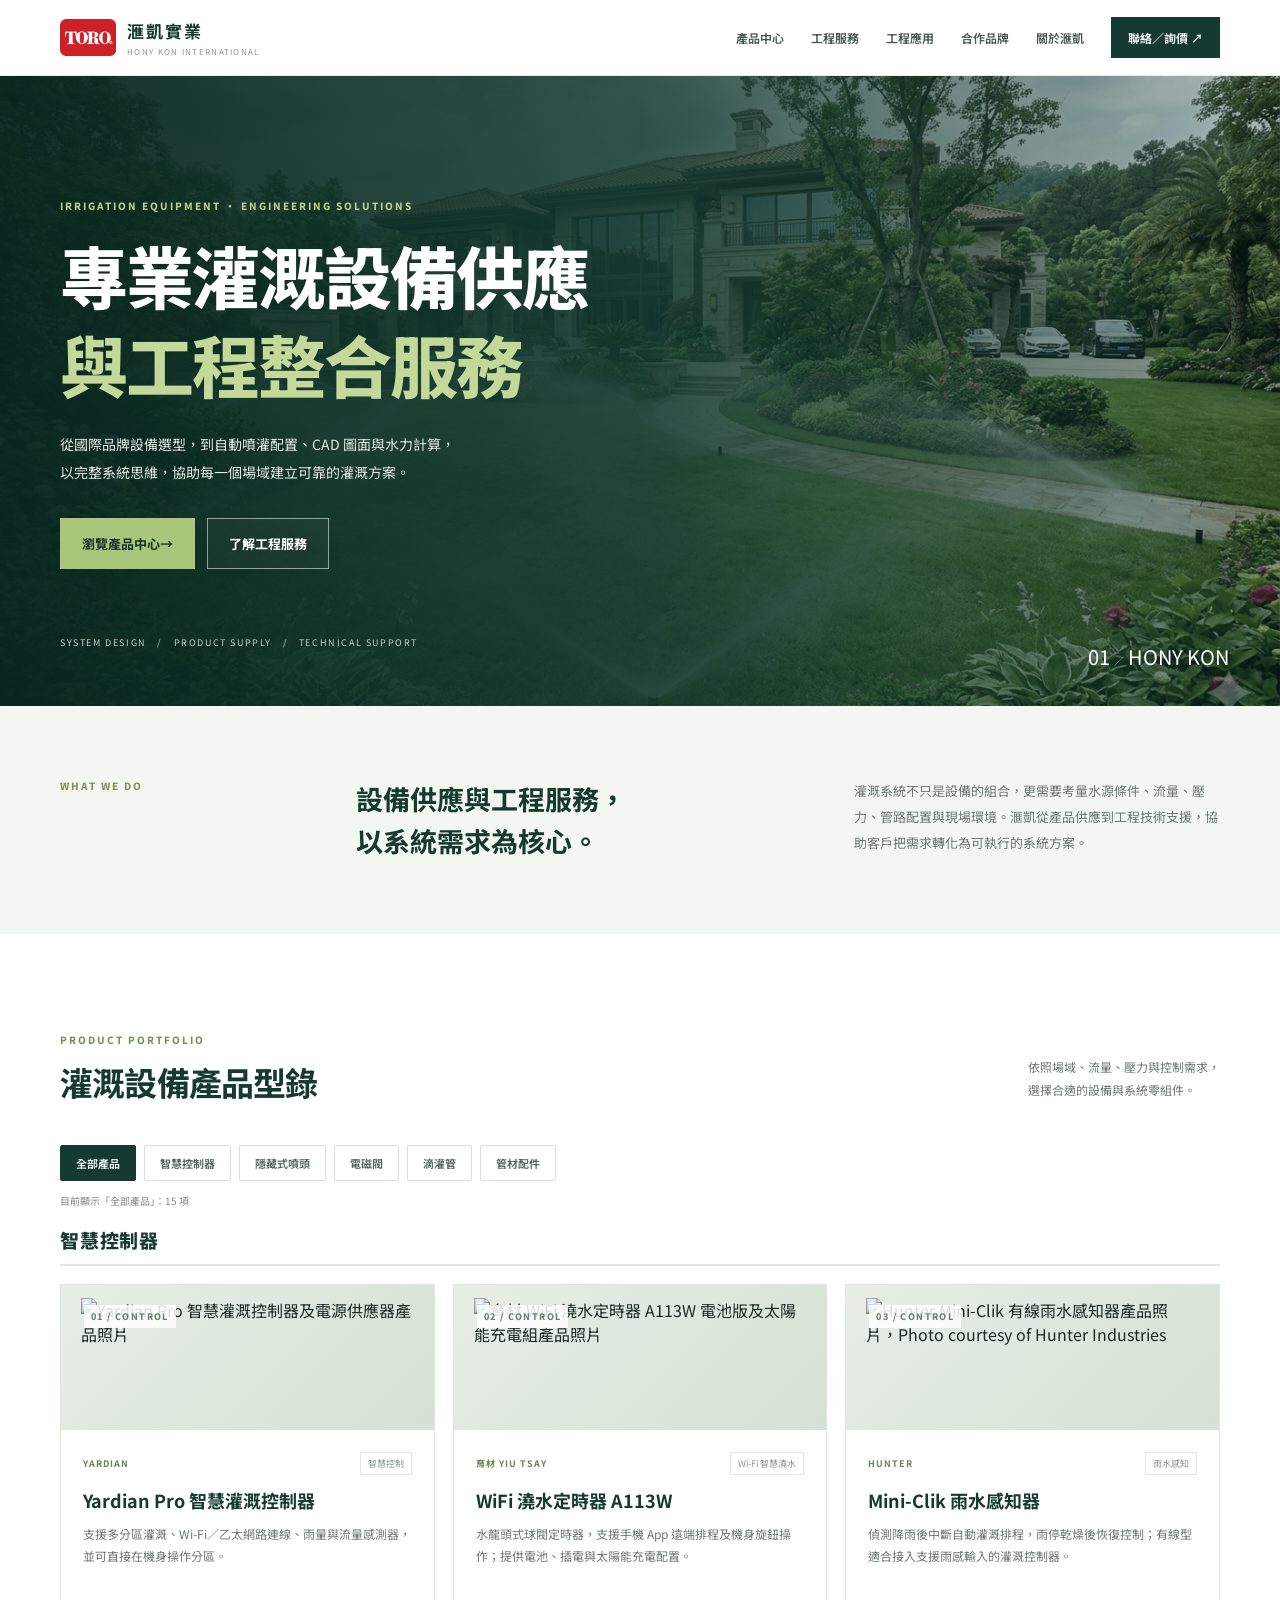
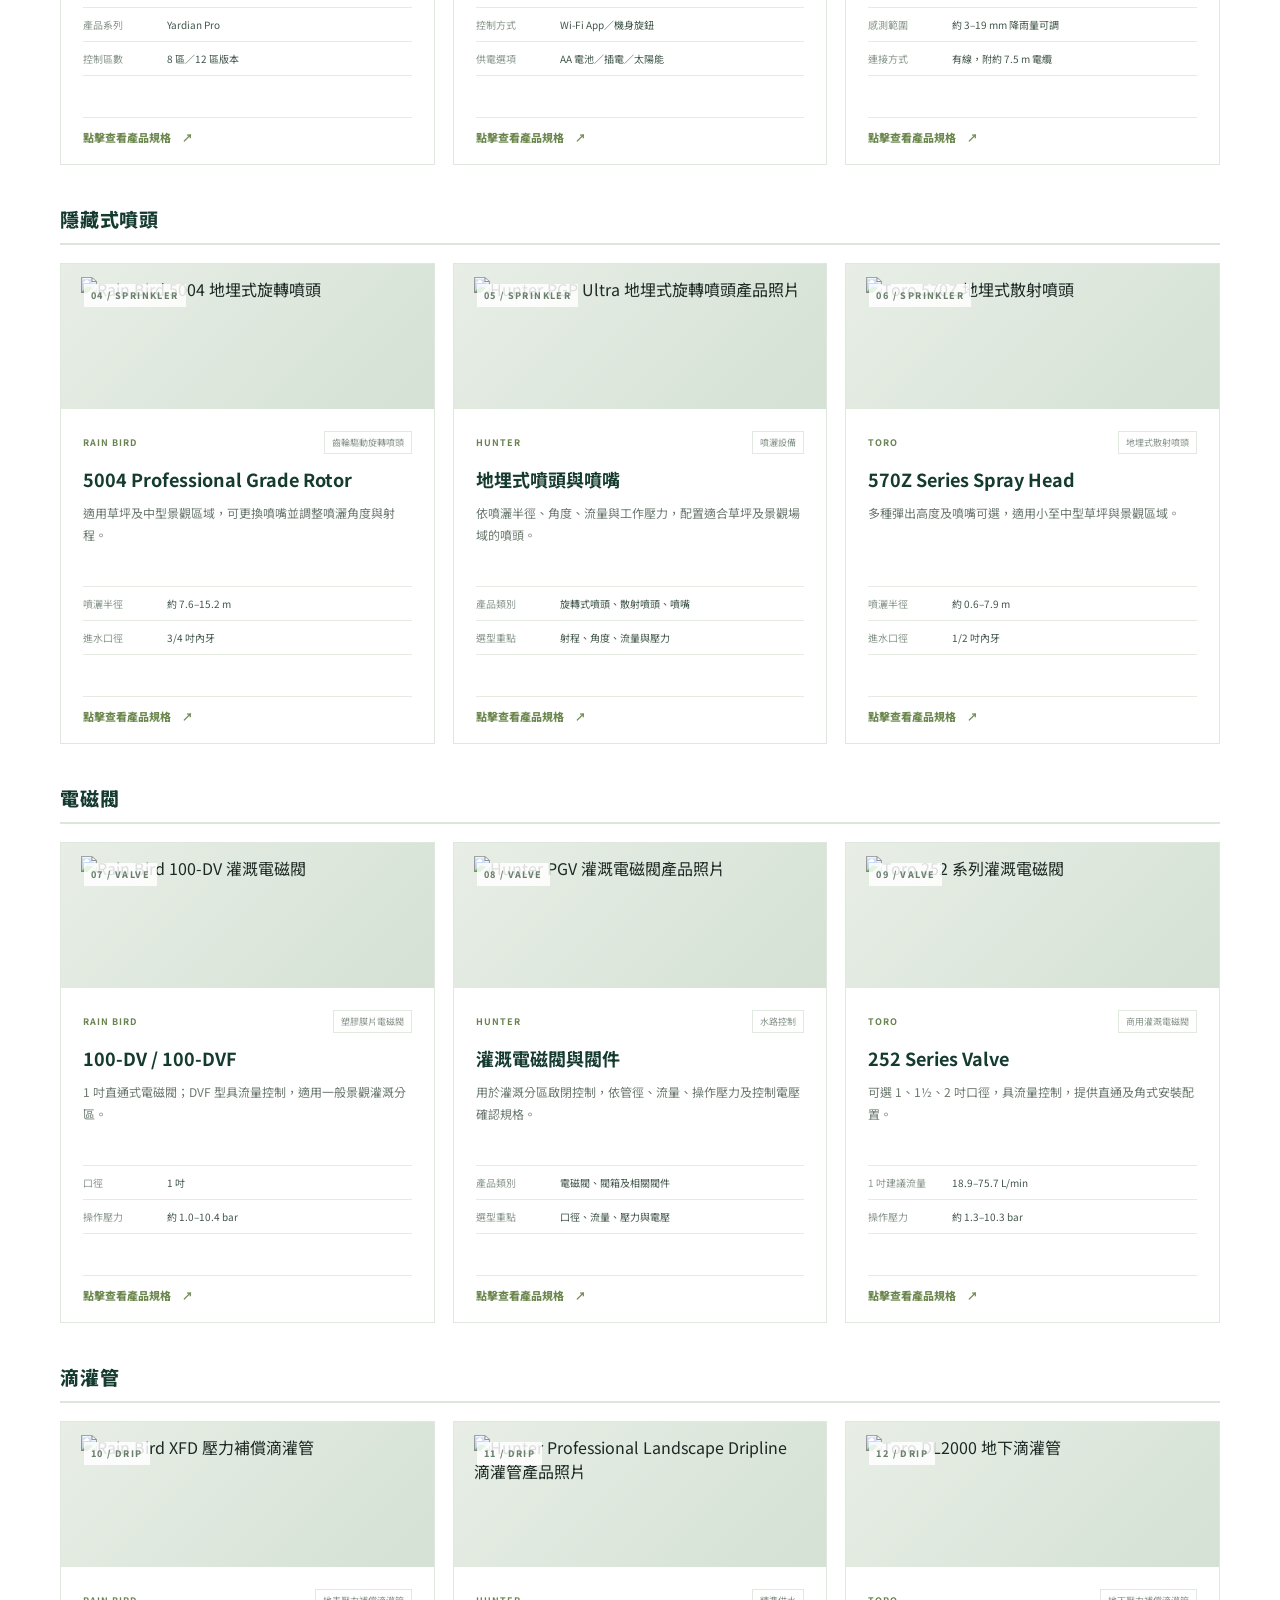
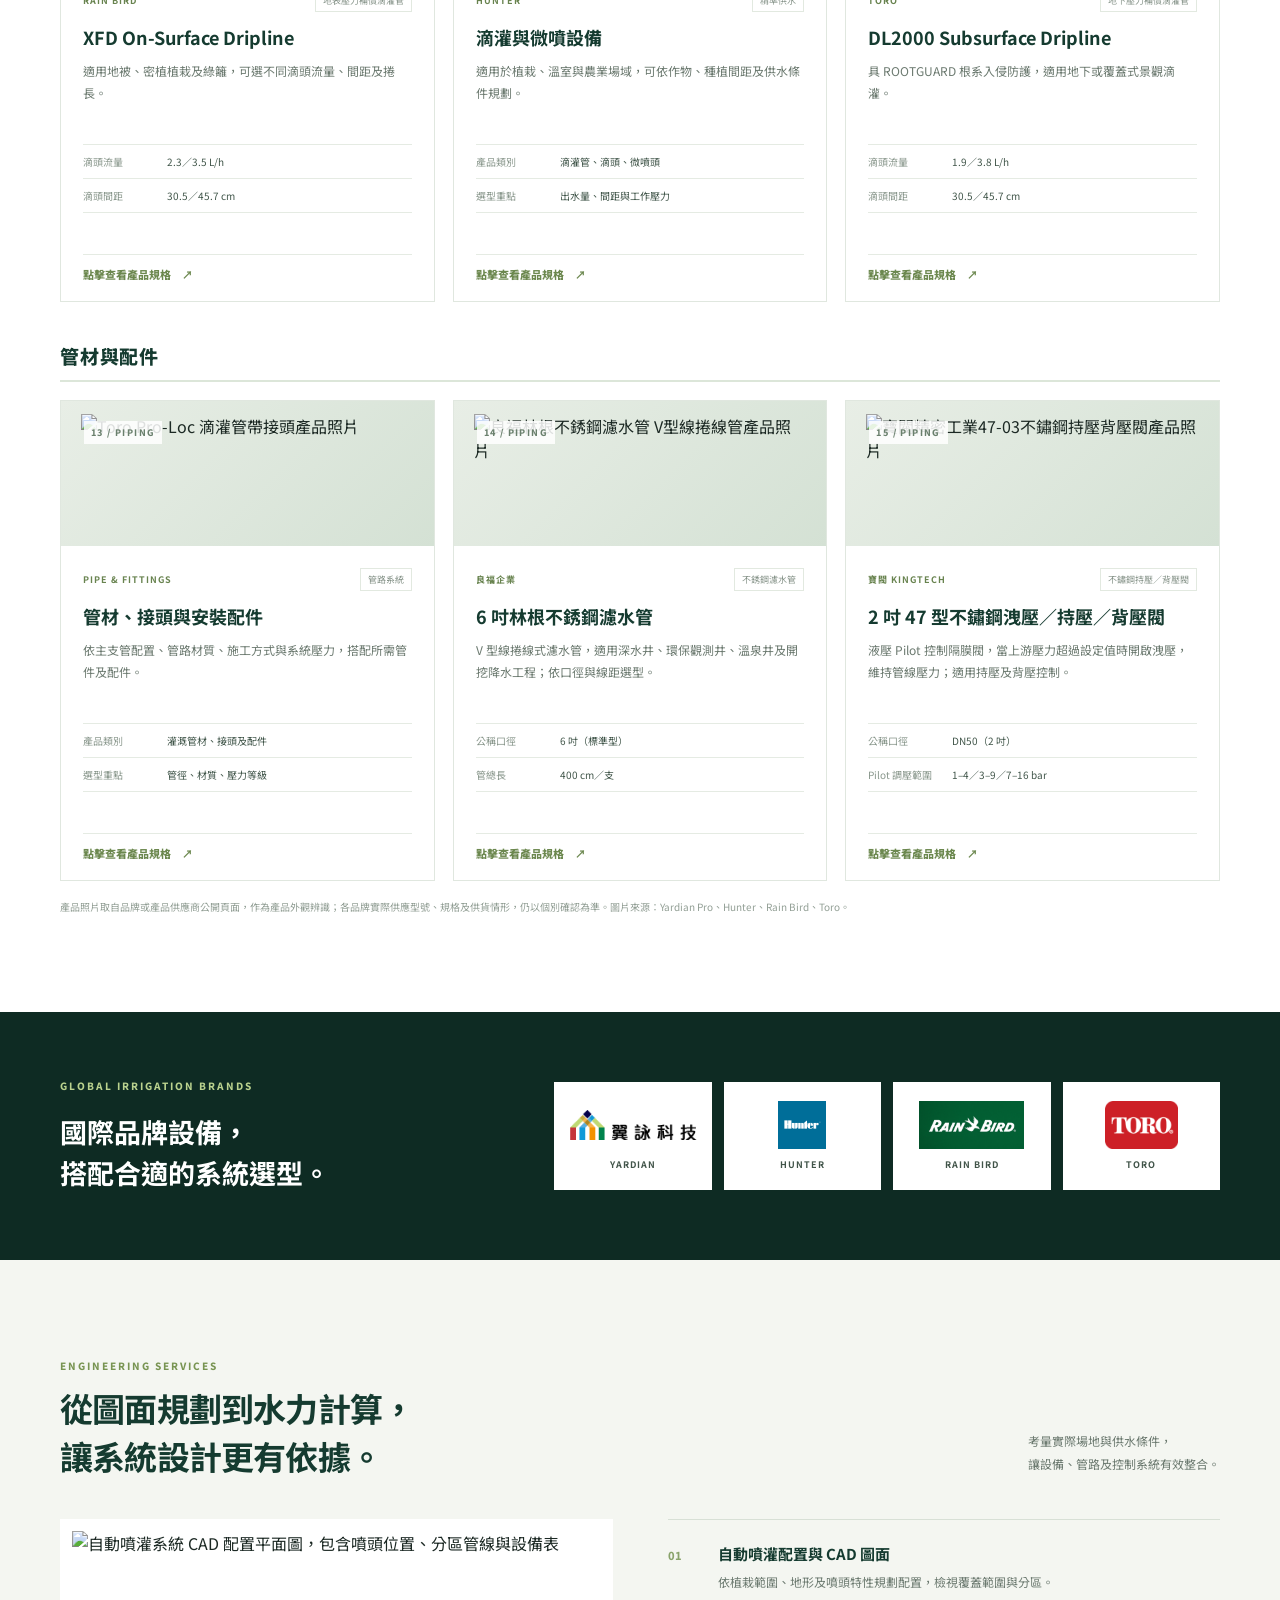
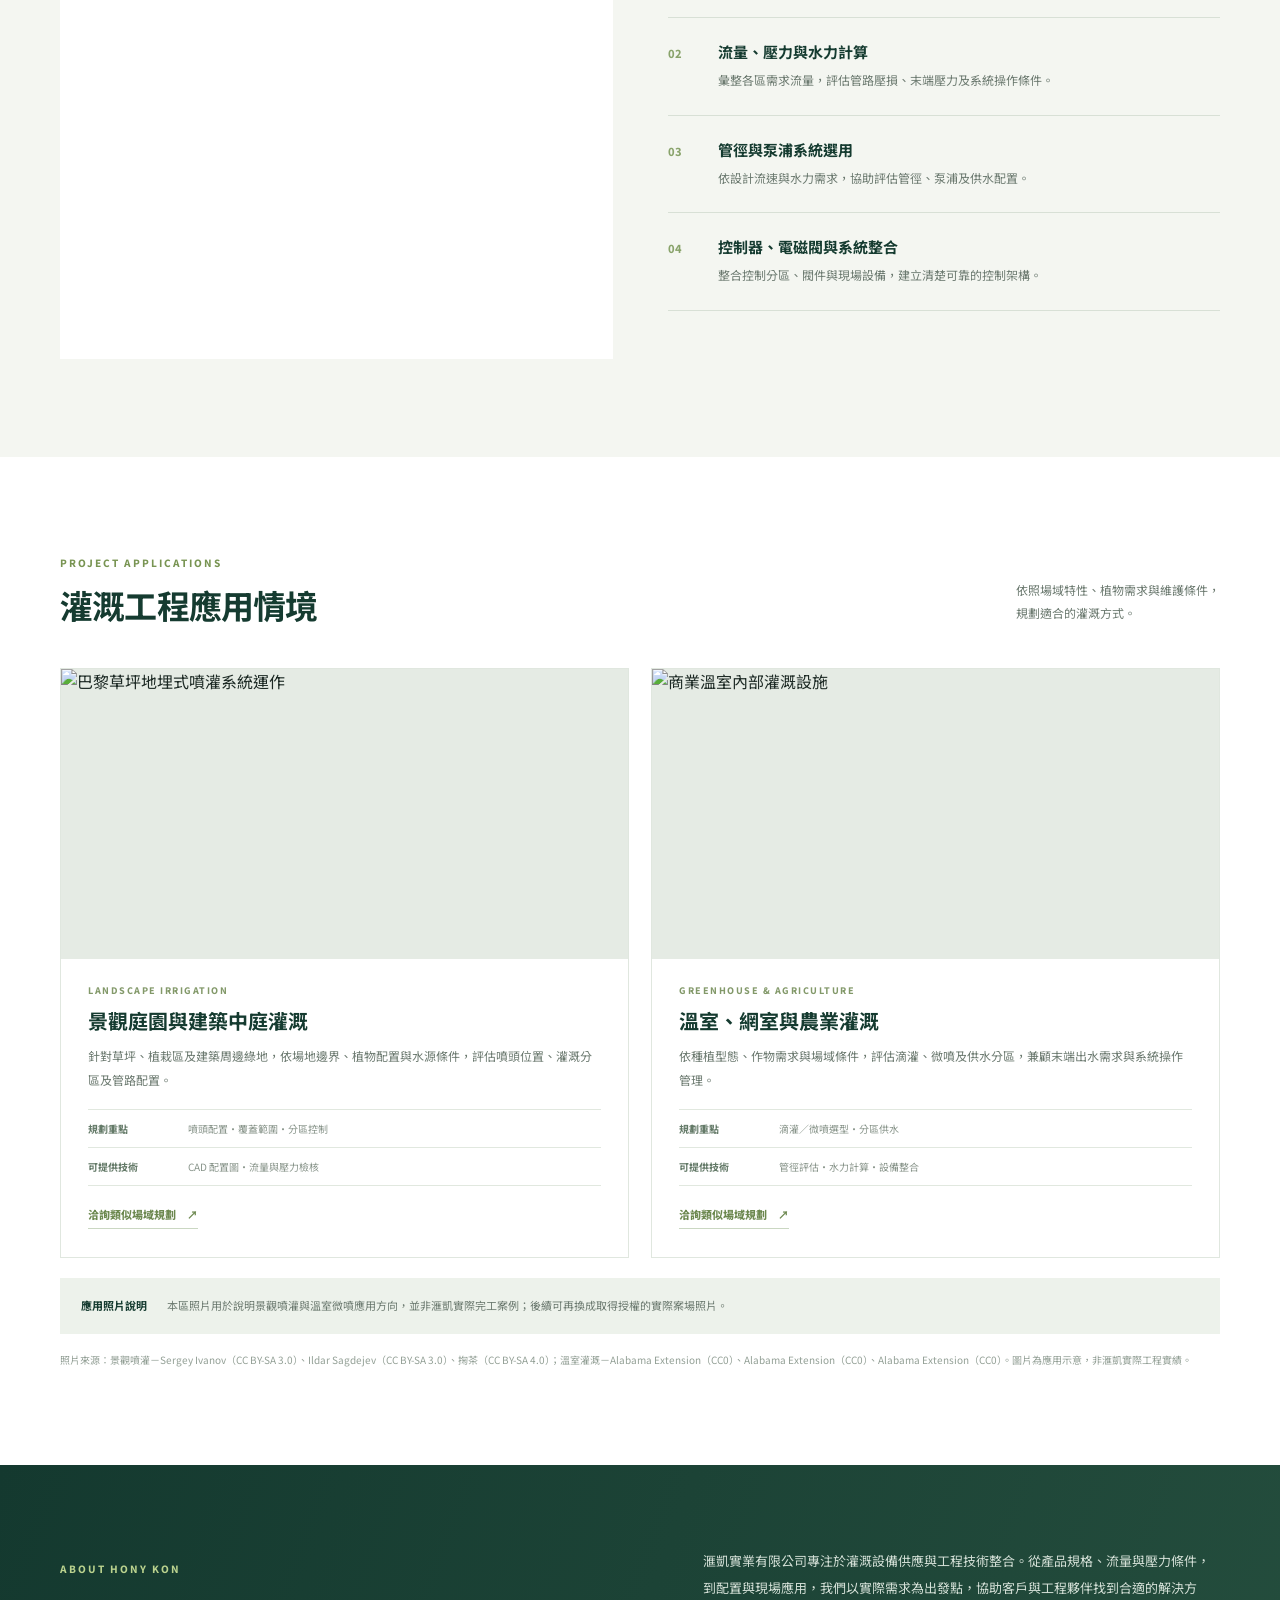
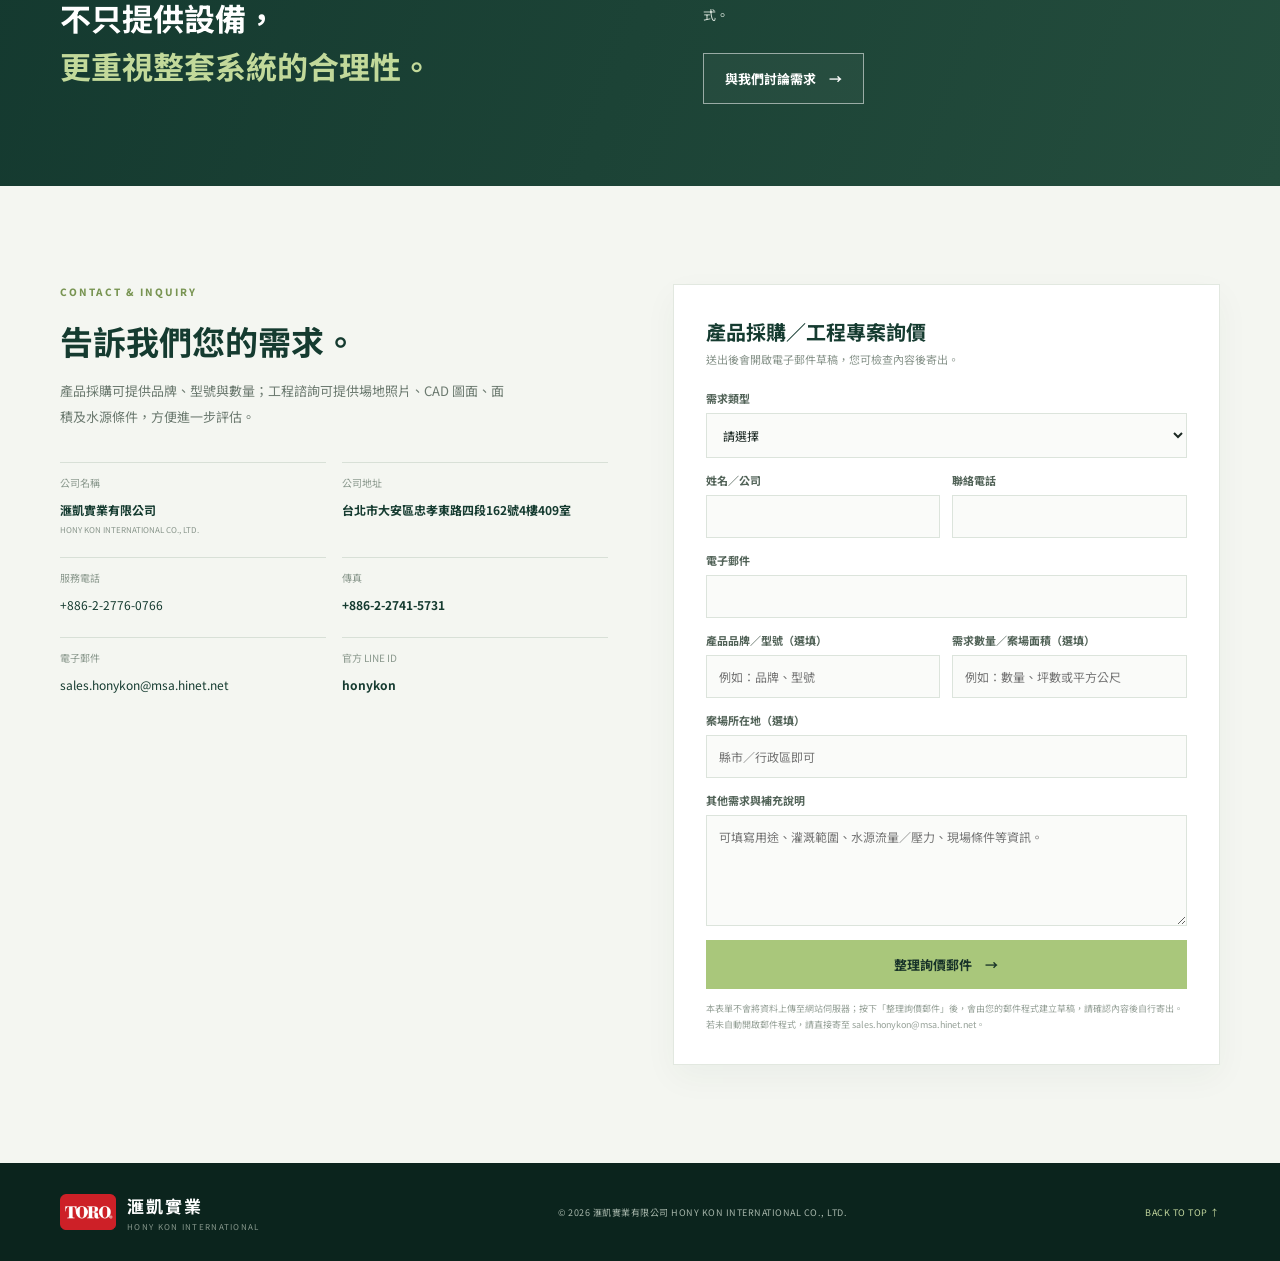
==== preview/index.html @ a3e444e0 "Show complete KINGTECH pilot range" ====
<!doctype html>
<html lang="zh-Hant">
<head>
<meta charset="utf-8"><meta name="viewport" content="width=device-width,initial-scale=1">
<title>滙凱實業 HONY KON｜專業灌溉設備供應與工程整合</title>
<meta name="description" content="滙凱實業提供 Yardian、Hunter、Rain Bird、Toro 灌溉設備供應，以及自動噴灌配置、CAD 圖面、水力計算與工程整合服務。">
<meta name="robots" content="noindex, nofollow">
<meta property="og:type" content="website">
<meta property="og:locale" content="zh_TW">
<meta property="og:site_name" content="滙凱實業 HONY KON">
<meta property="og:title" content="滙凱實業 HONY KON｜專業灌溉設備供應與工程整合">
<meta property="og:description" content="國際灌溉設備供應、自動噴灌配置、CAD 圖面與水力計算整合服務。">
<meta property="og:url" content="https://www.honykon.com.tw/preview/">
<meta name="twitter:card" content="summary">
<script type="application/ld+json">
{
  "@context": "https://schema.org",
  "@type": "Organization",
  "name": "滙凱實業有限公司",
  "alternateName": "HONY KON INTERNATIONAL CO., LTD.",
  "url": "https://www.honykon.com.tw/",
  "email": "sales.honykon@msa.hinet.net",
  "telephone": "+886-2-2776-0766",
  "address": {
    "@type": "PostalAddress",
    "streetAddress": "忠孝東路四段162號4樓409室",
    "addressLocality": "大安區",
    "addressRegion": "台北市",
    "addressCountry": "TW"
  }
}
</script>
<meta name="theme-color" content="#153b30">
<link rel="preconnect" href="https://fonts.googleapis.com"><link rel="preconnect" href="https://fonts.gstatic.com" crossorigin>
<link href="https://fonts.googleapis.com/css2?family=Noto+Sans+TC:wght@400;500;600;700;800;900&display=swap" rel="stylesheet"><link rel="stylesheet" href="styles.css">
</head>
<body>
<header class="header"><div class="wrap nav"><a class="logo" href="#home"><img class="company-logo" src="../honykon_logo.png.png" alt="滙凱實業 HONY KON Logo"><span><b>滙凱實業</b><small>HONY KON INTERNATIONAL</small></span></a><button class="menu" aria-label="開啟選單" aria-expanded="false">☰</button><nav><a href="#products">產品中心</a><a href="#engineering">工程服務</a><a href="#projects">工程應用</a><a href="#brands">合作品牌</a><a href="#about">關於滙凱</a><a class="nav-cta" href="#contact">聯絡／詢價 ↗</a></nav></div></header>
<main id="home">
<section class="hero"><div class="hero-bg"></div><div class="hero-overlay"></div><div class="wrap hero-inner"><p class="eyebrow">IRRIGATION EQUIPMENT · ENGINEERING SOLUTIONS</p><h1>專業灌溉設備供應<br><em>與工程整合服務</em></h1><p class="hero-copy">從國際品牌設備選型，到自動噴灌配置、CAD 圖面與水力計算，<br class="wide">以完整系統思維，協助每一個場域建立可靠的灌溉方案。</p><div class="actions"><a class="btn primary" href="#products">瀏覽產品中心 <span>→</span></a><a class="btn ghost" href="#engineering">了解工程服務</a></div><div class="hero-foot">SYSTEM DESIGN　/　PRODUCT SUPPLY　/　TECHNICAL SUPPORT</div></div><div class="hero-no">01 <span>／</span> HONY KON</div></section>
<section class="intro"><div class="wrap intro-grid"><p class="eyebrow">WHAT WE DO</p><h2>設備供應與工程服務，<br>以系統需求為核心。</h2><p>灌溉系統不只是設備的組合，更需要考量水源條件、流量、壓力、管路配置與現場環境。滙凱從產品供應到工程技術支援，協助客戶把需求轉化為可執行的系統方案。</p></div></section>
<section class="section" id="products"><div class="wrap"><div class="heading"><div><p class="eyebrow">PRODUCT PORTFOLIO</p><h2>灌溉設備產品型錄</h2></div><p>依照場域、流量、壓力與控制需求，<br class="wide">選擇合適的設備與系統零組件。</p></div><div class="catalog-toolbar" role="group" aria-label="產品分類篩選">
<button class="filter-btn active" data-filter="all" type="button" aria-pressed="true">全部產品</button>
<button class="filter-btn" data-filter="control" type="button" aria-pressed="false">智慧控制器</button>
<button class="filter-btn" data-filter="sprinkler" type="button" aria-pressed="false">隱藏式噴頭</button>
<button class="filter-btn" data-filter="valve" type="button" aria-pressed="false">電磁閥</button>
<button class="filter-btn" data-filter="drip" type="button" aria-pressed="false">滴灌管</button>
<button class="filter-btn" data-filter="piping" type="button" aria-pressed="false">管材配件</button>
</div>
<p class="catalog-status" id="catalog-status" aria-live="polite">顯示全部產品分類</p>
<div class="catalog-grid">
<article class="catalog-card" data-category="control" data-product="control" tabindex="0" role="button" aria-haspopup="dialog" aria-label="查看Yardian Pro 智慧灌溉控制器規格"><div class="catalog-top"><span>01 / CONTROL</span><img class="catalog-photo" src="https://www.yardian.com/wp-content/uploads/2024/10/content-yardianpro-overview2.webp" alt="Yardian Pro 智慧灌溉控制器及電源供應器產品照片" loading="lazy"></div><div class="catalog-body"><div class="catalog-tags"><b>YARDIAN</b><small>智慧控制</small></div><h3>Yardian Pro 智慧灌溉控制器</h3><p>支援多分區灌溉、Wi-Fi／乙太網路連線、雨量與流量感測器，並可直接在機身操作分區。</p><dl><div><dt>產品系列</dt><dd>Yardian Pro</dd></div><div><dt>控制區數</dt><dd>8 區／12 區版本</dd></div></dl></div></article>
<article class="catalog-card" data-category="control" data-product="yiu_a113w" tabindex="0" role="button" aria-haspopup="dialog" aria-label="查看育材 WiFi 澆水定時器 A113W 規格"><div class="catalog-top"><span>02 / CONTROL</span><img class="catalog-photo" src="https://www.yiu.com.tw/pic/products/14c0bac9-687b-11ec-b05f-d094665befc6/ckeditor/1780896450.jpg" alt="育材 WiFi 澆水定時器 A113W 電池版及太陽能充電組產品照片" loading="lazy"></div><div class="catalog-body"><div class="catalog-tags"><b>育材 YIU TSAY</b><small>Wi-Fi 智慧澆水</small></div><h3>WiFi 澆水定時器 A113W</h3><p>水龍頭式球閥定時器，支援手機 App 遠端排程及機身旋鈕操作；提供電池、插電與太陽能充電配置。</p><dl><div><dt>控制方式</dt><dd>Wi-Fi App／機身旋鈕</dd></div><div><dt>供電選項</dt><dd>AA 電池／插電／太陽能</dd></div></dl></div></article>
<article class="catalog-card" data-category="control" data-product="hunter_miniclik" tabindex="0" role="button" aria-haspopup="dialog" aria-label="查看Hunter Mini-Clik雨水感知器規格"><div class="catalog-top"><span>03 / CONTROL</span><img class="catalog-photo" src="https://www.hunterirrigation.com/sites/default/files/styles/wide/public/image_library/mini-clik_001_rt.jpg?itok=NZGBOddJ" alt="Hunter Mini-Clik 有線雨水感知器產品照片，Photo courtesy of Hunter Industries" loading="lazy"></div><div class="catalog-body"><div class="catalog-tags"><b>HUNTER</b><small>雨水感知</small></div><h3>Mini-Clik 雨水感知器</h3><p>偵測降雨後中斷自動灌溉排程，雨停乾燥後恢復控制；有線型適合接入支援雨感輸入的灌溉控制器。</p><dl><div><dt>感測範圍</dt><dd>約 3–19 mm 降雨量可調</dd></div><div><dt>連接方式</dt><dd>有線，附約 7.5 m 電纜</dd></div></dl></div></article>
<article class="catalog-card" data-category="sprinkler" data-product="sprinkler" tabindex="0" role="button" aria-haspopup="dialog" aria-label="查看Hunter PGP Ultra 旋轉噴頭規格"><div class="catalog-top"><span>02 / SPRINKLER</span><img class="catalog-photo" src="https://siterec.hunterindustries.com/img/pgp_ultra.jpg" alt="Hunter PGP Ultra 地埋式旋轉噴頭產品照片" loading="lazy"></div><div class="catalog-body"><div class="catalog-tags"><b>HUNTER</b><small>噴灑設備</small></div><h3>地埋式噴頭與噴嘴</h3><p>依噴灑半徑、角度、流量與工作壓力，配置適合草坪及景觀場域的噴頭。</p><dl><div><dt>產品類別</dt><dd>旋轉式噴頭、散射噴頭、噴嘴</dd></div><div><dt>選型重點</dt><dd>射程、角度、流量與壓力</dd></div></dl></div></article>
<article class="catalog-card" data-category="valve" data-product="valve" tabindex="0" role="button" aria-haspopup="dialog" aria-label="查看Hunter PGV 電磁閥規格"><div class="catalog-top"><span>03 / VALVE</span><img class="catalog-photo" src="https://siterec.hunterindustries.com/img/pgv.jpg" alt="Hunter PGV 灌溉電磁閥產品照片" loading="lazy"></div><div class="catalog-body"><div class="catalog-tags"><b>HUNTER</b><small>水路控制</small></div><h3>灌溉電磁閥與閥件</h3><p>用於灌溉分區啟閉控制，依管徑、流量、操作壓力及控制電壓確認規格。</p><dl><div><dt>產品類別</dt><dd>電磁閥、閥箱及相關閥件</dd></div><div><dt>選型重點</dt><dd>口徑、流量、壓力與電壓</dd></div></dl></div></article>
<article class="catalog-card" data-category="drip" data-product="drip" tabindex="0" role="button" aria-haspopup="dialog" aria-label="查看Hunter PLD 滴灌管規格"><div class="catalog-top"><span>04 / DRIP</span><img class="catalog-photo" src="https://siterec.hunterindustries.com/img/pld.jpg" alt="Hunter Professional Landscape Dripline 滴灌管產品照片" loading="lazy"></div><div class="catalog-body"><div class="catalog-tags"><b>HUNTER</b><small>精準供水</small></div><h3>滴灌與微噴設備</h3><p>適用於植栽、溫室與農業場域，可依作物、種植間距及供水條件規劃。</p><dl><div><dt>產品類別</dt><dd>滴灌管、滴頭、微噴頭</dd></div><div><dt>選型重點</dt><dd>出水量、間距與工作壓力</dd></div></dl></div></article>
<article class="catalog-card" data-category="piping" data-product="piping" tabindex="0" role="button" aria-haspopup="dialog" aria-label="查看Toro Pro-Loc FTC800 接頭規格"><div class="catalog-top"><span>05 / PIPING</span><img class="catalog-photo" src="https://cdn.thetorocompany.com/api/assetstorage/623_5a8b6f70-77f6-4e6c-b6cc-1e20847c1449/Large" alt="Toro Pro-Loc 滴灌管帶接頭產品照片" loading="lazy"></div><div class="catalog-body"><div class="catalog-tags"><b>PIPE & FITTINGS</b><small>管路系統</small></div><h3>管材、接頭與安裝配件</h3><p>依主支管配置、管路材質、施工方式與系統壓力，搭配所需管件及配件。</p><dl><div><dt>產品類別</dt><dd>灌溉管材、接頭及配件</dd></div><div><dt>選型重點</dt><dd>管徑、材質、壓力等級</dd></div></dl></div></article>
<article class="catalog-card" data-category="piping" data-product="lianfu_lingen_6in" tabindex="0" role="button" aria-haspopup="dialog" aria-label="查看良福6吋林根不銹鋼濾水管規格"><div class="catalog-top"><span>06 / PIPING</span><img class="catalog-photo" src="https://www.lianfu-tw.com/assets/img/20260810_image002.jpg" alt="良福林根不銹鋼濾水管 V型線捲線管產品照片" loading="lazy"></div><div class="catalog-body"><div class="catalog-tags"><b>良福企業</b><small>不銹鋼濾水管</small></div><h3>6 吋林根不銹鋼濾水管</h3><p>V 型線捲線式濾水管，適用深水井、環保觀測井、溫泉井及開挖降水工程；依口徑與線距選型。</p><dl><div><dt>公稱口徑</dt><dd>6 吋（標準型）</dd></div><div><dt>管總長</dt><dd>400 cm／支</dd></div></dl></div></article>
<article class="catalog-card" data-category="piping" data-product="kingtech_47_03_dn50" tabindex="0" role="button" aria-haspopup="dialog" aria-label="查看寶閥2吋不鏽鋼47型持壓背壓閥規格"><div class="catalog-top"><span>07 / PIPING</span><img class="catalog-photo" src="https://www.kingtech-sb.com/wp-content/uploads/2020/06/47-03-%E6%8C%81%E6%B4%A9%E8%83%8C%E5%A3%93%E9%96%A5.png" alt="寶閥精密工業47-03不鏽鋼持壓背壓閥產品照片" loading="lazy"></div><div class="catalog-body"><div class="catalog-tags"><b>寶閥 KINGTECH</b><small>不鏽鋼持壓／背壓閥</small></div><h3>2 吋 47 型不鏽鋼洩壓／持壓／背壓閥</h3><p>液壓 Pilot 控制隔膜閥，當上游壓力超過設定值時開啟洩壓，維持管線壓力；適用持壓及背壓控制。</p><dl><div><dt>公稱口徑</dt><dd>DN50（2 吋）</dd></div><div><dt>Pilot 調壓範圍</dt><dd>1–4／3–9／7–16 bar</dd></div></dl></div></article>
<article class="catalog-card" data-category="sprinkler" data-product="rainbird_sprinkler" tabindex="0" role="button" aria-haspopup="dialog" aria-label="查看Rain Bird 5004 旋轉噴頭規格"><div class="catalog-top"><span>06 / SPRINKLER</span><img class="catalog-photo" src="https://www.rainbird.com/sites/default/files/2018-02/5004.jpg" alt="Rain Bird 5004 地埋式旋轉噴頭" loading="lazy"></div><div class="catalog-body"><div class="catalog-tags"><b>RAIN BIRD</b><small>齒輪驅動旋轉噴頭</small></div><h3>5004 Professional Grade Rotor</h3><p>適用草坪及中型景觀區域，可更換噴嘴並調整噴灑角度與射程。</p><dl><div><dt>噴灑半徑</dt><dd>約 7.6–15.2 m</dd></div><div><dt>進水口徑</dt><dd>3/4 吋內牙</dd></div></dl></div></article>
<article class="catalog-card" data-category="sprinkler" data-product="toro_sprinkler" tabindex="0" role="button" aria-haspopup="dialog" aria-label="查看Toro 570Z 噴頭規格"><div class="catalog-top"><span>07 / SPRINKLER</span><img class="catalog-photo" src="https://cdn.thetorocompany.com/api/assetstorage/623_0404c6c6-9592-4aeb-9553-2c7a47d01dba/Large" alt="Toro 570Z 地埋式散射噴頭" loading="lazy"></div><div class="catalog-body"><div class="catalog-tags"><b>TORO</b><small>地埋式散射噴頭</small></div><h3>570Z Series Spray Head</h3><p>多種彈出高度及噴嘴可選，適用小至中型草坪與景觀區域。</p><dl><div><dt>噴灑半徑</dt><dd>約 0.6–7.9 m</dd></div><div><dt>進水口徑</dt><dd>1/2 吋內牙</dd></div></dl></div></article>
<article class="catalog-card" data-category="valve" data-product="rainbird_valve" tabindex="0" role="button" aria-haspopup="dialog" aria-label="查看Rain Bird 100-DV與100-DVF電磁閥規格"><div class="catalog-top"><span>08 / VALVE</span><img class="catalog-photo" src="https://www.rainbird.com/sites/default/files/2017-07/100-dv.jpg" alt="Rain Bird 100-DV 灌溉電磁閥" loading="lazy"></div><div class="catalog-body"><div class="catalog-tags"><b>RAIN BIRD</b><small>塑膠膜片電磁閥</small></div><h3>100-DV / 100-DVF</h3><p>1 吋直通式電磁閥；DVF 型具流量控制，適用一般景觀灌溉分區。</p><dl><div><dt>口徑</dt><dd>1 吋</dd></div><div><dt>操作壓力</dt><dd>約 1.0–10.4 bar</dd></div></dl></div></article>
<article class="catalog-card" data-category="valve" data-product="toro_valve" tabindex="0" role="button" aria-haspopup="dialog" aria-label="查看Toro 252系列電磁閥規格"><div class="catalog-top"><span>09 / VALVE</span><img class="catalog-photo" src="https://cdn.thetorocompany.com/api/assetstorage/623_75fabb86-f04a-4544-835a-711bd66d11c4/Large" alt="Toro 252 系列灌溉電磁閥" loading="lazy"></div><div class="catalog-body"><div class="catalog-tags"><b>TORO</b><small>商用灌溉電磁閥</small></div><h3>252 Series Valve</h3><p>可選 1、1½、2 吋口徑，具流量控制，提供直通及角式安裝配置。</p><dl><div><dt>1 吋建議流量</dt><dd>18.9–75.7 L/min</dd></div><div><dt>操作壓力</dt><dd>約 1.3–10.3 bar</dd></div></dl></div></article>
<article class="catalog-card" data-category="drip" data-product="rainbird_drip" tabindex="0" role="button" aria-haspopup="dialog" aria-label="查看Rain Bird XFD滴灌管規格"><div class="catalog-top"><span>10 / DRIP</span><img class="catalog-photo" src="https://www.rainbird.com/sites/default/files/styles/max_550x550/public/media/images/2022-04/xfd_dripline_-_purple_stripe.png?itok=SXFU2eDJ" alt="Rain Bird XFD 壓力補償滴灌管" loading="lazy"></div><div class="catalog-body"><div class="catalog-tags"><b>RAIN BIRD</b><small>地表壓力補償滴灌管</small></div><h3>XFD On-Surface Dripline</h3><p>適用地被、密植植栽及綠籬，可選不同滴頭流量、間距及捲長。</p><dl><div><dt>滴頭流量</dt><dd>2.3／3.5 L/h</dd></div><div><dt>滴頭間距</dt><dd>30.5／45.7 cm</dd></div></dl></div></article>
<article class="catalog-card" data-category="drip" data-product="toro_drip" tabindex="0" role="button" aria-haspopup="dialog" aria-label="查看Toro DL2000滴灌管規格"><div class="catalog-top"><span>11 / DRIP</span><img class="catalog-photo" src="https://cdn.thetorocompany.com/api/assetstorage/623_bb957d19-6645-4e32-bf52-42195351e2d7/Large" alt="Toro DL2000 地下滴灌管" loading="lazy"></div><div class="catalog-body"><div class="catalog-tags"><b>TORO</b><small>地下壓力補償滴灌管</small></div><h3>DL2000 Subsurface Dripline</h3><p>具 ROOTGUARD 根系入侵防護，適用地下或覆蓋式景觀滴灌。</p><dl><div><dt>滴頭流量</dt><dd>1.9／3.8 L/h</dd></div><div><dt>滴頭間距</dt><dd>30.5／45.7 cm</dd></div></dl></div></article>
</div><p class="fine">產品照片取自品牌或產品供應商公開頁面，作為產品外觀辨識；各品牌實際供應型號、規格及供貨情形，仍以個別確認為準。圖片來源：<a href="https://www.yardian.com/products/yardian-pro-smart-sprinkler-controller/" target="_blank" rel="noopener">Yardian Pro</a>、<a href="https://www.hunterindustries.com/" target="_blank" rel="noopener">Hunter</a>、<a href="https://www.rainbird.com/" target="_blank" rel="noopener">Rain Bird</a>、<a href="https://www.toro.com/" target="_blank" rel="noopener">Toro</a>。</p></div></section>
<section class="brands" id="brands"><div class="wrap brands-grid"><div><p class="eyebrow">GLOBAL IRRIGATION BRANDS</p><h2>國際品牌設備，<br>搭配合適的系統選型。</h2></div><div class="brand-list"><div><img src="../yardian_logo.png" alt="Yardian"><b>YARDIAN</b></div><div><img src="../hunter_logo.png" alt="Hunter"><b>HUNTER</b></div><div><img src="../rainbird_logo.png" alt="Rain Bird"><b>RAIN BIRD</b></div><div><img src="../toro_logo.png" alt="Toro"><b>TORO</b></div></div></div></section>
<section class="section engineering" id="engineering"><div class="wrap"><div class="heading"><div><p class="eyebrow">ENGINEERING SERVICES</p><h2>從圖面規劃到水力計算，<br>讓系統設計更有依據。</h2></div><p>考量實際場地與供水條件，<br class="wide">讓設備、管路及控制系統有效整合。</p></div><div class="eng-grid"><div class="eng-image"><img src="https://images.vfl.ru/ii/1605701667/604ec8e7/32347833.jpg" alt="自動噴灌系統 CAD 配置平面圖，包含噴頭位置、分區管線與設備表" loading="lazy"></div><div class="services">
<article><i>01</i><div><h3>自動噴灌配置與 CAD 圖面</h3><p>依植栽範圍、地形及噴頭特性規劃配置，檢視覆蓋範圍與分區。</p></div></article>
<article><i>02</i><div><h3>流量、壓力與水力計算</h3><p>彙整各區需求流量，評估管路壓損、末端壓力及系統操作條件。</p></div></article>
<article><i>03</i><div><h3>管徑與泵浦系統選用</h3><p>依設計流速與水力需求，協助評估管徑、泵浦及供水配置。</p></div></article>
<article><i>04</i><div><h3>控制器、電磁閥與系統整合</h3><p>整合控制分區、閥件與現場設備，建立清楚可靠的控制架構。</p></div></article>
</div></div></div></section>
<section class="section projects" id="projects"><div class="wrap"><div class="heading"><div><p class="eyebrow">PROJECT APPLICATIONS</p><h2>灌溉工程應用情境</h2></div><p>依照場域特性、植物需求與維護條件，<br class="wide">規劃適合的灌溉方式。</p></div><div class="portfolio-grid">
<article class="portfolio-card"><div class="portfolio-image" data-carousel="landscape">
<img src="https://commons.wikimedia.org/wiki/Special:FilePath/Irrigation_sprinkler_at_a_Parisian_lawn.jpg?width=1600" alt="巴黎草坪地埋式噴灌系統運作" loading="eager">
<img src="https://commons.wikimedia.org/wiki/Special:FilePath/2003-09-28_Lawn_sprinklers_at_NCSSM.jpg?width=1600" alt="校園草坪多組噴灌設備運作" loading="lazy">
<img src="https://commons.wikimedia.org/wiki/Special:FilePath/Irrigation_sprinkler_in_Noshiro_City.jpg?width=1600" alt="日本農村草地噴灌設備" loading="lazy">
</div><div class="portfolio-content"><div class="portfolio-kicker">LANDSCAPE IRRIGATION</div><h3>景觀庭園與建築中庭灌溉</h3><p>針對草坪、植栽區及建築周邊綠地，依場地邊界、植物配置與水源條件，評估噴頭位置、灌溉分區及管路配置。</p><div class="portfolio-details"><div><b>規劃重點</b><span>噴頭配置・覆蓋範圍・分區控制</span></div><div><b>可提供技術</b><span>CAD 配置圖・流量與壓力檢核</span></div></div><a href="#contact" data-inquiry="景觀庭園與建築中庭灌溉工程">洽詢類似場域規劃　↗</a></div></article>
<article class="portfolio-card"><div class="portfolio-image" data-carousel="greenhouse">
<img src="https://commons.wikimedia.org/wiki/Special:FilePath/Irrigation_in_a_Greenhouse.jpg?width=1600" alt="商業溫室內部灌溉設施" loading="eager">
<img src="https://commons.wikimedia.org/wiki/Special:FilePath/Irrigation_in_a_Greenhouse_-_49244305942.jpg?width=1600" alt="溫室作物灌溉配置" loading="lazy">
<img src="https://commons.wikimedia.org/wiki/Special:FilePath/Irrigation_in_a_Greenhouse_-_49244090796.jpg?width=1600" alt="溫室內部灌溉與栽培環境" loading="lazy">
</div><div class="portfolio-content"><div class="portfolio-kicker">GREENHOUSE & AGRICULTURE</div><h3>溫室、網室與農業灌溉</h3><p>依種植型態、作物需求與場域條件，評估滴灌、微噴及供水分區，兼顧末端出水需求與系統操作管理。</p><div class="portfolio-details"><div><b>規劃重點</b><span>滴灌／微噴選型・分區供水</span></div><div><b>可提供技術</b><span>管徑評估・水力計算・設備整合</span></div></div><a href="#contact" data-inquiry="溫室、網室與農業灌溉工程">洽詢類似場域規劃　↗</a></div></article>
</div>
<div class="portfolio-note"><b>應用照片說明</b><span>本區照片用於說明景觀噴灌與溫室微噴應用方向，並非滙凱實際完工案例；後續可再換成取得授權的實際案場照片。</span></div><p class="fine">照片來源：景觀噴灌－<a href="https://commons.wikimedia.org/wiki/File:Irrigation_sprinkler_at_a_Parisian_lawn.jpg" target="_blank" rel="noopener">Sergey Ivanov（CC BY-SA 3.0）</a>、<a href="https://commons.wikimedia.org/wiki/File:2003-09-28_Lawn_sprinklers_at_NCSSM.jpg" target="_blank" rel="noopener">Ildar Sagdejev（CC BY-SA 3.0）</a>、<a href="https://commons.wikimedia.org/wiki/File:Irrigation_sprinkler_in_Noshiro_City.jpg" target="_blank" rel="noopener">掬茶（CC BY-SA 4.0）</a>；溫室灌溉－<a href="https://commons.wikimedia.org/wiki/File:Irrigation_in_a_Greenhouse.jpg" target="_blank" rel="noopener">Alabama Extension（CC0）</a>、<a href="https://commons.wikimedia.org/wiki/File:Irrigation_in_a_Greenhouse_-_49244305942.jpg" target="_blank" rel="noopener">Alabama Extension（CC0）</a>、<a href="https://commons.wikimedia.org/wiki/File:Irrigation_in_a_Greenhouse_-_49244090796.jpg" target="_blank" rel="noopener">Alabama Extension（CC0）</a>。圖片為應用示意，非滙凱實際工程實績。</p></div></section>
<section class="about" id="about"><div class="wrap about-grid"><div><p class="eyebrow">ABOUT HONY KON</p><h2>不只提供設備，<br><em>更重視整套系統的合理性。</em></h2></div><div><p>滙凱實業有限公司專注於灌溉設備供應與工程技術整合。從產品規格、流量與壓力條件，到配置與現場應用，我們以實際需求為出發點，協助客戶與工程夥伴找到合適的解決方式。</p><a class="btn ghost" href="#contact">與我們討論需求　→</a></div></div></section>
<section class="section contact" id="contact"><div class="wrap contact-grid"><div><p class="eyebrow">CONTACT & INQUIRY</p><h2>告訴我們您的需求。</h2><p class="contact-lead">產品採購可提供品牌、型號與數量；工程諮詢可提供場地照片、CAD 圖面、面積及水源條件，方便進一步評估。</p><div class="details"><div><small>公司名稱</small><b>滙凱實業有限公司</b><span>HONY KON INTERNATIONAL CO., LTD.</span></div><div><small>公司地址</small><b>台北市大安區忠孝東路四段162號4樓409室</b></div><div><small>服務電話</small><a href="tel:+886227760766">+886-2-2776-0766</a></div><div><small>傳真</small><b>+886-2-2741-5731</b></div><div><small>電子郵件</small><a href="mailto:sales.honykon@msa.hinet.net">sales.honykon@msa.hinet.net</a></div><div><small>官方 LINE ID</small><b>honykon</b></div></div></div>
<form id="inquiry"><h3>產品採購／工程專案詢價</h3><p>送出後會開啟電子郵件草稿，您可檢查內容後寄出。</p><label>需求類型<select name="需求類型" required><option value="">請選擇</option><option>產品採購／規格詢價</option><option>灌溉工程／系統規劃</option><option>技術問題／其他</option></select></label><div class="form-row"><label>姓名／公司<input name="姓名或公司" required></label><label>聯絡電話<input name="聯絡電話" type="tel" required></label></div><label>電子郵件<input name="電子郵件" type="email"></label><div class="form-row"><label>產品品牌／型號（選填）<input name="產品品牌或型號" placeholder="例如：品牌、型號"></label><label>需求數量／案場面積（選填）<input name="數量或面積" placeholder="例如：數量、坪數或平方公尺"></label></div><label>案場所在地（選填）<input name="案場所在地" placeholder="縣市／行政區即可"></label><label>其他需求與補充說明<textarea name="需求內容" rows="5" placeholder="可填寫用途、灌溉範圍、水源流量／壓力、現場條件等資訊。"></textarea></label><button class="btn primary" type="submit">整理詢價郵件　→</button><small class="form-note">本表單不會將資料上傳至網站伺服器；按下「整理詢價郵件」後，會由您的郵件程式建立草稿，請確認內容後自行寄出。若未自動開啟郵件程式，請直接寄至 <a href="mailto:sales.honykon@msa.hinet.net">sales.honykon@msa.hinet.net</a>。</small></form></div></section>
<div class="product-modal" id="product-modal" hidden>
 <div class="product-modal-backdrop" data-modal-close></div>
 <section class="product-dialog" role="dialog" aria-modal="true" aria-labelledby="product-modal-title">
  <button class="product-modal-close" type="button" aria-label="關閉產品規格" data-modal-close>×</button>
  <div class="product-dialog-content" id="product-dialog-content"></div>
 </section>
</div>
</main><footer><div class="wrap footer"><a class="logo footer-logo" href="#home"><img class="company-logo footer-company-logo" src="../honykon_logo.png.png" alt="滙凱實業 HONY KON Logo"><span><b>滙凱實業</b><small>HONY KON INTERNATIONAL</small></span></a><p>© 2026 滙凱實業有限公司 HONY KON INTERNATIONAL CO., LTD.</p><a href="#home">BACK TO TOP ↑</a></div></footer><script src="script.js"></script></body></html>
---- preview/styles.css ----
:root{--forest:#153b30;--deep:#0e2b23;--leaf:#a9c77b;--ink:#1c2924;--muted:#6c7a70;--line:#e0e7df;--paper:#f4f6f1}*{box-sizing:border-box}html{scroll-behavior:smooth;scroll-padding-top:82px}body{margin:0;font-family:"Noto Sans TC",sans-serif;color:var(--ink)}a{color:inherit;text-decoration:none}.wrap{width:min(1160px,calc(100% - 48px));margin:auto}.header{height:76px;position:sticky;top:0;z-index:20;background:#fffffff2;backdrop-filter:blur(12px);border-bottom:1px solid #e8ece7}.nav{height:100%;display:flex;align-items:center;justify-content:space-between}.logo{display:flex;align-items:center;gap:11px;color:var(--forest)}.company-logo{width:56px;height:48px;object-fit:contain;display:block;flex:0 0 auto}.logo b{display:block;letter-spacing:2px;font-size:17px}.logo small{display:block;color:#87978c;font-size:8px;letter-spacing:1.3px;margin-top:3px}.nav nav{display:flex;align-items:center;gap:27px;font-size:12px;font-weight:600;color:#45564b}.nav nav>a:hover{color:#7a984f}.nav-cta{background:var(--forest);color:white!important;padding:12px 17px}.menu{display:none;border:0;background:none;font-size:25px;color:var(--forest)}.hero{min-height:630px;position:relative;display:flex;align-items:center;background:var(--deep);color:white;overflow:hidden}.hero-bg{position:absolute;inset:0;background:url("../case1.png") center 45%/cover;filter:saturate(.7)}.hero-overlay{position:absolute;inset:0;background:linear-gradient(90deg,#09271ff2 0%,#12392edb 50%,#143c2d40 100%),linear-gradient(0deg,#09271f55,transparent)}.hero-inner{position:relative;padding:100px 0 115px}.eyebrow{margin:0 0 18px;color:#789452;font-size:10px;font-weight:800;letter-spacing:2px}.hero .eyebrow,.brands .eyebrow,.about .eyebrow{color:#bad28e}.hero h1{font-size:clamp(42px,6vw,68px);line-height:1.3;letter-spacing:-2px;margin:0 0 22px;font-weight:800}.hero h1 em,.about em{font-style:normal;color:#c2d99a}.hero-copy{font-size:14px;line-height:2;color:#e1eae3;margin:0 0 32px}.actions{display:flex;gap:12px}.btn{display:inline-flex;align-items:center;justify-content:center;padding:15px 21px;font:700 13px "Noto Sans TC",sans-serif;border:1px solid transparent;cursor:pointer;transition:.2s}.primary{background:var(--leaf);color:#183329}.primary:hover{background:#c4dc9d;transform:translateY(-2px)}.ghost{border-color:#ffffff88;color:#fff;background:#ffffff09}.ghost:hover{background:#ffffff20}.hero-foot{position:absolute;bottom:35px;font-size:9px;letter-spacing:1.6px;color:#c5d4ca}.hero-no{position:absolute;right:4%;bottom:35px;font-size:20px;color:white}.hero-no span{font-size:10px;color:#aab8ad}.intro{padding:72px 0;background:var(--paper)}.intro-grid{display:grid;grid-template-columns:.7fr 1.25fr 1fr;gap:40px;align-items:start}.intro-grid h2{font-size:27px;line-height:1.55;color:var(--forest);margin:0}.intro-grid>p:last-child{font-size:13px;line-height:2;color:var(--muted);margin:0}.section{padding:98px 0}.heading{display:flex;align-items:end;justify-content:space-between;gap:30px;margin-bottom:38px}.heading h2{font-size:33px;line-height:1.45;color:var(--forest);margin:0;letter-spacing:-.8px}.heading .eyebrow{margin-bottom:12px}.heading>p{font-size:12px;line-height:1.9;color:var(--muted);margin:0 0 5px}.products{display:grid;grid-template-columns:repeat(3,1fr);gap:18px}.product{border:1px solid var(--line);transition:.25s;background:white}.product:hover{transform:translateY(-5px);box-shadow:0 15px 32px #193d2d12}.visual{height:180px;position:relative;display:grid;place-items:center;overflow:hidden}.visual>span{position:absolute;top:16px;left:17px;font-size:8px;letter-spacing:1.5px;font-weight:800;color:#52675a}.visual>b{font-size:82px;color:#63816d;font-weight:400}.control{background:linear-gradient(135deg,#dfe9dc,#a9c3ad)}.control>b{font-size:110px;transform:rotate(90deg)}.sprinkler{background:radial-gradient(circle,#edf4ed,#b4d1c7)}.sprinkler>b{border:1px solid #60917e;border-radius:50%;width:100px;height:100px;display:grid;place-items:center;box-shadow:0 0 0 18px #62927e16,0 0 0 38px #62927e12}.valve{background:linear-gradient(135deg,#e7eadd,#c2cbb7)}.drip{background:linear-gradient(135deg,#e2eee2,#b7d0bd)}.drip>b{font-size:32px;letter-spacing:8px}.pipe{background:linear-gradient(135deg,#e9eae2,#c4cdbf)}.more{background:#dfe9dc}.more>b{font-size:42px;font-weight:900;letter-spacing:-4px}.product-text{padding:22px 22px 25px}.product-text h3{font-size:17px;color:var(--forest);margin:0 0 10px}.product-text p{font-size:12px;line-height:1.9;color:var(--muted);min-height:46px;margin:0 0 18px}.product-text a{font-size:11px;font-weight:800;color:#6c884f;border-bottom:1px solid #cad7c2;padding-bottom:5px}.fine{font-size:10px;color:#929f95;margin:18px 0 0}.brands{padding:66px 0;background:var(--deep);color:white}.brands-grid{display:grid;grid-template-columns:1fr 1.5fr;gap:50px;align-items:center}.brands h2{font-size:27px;line-height:1.55;margin:0}.brand-list{display:grid;grid-template-columns:repeat(4,1fr);gap:12px}.brand-list>div{background:white;min-height:108px;padding:12px;display:flex;align-items:center;justify-content:center;flex-direction:column;gap:9px}.brand-list img{width:100%;height:48px;object-fit:contain}.brand-list b{font-size:9px;letter-spacing:1px;color:#415449}.engineering{background:var(--paper)}.eng-grid{display:grid;grid-template-columns:1fr 1fr;gap:55px}.eng-image{position:relative;min-height:440px;background:#dce7da}.eng-image img{position:absolute;inset:0;width:100%;height:100%;object-fit:cover}.eng-image span{position:absolute;bottom:0;left:0;background:var(--forest);color:white;padding:13px 17px;font-size:9px;letter-spacing:1.3px}.services{border-top:1px solid #d8e0d6}.services article{display:grid;grid-template-columns:34px 1fr;gap:16px;padding:23px 0;border-bottom:1px solid #d8e0d6}.services i{font-style:normal;font-size:11px;font-weight:800;color:#89a36b;padding-top:4px}.services h3{font-size:15px;color:var(--forest);margin:0 0 7px}.services p{font-size:12px;line-height:1.9;color:var(--muted);margin:0}.project-grid{display:grid;grid-template-columns:1fr 1fr;gap:22px}.project-grid article{background:var(--paper)}.project-grid img{display:block;width:100%;height:280px;object-fit:cover}.project-grid article>div{padding:22px 25px 26px}.project-grid small{font-size:9px;letter-spacing:1.4px;color:#84996d;font-weight:800}.project-grid h3{font-size:19px;color:var(--forest);margin:9px 0}.project-grid p{font-size:12px;color:var(--muted);margin:0}.about{padding:82px 0;background:linear-gradient(110deg,#14392f,#244d3d);color:white}.about-grid{display:grid;grid-template-columns:1.1fr 1fr;gap:75px;align-items:center}.about h2{font-size:31px;line-height:1.55;margin:0}.about-grid>div:last-child p{font-size:13px;line-height:2.1;color:#d3dfd6;margin:0 0 25px}.contact{background:var(--paper)}.contact-grid{display:grid;grid-template-columns:1fr 1fr;gap:65px}.contact h2{font-size:33px;color:var(--forest);margin:0 0 13px}.contact-lead{font-size:13px;line-height:2;color:var(--muted);max-width:450px;margin:0 0 32px}.details{display:grid;grid-template-columns:1fr 1fr;gap:22px 16px}.details>div{border-top:1px solid #d8e0d7;padding-top:12px}.details small{display:block;font-size:10px;color:#8b998e;margin-bottom:6px}.details b,.details a{font-size:12px;color:var(--forest);overflow-wrap:anywhere}.details span{display:block;font-size:8px;color:#89968c;margin-top:4px}.contact form{padding:32px;background:white;border:1px solid #e2e8e0;box-shadow:0 12px 32px #193d2d0b}.contact form h3{font-size:20px;color:var(--forest);margin:0 0 5px}.contact form>p{font-size:11px;color:#87938a;margin:0 0 23px}.contact label{display:block;font-size:11px;font-weight:700;color:#526358;margin-bottom:14px}.contact input,.contact select,.contact textarea{display:block;width:100%;margin-top:7px;padding:12px;border:1px solid #dce4dc;background:#fafbf9;font:12px "Noto Sans TC",sans-serif;color:var(--ink);border-radius:0}.contact input:focus,.contact select:focus,.contact textarea:focus{outline:1px solid #8da875}.form-row{display:grid;grid-template-columns:1fr 1fr;gap:12px}.contact form .btn{width:100%;border:0}.form-note{display:block;font-size:9px;color:#96a198;line-height:1.7;margin-top:12px}footer{background:#0b241d;color:#a7b6ab;padding:25px 0}.footer{display:flex;align-items:center;justify-content:space-between;gap:20px}.footer p,.footer>a:last-child{font-size:9px;letter-spacing:.5px}.footer>a:last-child{color:#c4d89f}.footer-logo{color:white}@media(max-width:900px){.nav nav{gap:14px;font-size:10px}.intro-grid{grid-template-columns:.7fr 1.3fr;gap:22px}.intro-grid>p:last-child{grid-column:2}.brands-grid{grid-template-columns:1fr;gap:25px}.eng-grid{gap:30px}.contact-grid{gap:35px}}@media(max-width:700px){.wrap{width:calc(100% - 36px)}.header{height:68px}.menu{display:block}.nav nav{display:none;position:absolute;top:68px;left:0;right:0;background:white;padding:14px 20px 20px;box-shadow:0 12px 20px #102d261a;flex-direction:column;align-items:stretch;gap:0}.nav nav.open{display:flex}.nav nav>a{padding:13px 10px;border-bottom:1px solid #edf0eb}.nav nav .nav-cta{text-align:center;margin-top:10px}.hero{min-height:590px}.hero-inner{padding:75px 0 105px}.hero h1{font-size:42px}.hero-copy{font-size:12px}.hero-no{display:none}.intro{padding:52px 0}.intro-grid{display:block}.intro-grid h2{font-size:24px;margin-bottom:16px}.intro-grid>p:last-child{font-size:12px}.section{padding:68px 0}.heading{display:block;margin-bottom:26px}.heading h2{font-size:27px}.heading>p{margin-top:12px}.products{grid-template-columns:1fr 1fr;gap:12px}.visual{height:135px}.product-text{padding:16px 14px}.product-text h3{font-size:14px}.product-text p{font-size:11px;min-height:65px}.brands{padding:50px 0}.brand-list{grid-template-columns:1fr 1fr;gap:10px}.brand-list>div{min-height:92px}.eng-grid{grid-template-columns:1fr}.eng-image{min-height:270px}.services article{padding:19px 0}.project-grid{grid-template-columns:1fr}.project-grid img{height:225px}.about{padding:62px 0}.about-grid{grid-template-columns:1fr;gap:23px}.about h2{font-size:26px}.contact-grid{grid-template-columns:1fr;gap:34px}.contact h2{font-size:28px}.contact form{padding:24px 18px}.footer{flex-wrap:wrap}.footer p{order:3;width:100%;line-height:1.7}.wide{display:none}}@media(max-width:390px){.products{grid-template-columns:1fr}.visual{height:165px}.product-text p{min-height:0}.details{grid-template-columns:1fr}.form-row{grid-template-columns:1fr;gap:0}}
/* Product catalogue refinement */
.catalog-toolbar{display:flex;flex-wrap:wrap;gap:8px;margin:0 0 22px}
.filter-btn{border:1px solid #d8e2d7;background:#fff;color:#526358;padding:9px 15px;font:600 11px "Noto Sans TC",sans-serif;cursor:pointer;transition:.2s}
.filter-btn:hover,.filter-btn.active{background:var(--forest);border-color:var(--forest);color:#fff}
.catalog-grid{display:grid;grid-template-columns:repeat(3,minmax(0,1fr));gap:18px}
.catalog-card{border:1px solid var(--line);background:#fff;display:flex;flex-direction:column;min-width:0;transition:.22s}
.catalog-card:hover{transform:translateY(-4px);box-shadow:0 15px 30px #193d2d12}
.catalog-card[hidden]{display:none}
.catalog-top{height:145px;background:linear-gradient(135deg,#e8eee6,#d4e1d4);display:flex;align-items:center;justify-content:space-between;padding:20px 23px}
.catalog-top>span{align-self:flex-start;color:#6a806d;font-size:9px;letter-spacing:1.4px;font-weight:800}
.catalog-top img{width:130px;height:75px;object-fit:contain}
.catalog-symbol{font-size:72px;color:#6e9079;font-weight:300}
.catalog-body{padding:22px;display:flex;flex-direction:column;flex:1}
.catalog-tags{display:flex;align-items:center;justify-content:space-between;gap:8px;margin-bottom:12px}
.catalog-tags b{font-size:9px;letter-spacing:1px;color:#68834f}
.catalog-tags small{font-size:9px;color:#87948a;border:1px solid #e2e9e0;padding:4px 7px}
.catalog-body h3{font-size:18px;color:var(--forest);margin:0 0 10px}
.catalog-body>p{font-size:12px;line-height:1.9;color:var(--muted);min-height:68px;margin:0 0 16px}
.catalog-body dl{margin:0 0 19px;border-top:1px solid #e5ebe3}
.catalog-body dl div{display:grid;grid-template-columns:76px 1fr;gap:8px;padding:9px 0;border-bottom:1px solid #e5ebe3;font-size:10px}
.catalog-body dt{color:#89978c}.catalog-body dd{margin:0;color:#41564a}
.catalog-body>a,.portfolio-content>a{margin-top:auto;display:inline-block;color:#6c884f;font-size:11px;font-weight:800;border-bottom:1px solid #cad7c2;padding-bottom:6px;align-self:flex-start}
.catalog-ask .catalog-top{background:linear-gradient(135deg,#dce8d9,#b7cbb7)}
/* Portfolio case-study layout */
.portfolio-grid{display:grid;grid-template-columns:1fr 1fr;gap:22px}
.portfolio-card{background:#fff;border:1px solid var(--line);display:flex;flex-direction:column}
.portfolio-image{height:290px;position:relative;overflow:hidden;background:#e5ebe4}
.portfolio-image img{width:100%;height:100%;object-fit:cover;display:block;transition:transform .5s}
.portfolio-card:hover .portfolio-image img{transform:scale(1.035)}
.portfolio-image span{position:absolute;left:0;bottom:0;background:var(--forest);color:white;padding:11px 15px;font-size:9px;letter-spacing:1.5px}
.portfolio-content{padding:25px 27px 28px;display:flex;flex-direction:column;flex:1}
.portfolio-kicker{font-size:9px;color:#83996a;font-weight:800;letter-spacing:1.5px}
.portfolio-content h3{font-size:20px;color:var(--forest);margin:9px 0}
.portfolio-content>p{font-size:12px;line-height:2;color:var(--muted);margin:0 0 17px}
.portfolio-details{border-top:1px solid #e1e8df;margin:0 0 20px}
.portfolio-details div{padding:11px 0;border-bottom:1px solid #e1e8df;display:grid;grid-template-columns:90px 1fr;gap:10px;font-size:10px}
.portfolio-details b{color:#647a68}.portfolio-details span{color:#89958b}
.portfolio-note{margin-top:20px;padding:18px 21px;background:#edf2eb;display:flex;gap:20px;align-items:flex-start;font-size:11px;line-height:1.8}
.portfolio-note b{color:var(--forest);white-space:nowrap}.portfolio-note span{color:#6c7a70}
@media(max-width:900px){.catalog-grid{grid-template-columns:repeat(2,minmax(0,1fr))}}
@media(max-width:700px){.catalog-grid{grid-template-columns:1fr 1fr;gap:12px}.catalog-top{height:115px;padding:14px}.catalog-top img{width:90px}.catalog-symbol{font-size:52px}.catalog-body{padding:15px}.catalog-body h3{font-size:15px}.catalog-body>p{font-size:11px;min-height:95px}.catalog-body dl div{grid-template-columns:1fr;gap:3px}.catalog-tags{align-items:flex-start;flex-direction:column}.portfolio-grid{grid-template-columns:1fr}.portfolio-image{height:230px}.portfolio-content{padding:21px}.portfolio-note{display:block}.portfolio-note b{display:block;margin-bottom:5px}}
@media(max-width:390px){.catalog-grid{grid-template-columns:1fr}.catalog-body>p{min-height:0}.catalog-body dl div{grid-template-columns:76px 1fr}}

/* Accessibility and interaction polish */
.filter-btn:focus-visible,.menu:focus-visible,.btn:focus-visible,.catalog-body>a:focus-visible,.portfolio-content>a:focus-visible{outline:3px solid #9bbd72;outline-offset:3px}
.catalog-status{font-size:10px;color:#7c8a7e;margin:-10px 0 18px;min-height:1.5em}
.filter-btn{border-radius:2px}
.contact input:focus-visible,.contact select:focus-visible,.contact textarea:focus-visible{outline:2px solid #789b60;outline-offset:1px}
@media(prefers-reduced-motion:reduce){html{scroll-behavior:auto}*,*::before,*::after{animation-duration:.01ms!important;animation-iteration-count:1!important;transition-duration:.01ms!important;scroll-behavior:auto!important}}

/* Real manufacturer product photos in catalogue cards */
.catalog-top{position:relative;overflow:hidden}
.catalog-top .catalog-photo{position:absolute;inset:13px 20px 9px;width:calc(100% - 40px);height:calc(100% - 22px);object-fit:contain;z-index:0}
.catalog-top>span{position:relative;z-index:1;background:#ffffffd9;padding:5px 7px}
@media(max-width:700px){.catalog-top .catalog-photo{inset:10px 12px 7px;width:calc(100% - 24px);height:calc(100% - 17px)}}

/* Clickable product cards and specification detail dialog */
.catalog-card[role="button"]{cursor:pointer}
.catalog-card[role="button"]:focus-visible{outline:3px solid #91ad6d;outline-offset:4px}
.catalog-card[role="button"]::after{content:"點擊查看產品規格　↗";display:block;margin:0 22px 19px;padding-top:11px;border-top:1px solid #e5ebe3;color:#6c884f;font-size:11px;font-weight:800}
.product-modal[hidden]{display:none}
.product-modal{position:fixed;inset:0;z-index:100;display:grid;place-items:center;padding:22px}
.product-modal-backdrop{position:absolute;inset:0;background:#071c16c9;backdrop-filter:blur(4px)}
.product-dialog{position:relative;width:min(760px,100%);max-height:min(88vh,850px);overflow:auto;background:#fff;box-shadow:0 25px 80px #0004}
.product-modal-close{position:sticky;top:10px;float:right;margin:10px 10px -48px 0;z-index:2;width:38px;height:38px;border:1px solid #dce5dc;background:#fff;color:#234638;font-size:26px;cursor:pointer}
.product-dialog-content{padding:42px}
.product-detail-kicker{font-size:10px;letter-spacing:1.7px;color:#82966c;font-weight:800;margin-bottom:9px}
.product-dialog-content h2{font-size:27px;color:var(--forest);margin:0 48px 8px 0}
.product-detail-sub{font-size:12px;line-height:1.8;color:var(--muted);margin:0 0 23px}
.product-spec-table{width:100%;border-collapse:collapse;margin:15px 0 22px;font-size:12px}
.product-spec-table th,.product-spec-table td{text-align:left;padding:12px 13px;border-bottom:1px solid #e3eae1;vertical-align:top}
.product-spec-table th{width:30%;font-weight:600;color:#728274;background:#f5f7f3}
.product-spec-table td{color:#344b3d}
.product-detail-note{background:#f1f5ef;padding:14px 16px;color:#68796b;font-size:11px;line-height:1.9}
.product-detail-source{margin-top:18px;font-size:11px;color:#71816f}
.product-detail-source a{color:#547642;text-decoration:underline;text-underline-offset:3px}
@media(max-width:600px){.product-dialog-content{padding:32px 20px}.product-dialog-content h2{font-size:22px}.product-spec-table{font-size:11px}.product-spec-table th,.product-spec-table td{padding:10px 8px}.catalog-card[role="button"]::after{margin:0 15px 15px}}

/* Catalogue grouped by product type; manufacturer order within each group */
.catalog-group-title{grid-column:1/-1;margin:22px 0 0;padding:0 0 11px;border-bottom:2px solid #dce6d9;color:var(--forest);font-size:19px;font-weight:800;letter-spacing:.04em}
.catalog-group-title:first-child{margin-top:0}
.catalog-group-title[hidden]{display:none}

/* Show the full sprinkler CAD drawing without cropping */
.eng-image{background:#fff;display:flex;align-items:center;justify-content:center;overflow:hidden}
.eng-image img{object-fit:contain;padding:12px}


/* Portfolio photo carousels: keep the first photo visible if JavaScript is unavailable */
.portfolio-image{position:relative;isolation:isolate}
.portfolio-image img{position:absolute;inset:0;width:100%;height:100%;object-fit:cover;opacity:0;transition:opacity 1.2s ease;transform:none!important}
.portfolio-image:not(.is-ready) img:first-child,.portfolio-image img.is-active{opacity:1}
@media(prefers-reduced-motion:reduce){.portfolio-image img{transition:none}}


/* Mobile catalogue: category tabs stay in one horizontally scrollable row */
@media(max-width:700px){
 .catalog-toolbar{flex-wrap:nowrap;overflow-x:auto;overflow-y:hidden;gap:7px;margin:0 -18px 16px;padding:0 18px 8px;scrollbar-width:thin;-webkit-overflow-scrolling:touch;}
 .catalog-toolbar .filter-btn{flex:0 0 auto;white-space:nowrap;padding:10px 13px;font-size:12px;}
 .catalog-toolbar .filter-btn[data-filter="all"]{display:none;}
 .catalog-status{margin:-5px 0 14px;}
 .catalog-group-title[hidden],.catalog-card[hidden]{display:none!important;}
}
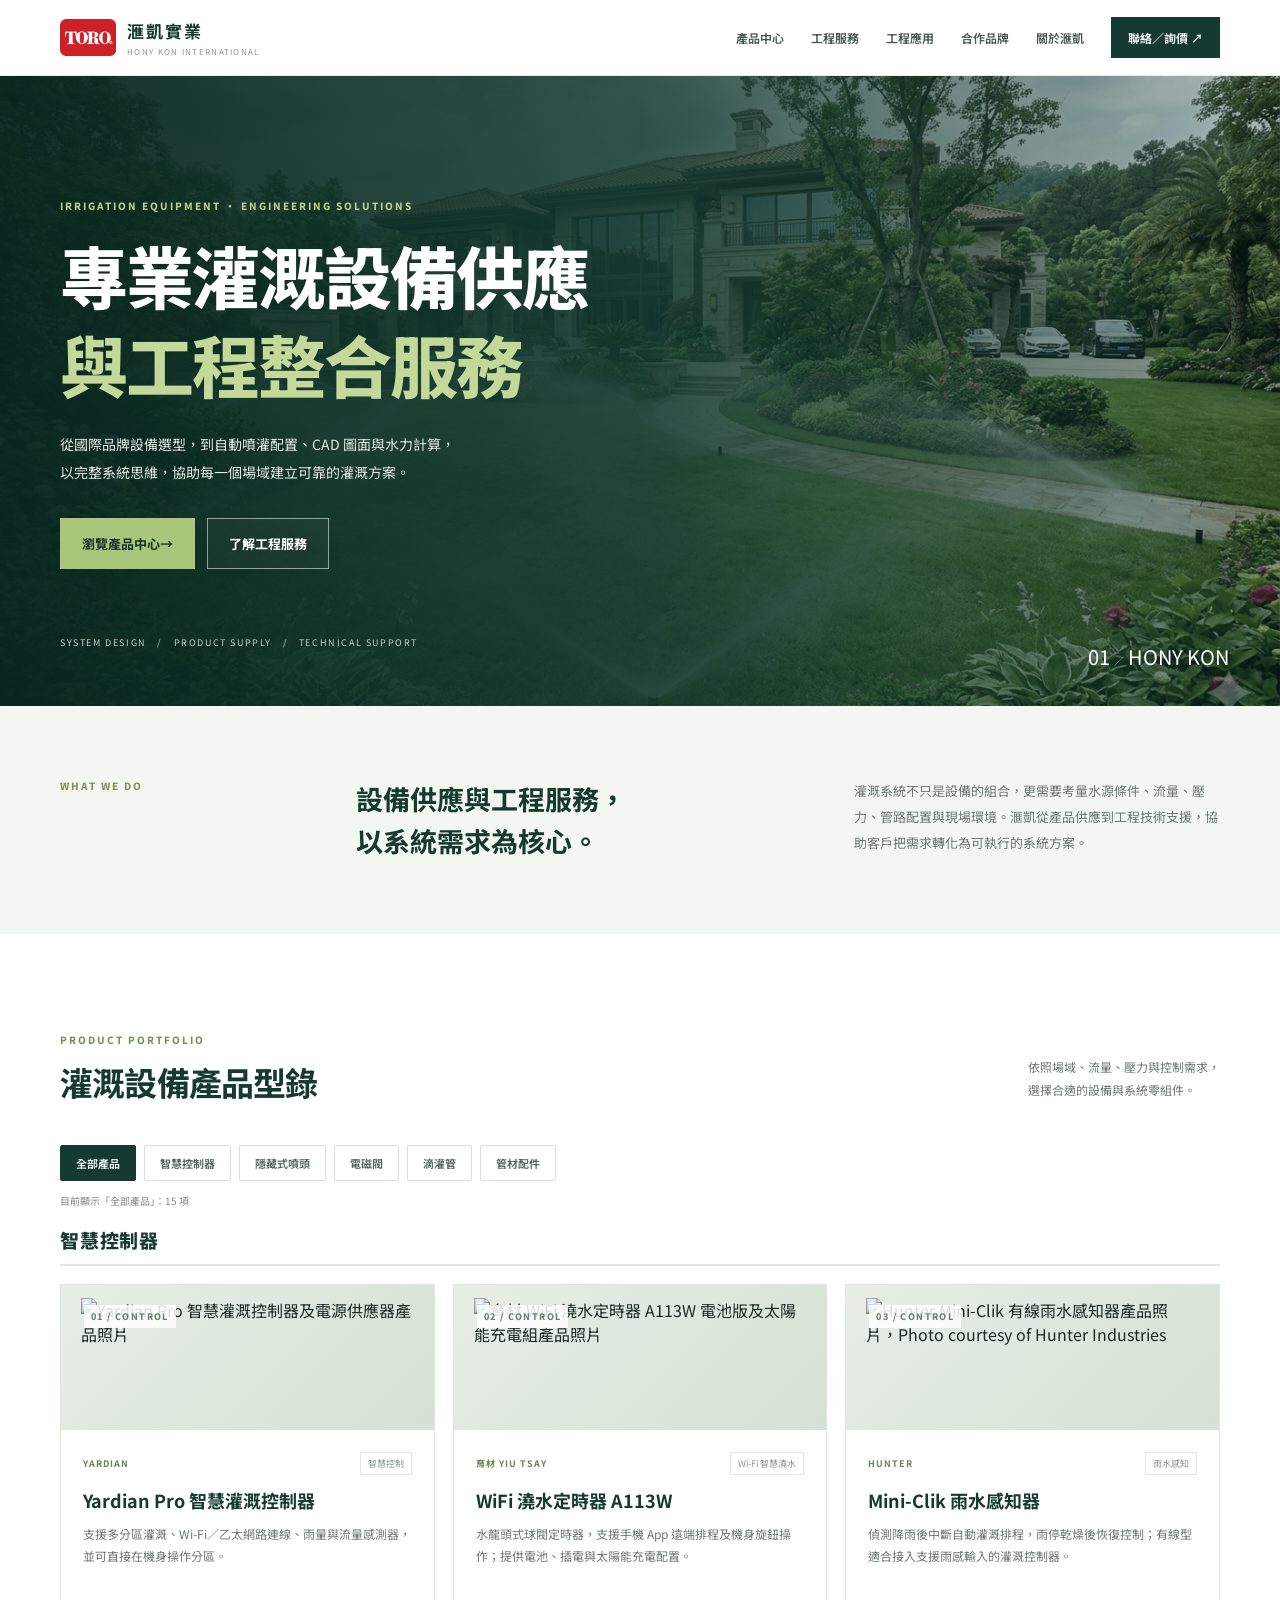
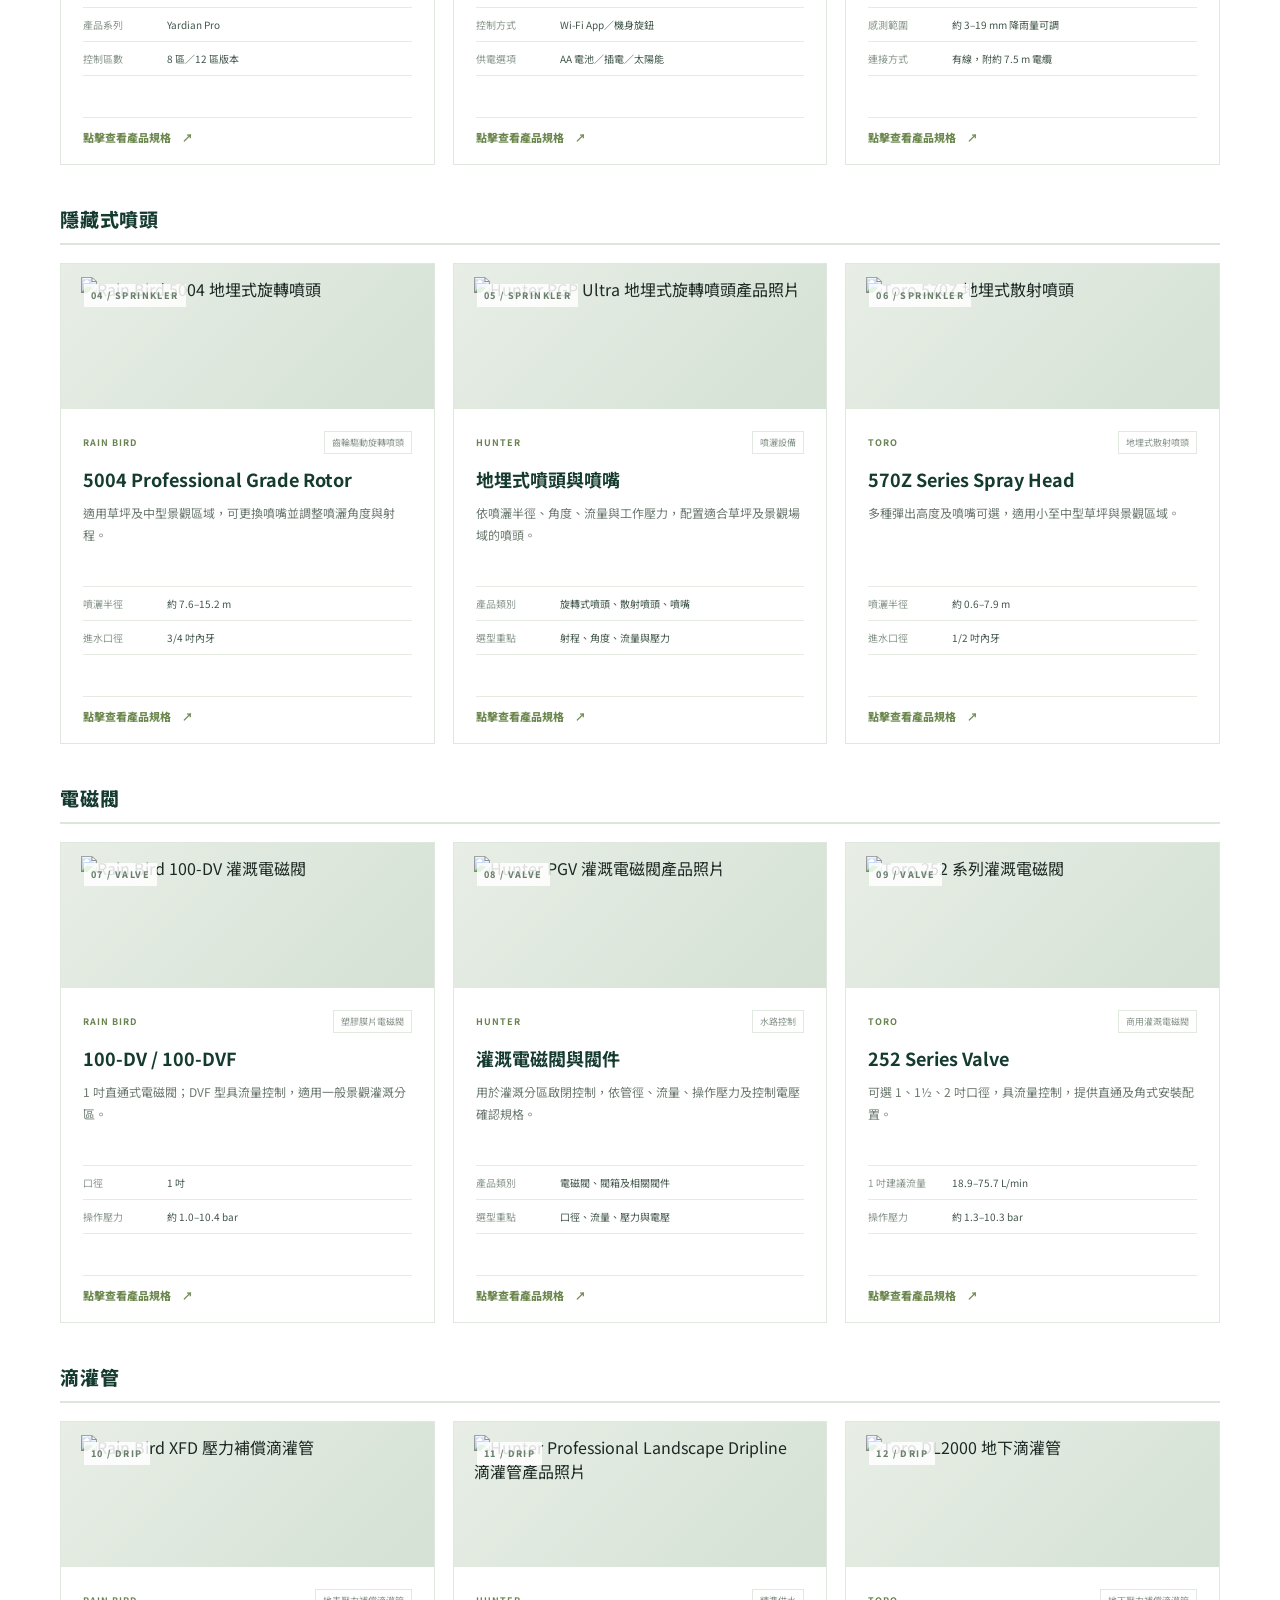
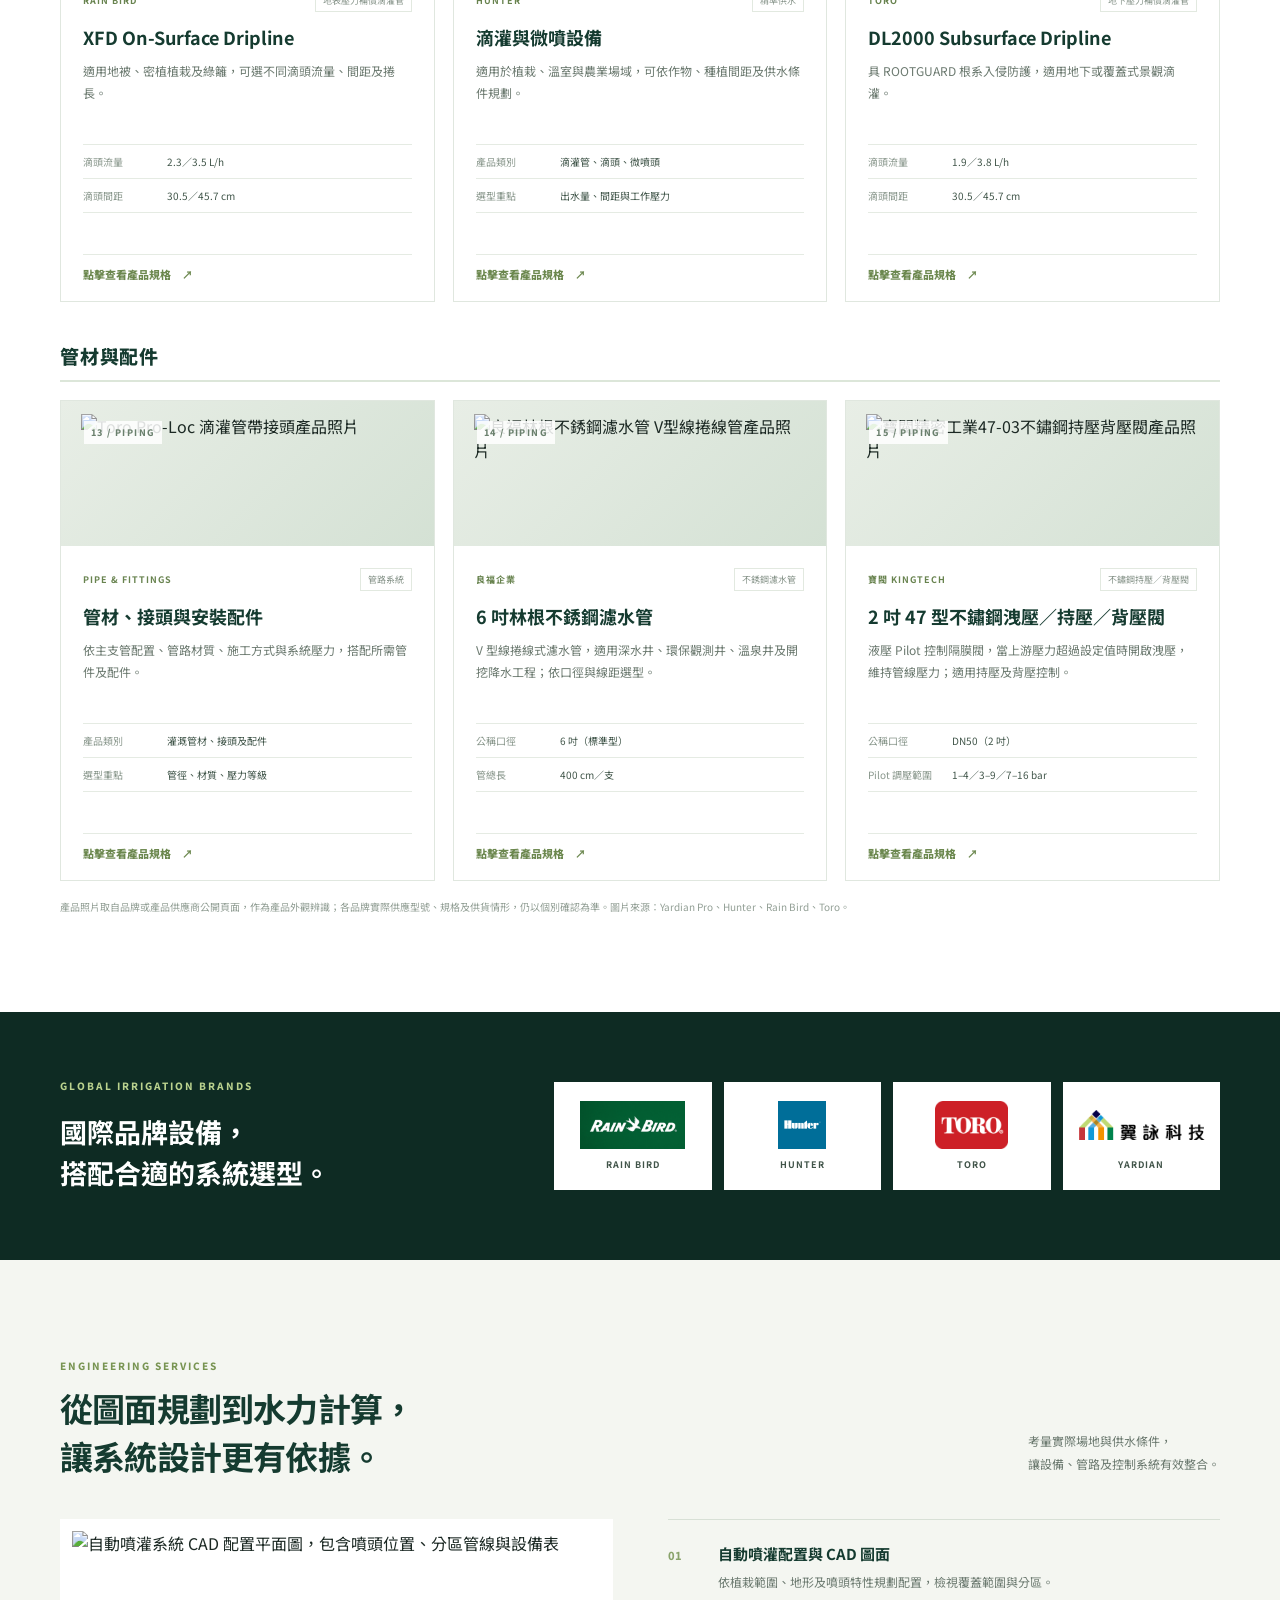
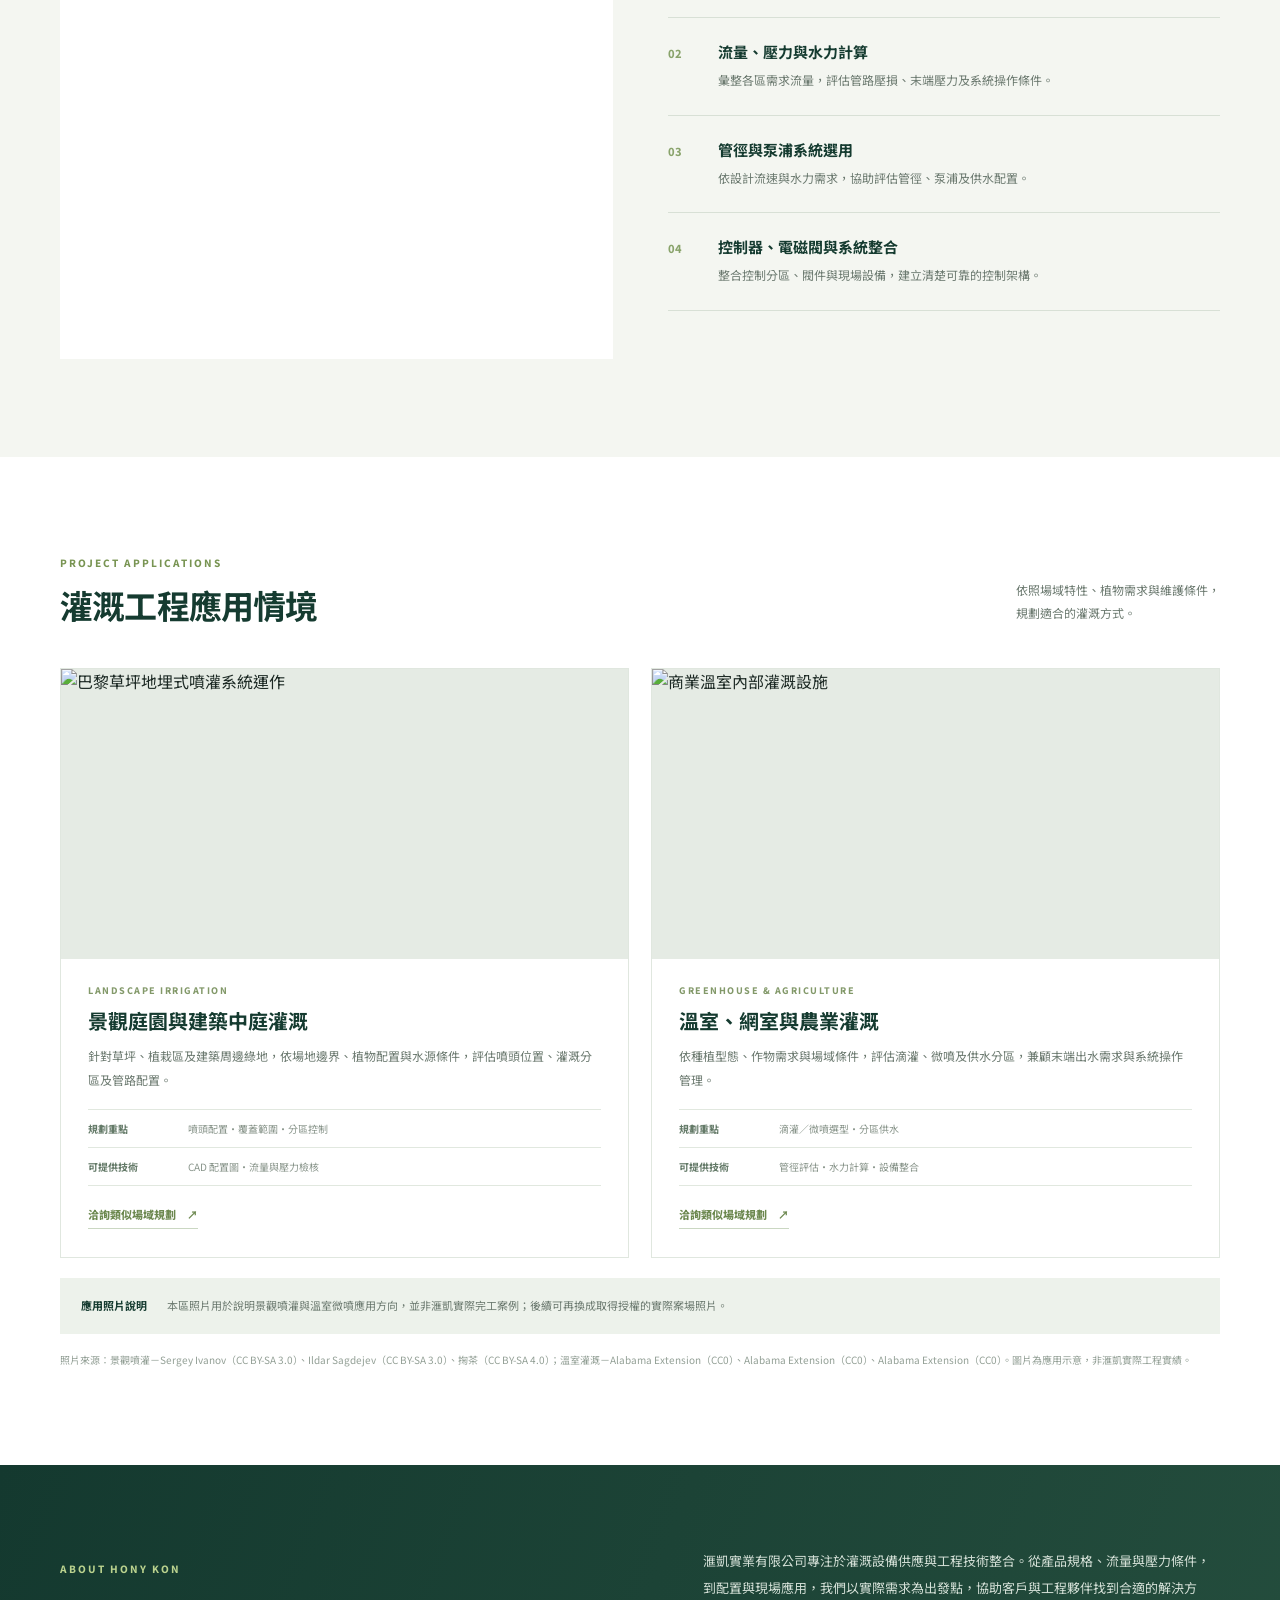
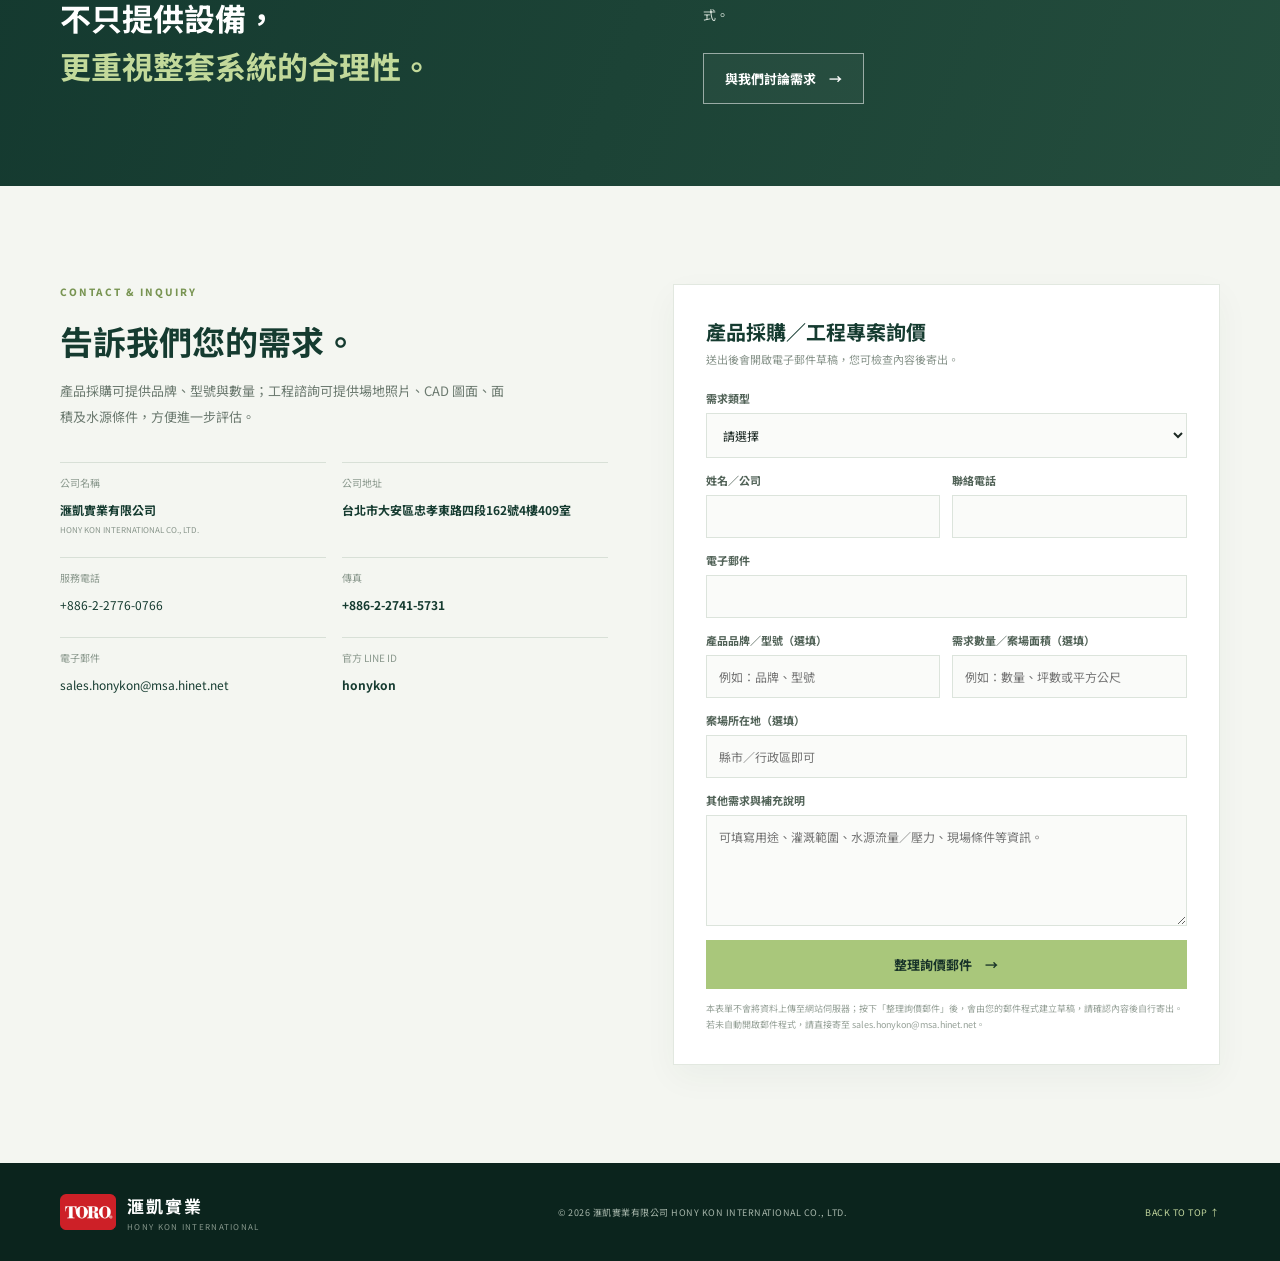
==== commit f98f4adc: "Align partner brand display order" ====
--- a/preview/index.html
+++ b/preview/index.html
@@ -65,7 +65,7 @@
 <article class="catalog-card" data-category="drip" data-product="rainbird_drip" tabindex="0" role="button" aria-haspopup="dialog" aria-label="查看Rain Bird XFD滴灌管規格"><div class="catalog-top"><span>10 / DRIP</span><img class="catalog-photo" src="https://www.rainbird.com/sites/default/files/styles/max_550x550/public/media/images/2022-04/xfd_dripline_-_purple_stripe.png?itok=SXFU2eDJ" alt="Rain Bird XFD 壓力補償滴灌管" loading="lazy"></div><div class="catalog-body"><div class="catalog-tags"><b>RAIN BIRD</b><small>地表壓力補償滴灌管</small></div><h3>XFD On-Surface Dripline</h3><p>適用地被、密植植栽及綠籬，可選不同滴頭流量、間距及捲長。</p><dl><div><dt>滴頭流量</dt><dd>2.3／3.5 L/h</dd></div><div><dt>滴頭間距</dt><dd>30.5／45.7 cm</dd></div></dl></div></article>
 <article class="catalog-card" data-category="drip" data-product="toro_drip" tabindex="0" role="button" aria-haspopup="dialog" aria-label="查看Toro DL2000滴灌管規格"><div class="catalog-top"><span>11 / DRIP</span><img class="catalog-photo" src="https://cdn.thetorocompany.com/api/assetstorage/623_bb957d19-6645-4e32-bf52-42195351e2d7/Large" alt="Toro DL2000 地下滴灌管" loading="lazy"></div><div class="catalog-body"><div class="catalog-tags"><b>TORO</b><small>地下壓力補償滴灌管</small></div><h3>DL2000 Subsurface Dripline</h3><p>具 ROOTGUARD 根系入侵防護，適用地下或覆蓋式景觀滴灌。</p><dl><div><dt>滴頭流量</dt><dd>1.9／3.8 L/h</dd></div><div><dt>滴頭間距</dt><dd>30.5／45.7 cm</dd></div></dl></div></article>
 </div><p class="fine">產品照片取自品牌或產品供應商公開頁面，作為產品外觀辨識；各品牌實際供應型號、規格及供貨情形，仍以個別確認為準。圖片來源：<a href="https://www.yardian.com/products/yardian-pro-smart-sprinkler-controller/" target="_blank" rel="noopener">Yardian Pro</a>、<a href="https://www.hunterindustries.com/" target="_blank" rel="noopener">Hunter</a>、<a href="https://www.rainbird.com/" target="_blank" rel="noopener">Rain Bird</a>、<a href="https://www.toro.com/" target="_blank" rel="noopener">Toro</a>。</p></div></section>
-<section class="brands" id="brands"><div class="wrap brands-grid"><div><p class="eyebrow">GLOBAL IRRIGATION BRANDS</p><h2>國際品牌設備，<br>搭配合適的系統選型。</h2></div><div class="brand-list"><div><img src="../yardian_logo.png" alt="Yardian"><b>YARDIAN</b></div><div><img src="../hunter_logo.png" alt="Hunter"><b>HUNTER</b></div><div><img src="../rainbird_logo.png" alt="Rain Bird"><b>RAIN BIRD</b></div><div><img src="../toro_logo.png" alt="Toro"><b>TORO</b></div></div></div></section>
+<section class="brands" id="brands"><div class="wrap brands-grid"><div><p class="eyebrow">GLOBAL IRRIGATION BRANDS</p><h2>國際品牌設備，<br>搭配合適的系統選型。</h2></div><div class="brand-list"><div><img src="../rainbird_logo.png" alt="Rain Bird"><b>RAIN BIRD</b></div><div><img src="../hunter_logo.png" alt="Hunter"><b>HUNTER</b></div><div><img src="../toro_logo.png" alt="Toro"><b>TORO</b></div><div><img src="../yardian_logo.png" alt="Yardian"><b>YARDIAN</b></div></div></div></section>
 <section class="section engineering" id="engineering"><div class="wrap"><div class="heading"><div><p class="eyebrow">ENGINEERING SERVICES</p><h2>從圖面規劃到水力計算，<br>讓系統設計更有依據。</h2></div><p>考量實際場地與供水條件，<br class="wide">讓設備、管路及控制系統有效整合。</p></div><div class="eng-grid"><div class="eng-image"><img src="https://images.vfl.ru/ii/1605701667/604ec8e7/32347833.jpg" alt="自動噴灌系統 CAD 配置平面圖，包含噴頭位置、分區管線與設備表" loading="lazy"></div><div class="services">
 <article><i>01</i><div><h3>自動噴灌配置與 CAD 圖面</h3><p>依植栽範圍、地形及噴頭特性規劃配置，檢視覆蓋範圍與分區。</p></div></article>
 <article><i>02</i><div><h3>流量、壓力與水力計算</h3><p>彙整各區需求流量，評估管路壓損、末端壓力及系統操作條件。</p></div></article>
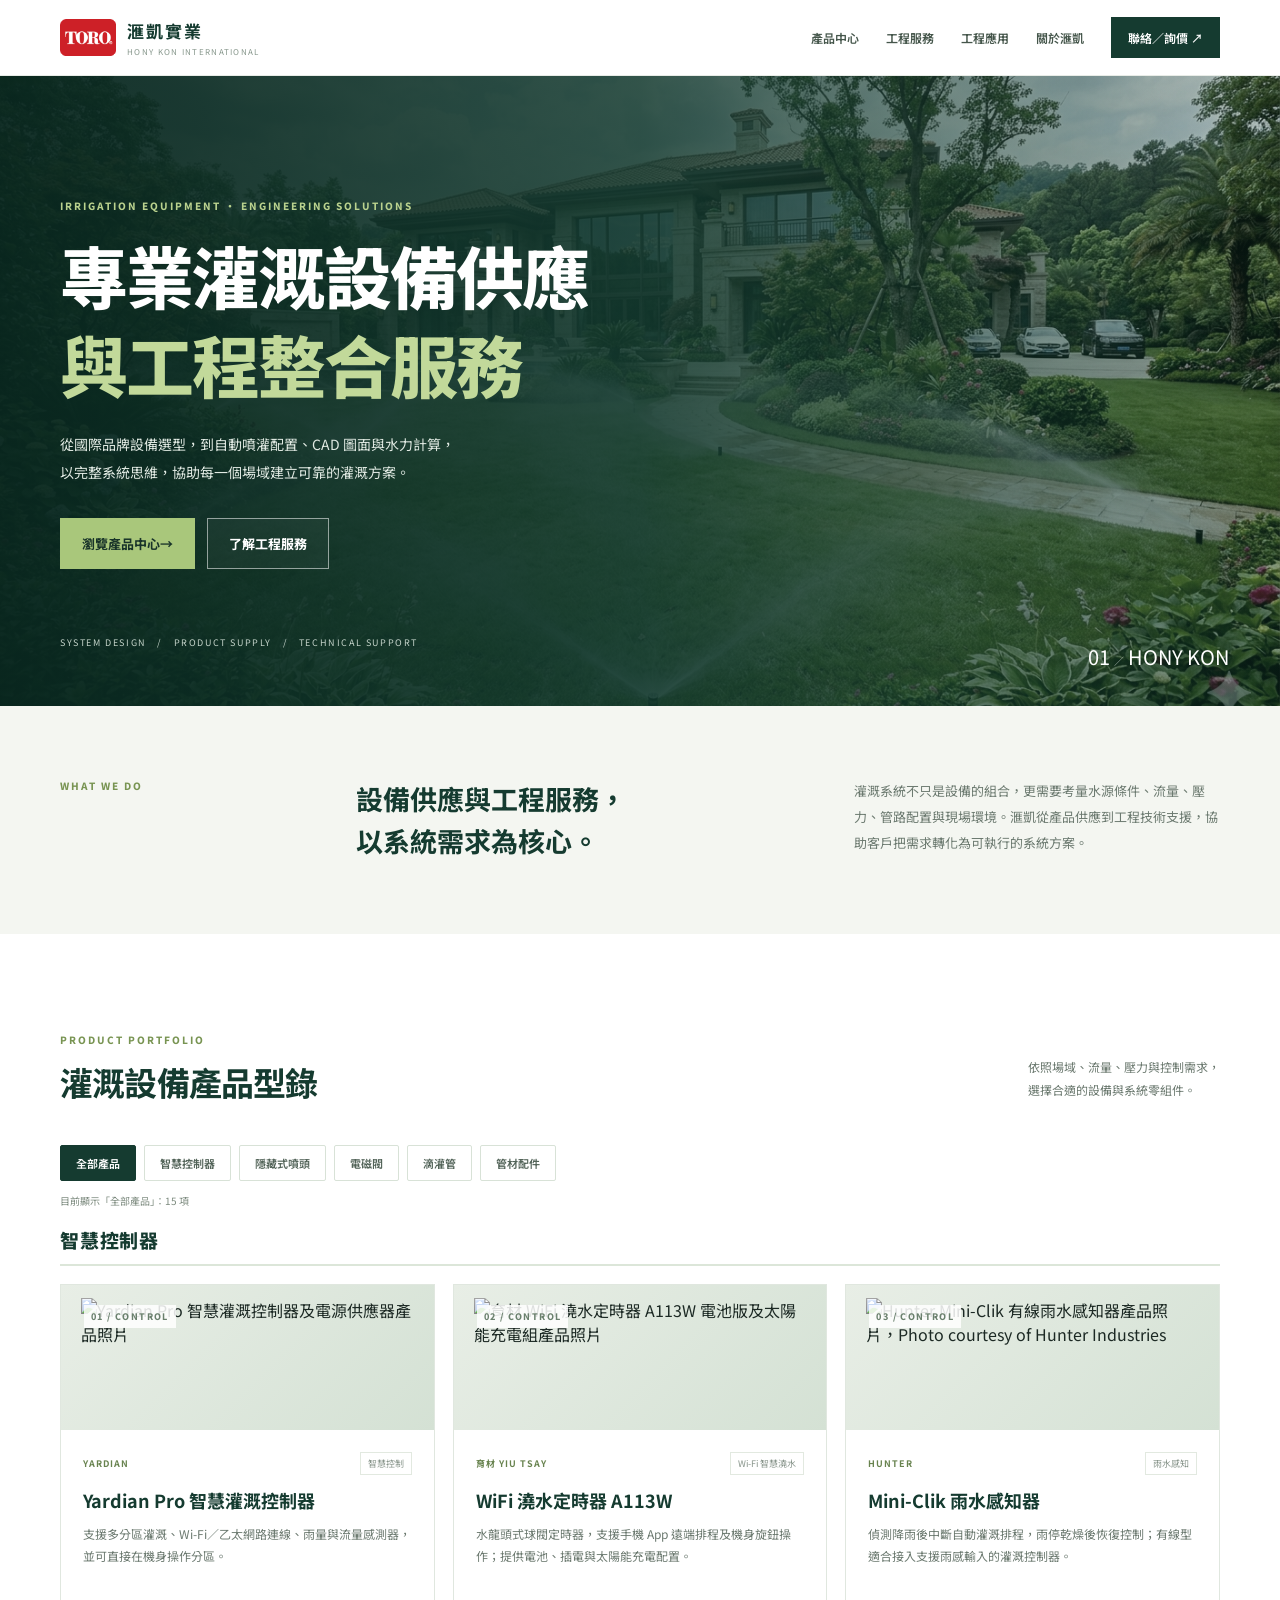
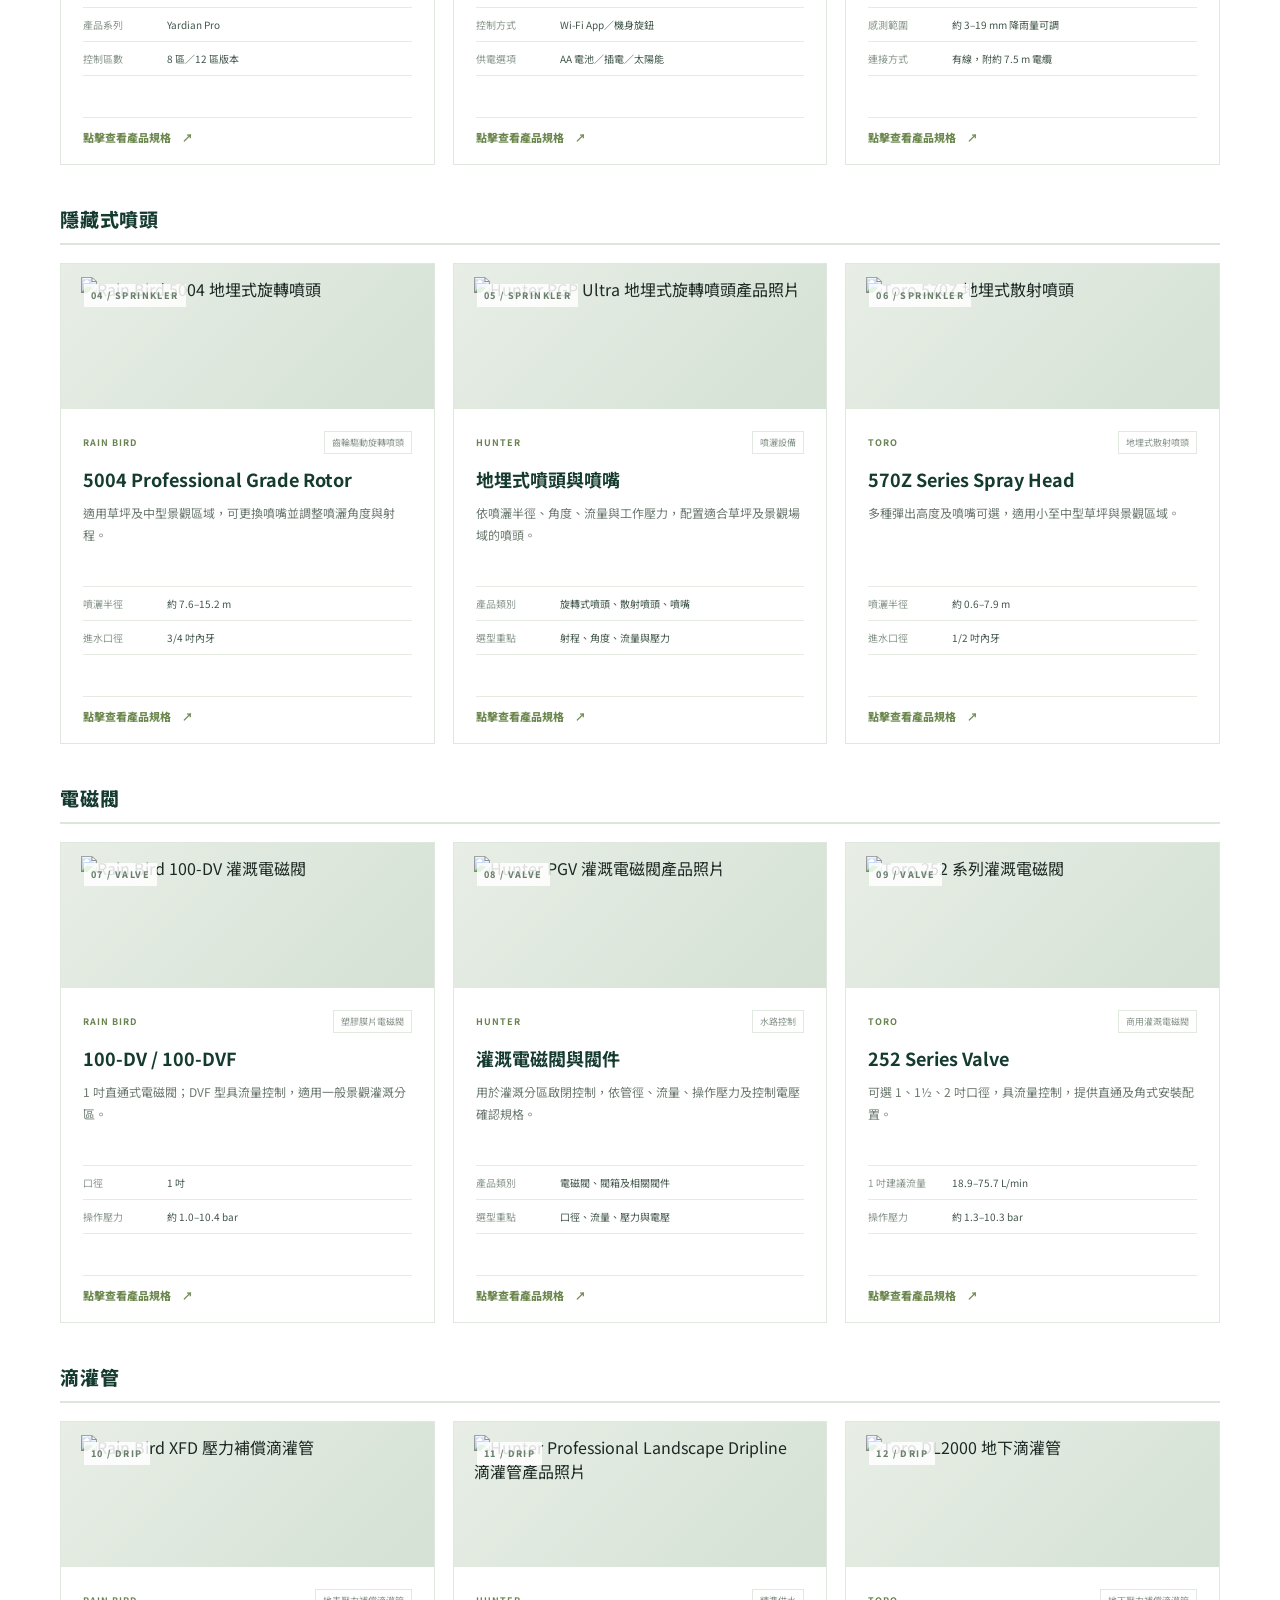
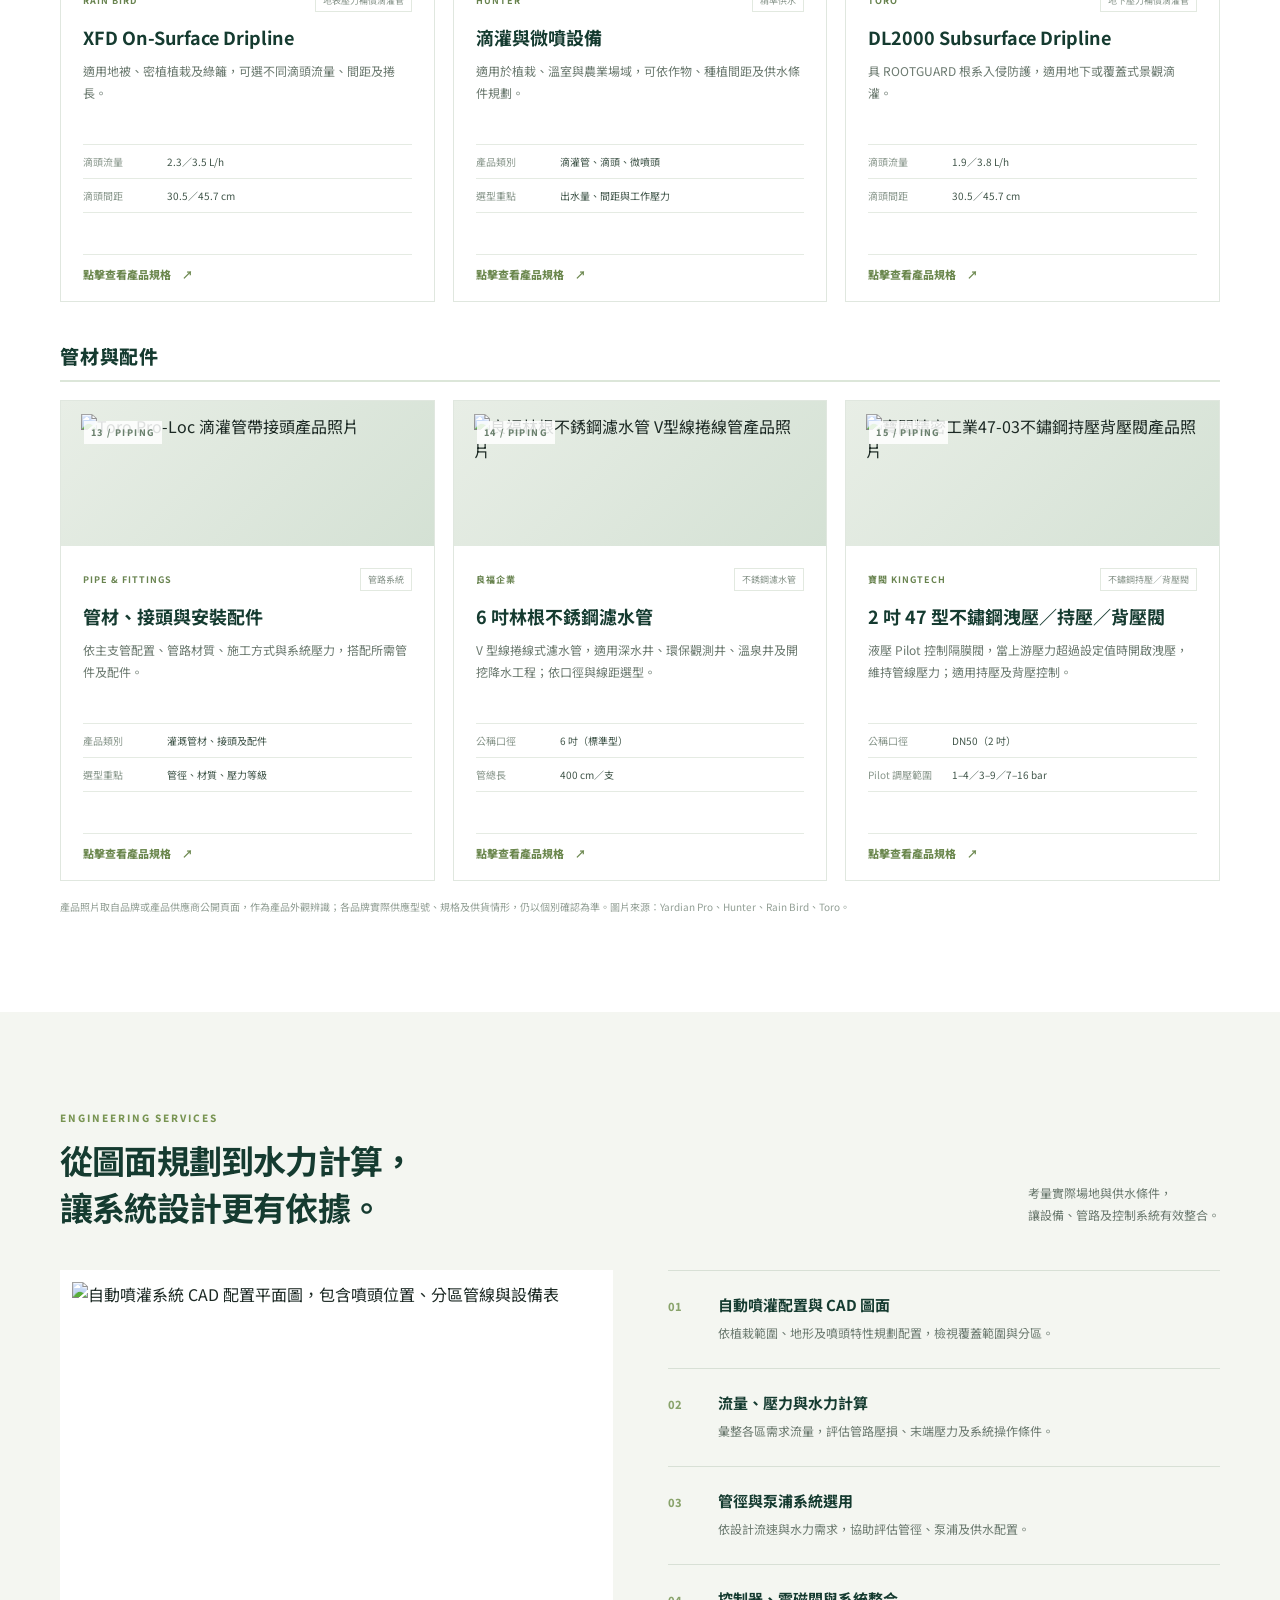
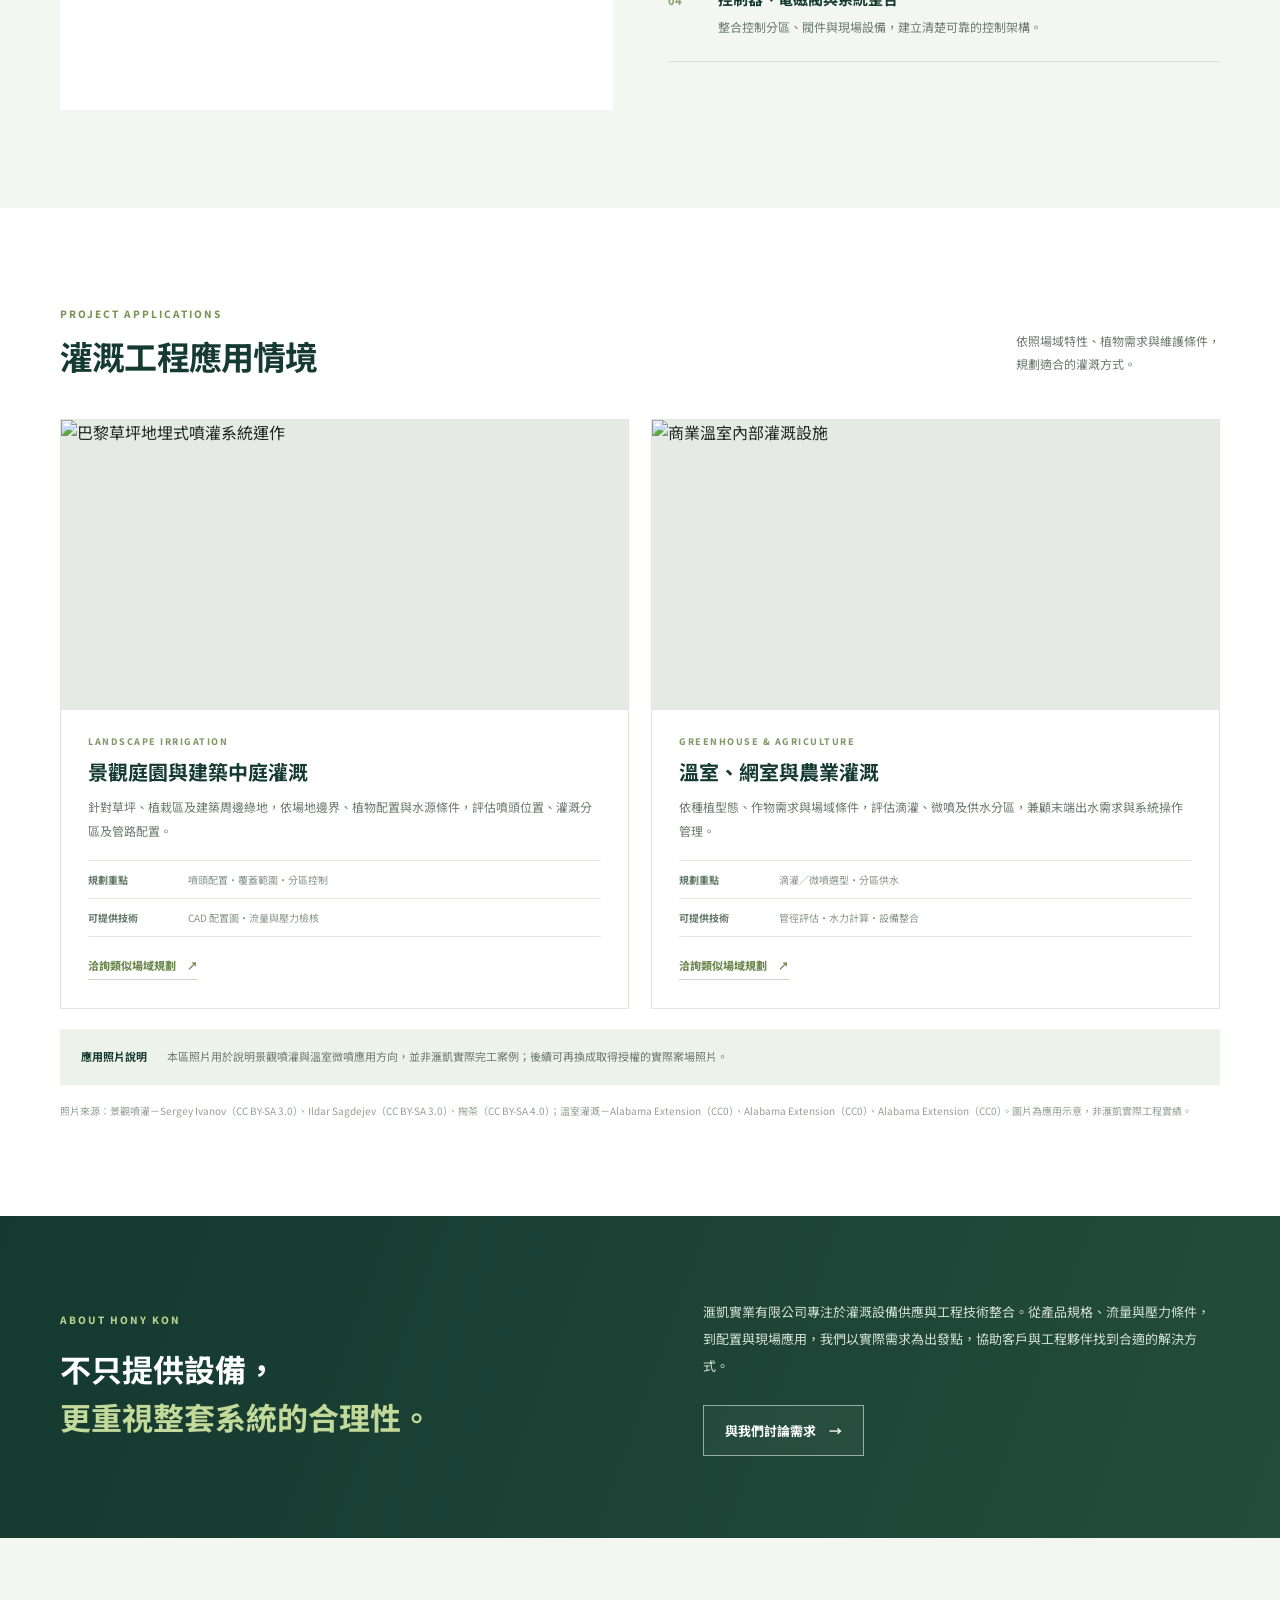
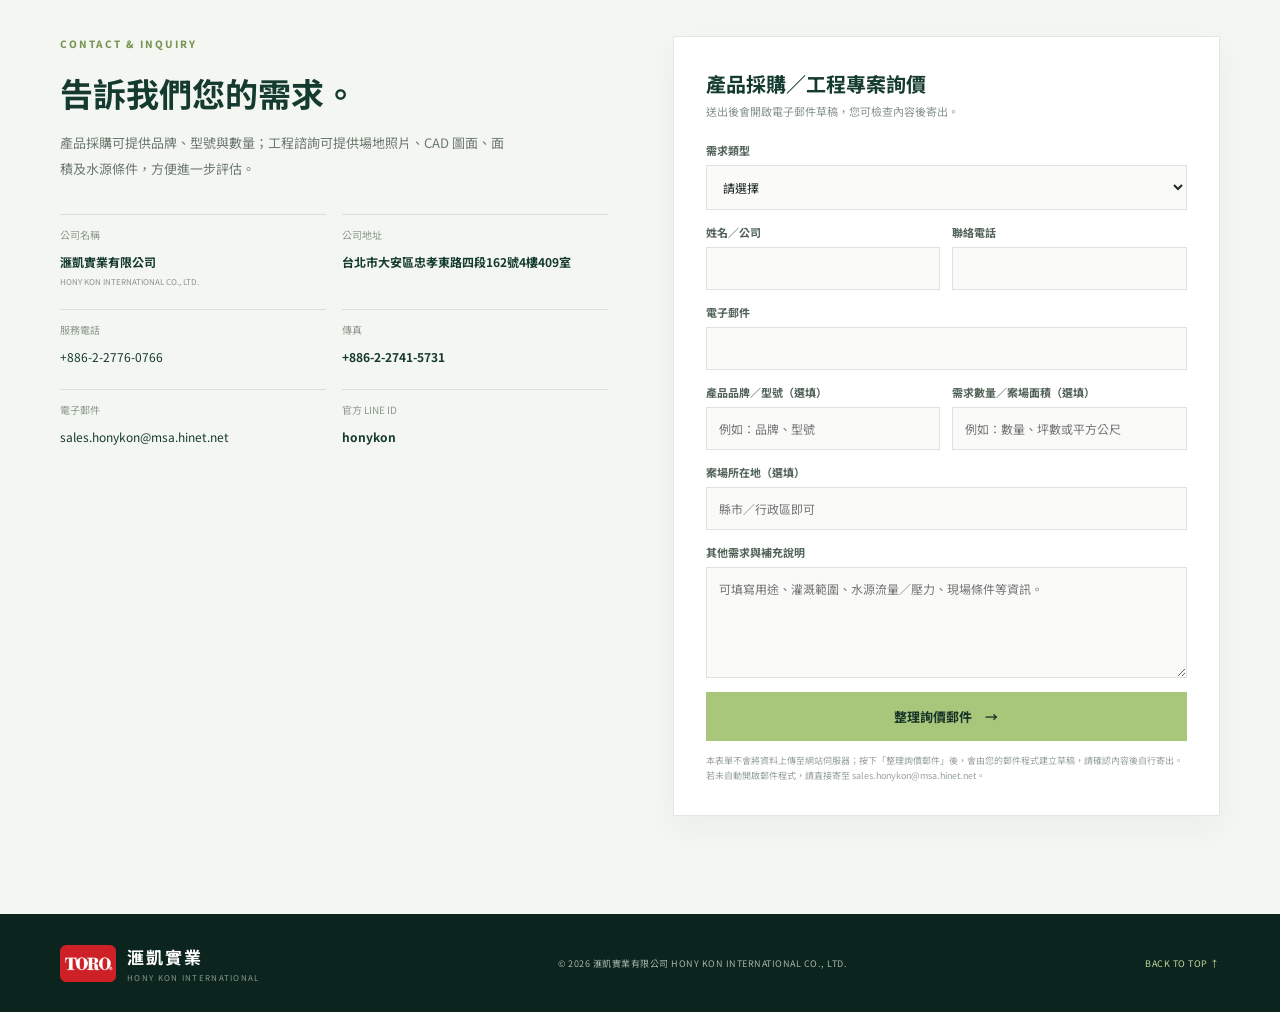
==== commit d9c29b1f: "Remove Global Irrigation Brands section and navigation" ====
--- a/preview/index.html
+++ b/preview/index.html
@@ -11,14 +11,19 @@
 <meta property="og:title" content="滙凱實業 HONY KON｜專業灌溉設備供應與工程整合">
 <meta property="og:description" content="國際灌溉設備供應、自動噴灌配置、CAD 圖面與水力計算整合服務。">
 <meta property="og:url" content="https://www.honykon.com.tw/preview/">
-<meta name="twitter:card" content="summary">
+<meta property="og:image" content="https://www.honykon.com.tw/case1.png">
+<meta property="og:image:alt" content="滙凱實業灌溉工程與設備應用">
+<meta name="twitter:card" content="summary_large_image">
+<meta name="twitter:image" content="https://www.honykon.com.tw/case1.png">
 <script type="application/ld+json">
 {
   "@context": "https://schema.org",
-  "@type": "Organization",
+  "@type": "LocalBusiness",
   "name": "滙凱實業有限公司",
   "alternateName": "HONY KON INTERNATIONAL CO., LTD.",
   "url": "https://www.honykon.com.tw/",
+  "logo": "https://www.honykon.com.tw/honykon_logo.png",
+  "image": "https://www.honykon.com.tw/case1.png",
   "email": "sales.honykon@msa.hinet.net",
   "telephone": "+886-2-2776-0766",
   "address": {
@@ -27,7 +32,10 @@
     "addressLocality": "大安區",
     "addressRegion": "台北市",
     "addressCountry": "TW"
-  }
+  },
+  "sameAs": [
+    "https://line.me/R/ti/p/@honykon"
+  ]
 }
 </script>
 <meta name="theme-color" content="#153b30">
@@ -35,7 +43,7 @@
 <link href="https://fonts.googleapis.com/css2?family=Noto+Sans+TC:wght@400;500;600;700;800;900&display=swap" rel="stylesheet"><link rel="stylesheet" href="styles.css">
 </head>
 <body>
-<header class="header"><div class="wrap nav"><a class="logo" href="#home"><img class="company-logo" src="../honykon_logo.png.png" alt="滙凱實業 HONY KON Logo"><span><b>滙凱實業</b><small>HONY KON INTERNATIONAL</small></span></a><button class="menu" aria-label="開啟選單" aria-expanded="false">☰</button><nav><a href="#products">產品中心</a><a href="#engineering">工程服務</a><a href="#projects">工程應用</a><a href="#brands">合作品牌</a><a href="#about">關於滙凱</a><a class="nav-cta" href="#contact">聯絡／詢價 ↗</a></nav></div></header>
+<header class="header"><div class="wrap nav"><a class="logo" href="#home"><img class="company-logo" src="../honykon_logo.png" alt="滙凱實業 HONY KON Logo"><span><b>滙凱實業</b><small>HONY KON INTERNATIONAL</small></span></a><button class="menu" aria-label="開啟選單" aria-expanded="false">☰</button><nav><a href="#products">產品中心</a><a href="#engineering">工程服務</a><a href="#projects">工程應用</a><a href="#about">關於滙凱</a><a class="nav-cta" href="#contact">聯絡／詢價 ↗</a></nav></div></header>
 <main id="home">
 <section class="hero"><div class="hero-bg"></div><div class="hero-overlay"></div><div class="wrap hero-inner"><p class="eyebrow">IRRIGATION EQUIPMENT · ENGINEERING SOLUTIONS</p><h1>專業灌溉設備供應<br><em>與工程整合服務</em></h1><p class="hero-copy">從國際品牌設備選型，到自動噴灌配置、CAD 圖面與水力計算，<br class="wide">以完整系統思維，協助每一個場域建立可靠的灌溉方案。</p><div class="actions"><a class="btn primary" href="#products">瀏覽產品中心 <span>→</span></a><a class="btn ghost" href="#engineering">了解工程服務</a></div><div class="hero-foot">SYSTEM DESIGN　/　PRODUCT SUPPLY　/　TECHNICAL SUPPORT</div></div><div class="hero-no">01 <span>／</span> HONY KON</div></section>
 <section class="intro"><div class="wrap intro-grid"><p class="eyebrow">WHAT WE DO</p><h2>設備供應與工程服務，<br>以系統需求為核心。</h2><p>灌溉系統不只是設備的組合，更需要考量水源條件、流量、壓力、管路配置與現場環境。滙凱從產品供應到工程技術支援，協助客戶把需求轉化為可執行的系統方案。</p></div></section>
@@ -65,7 +73,7 @@
 <article class="catalog-card" data-category="drip" data-product="rainbird_drip" tabindex="0" role="button" aria-haspopup="dialog" aria-label="查看Rain Bird XFD滴灌管規格"><div class="catalog-top"><span>10 / DRIP</span><img class="catalog-photo" src="https://www.rainbird.com/sites/default/files/styles/max_550x550/public/media/images/2022-04/xfd_dripline_-_purple_stripe.png?itok=SXFU2eDJ" alt="Rain Bird XFD 壓力補償滴灌管" loading="lazy"></div><div class="catalog-body"><div class="catalog-tags"><b>RAIN BIRD</b><small>地表壓力補償滴灌管</small></div><h3>XFD On-Surface Dripline</h3><p>適用地被、密植植栽及綠籬，可選不同滴頭流量、間距及捲長。</p><dl><div><dt>滴頭流量</dt><dd>2.3／3.5 L/h</dd></div><div><dt>滴頭間距</dt><dd>30.5／45.7 cm</dd></div></dl></div></article>
 <article class="catalog-card" data-category="drip" data-product="toro_drip" tabindex="0" role="button" aria-haspopup="dialog" aria-label="查看Toro DL2000滴灌管規格"><div class="catalog-top"><span>11 / DRIP</span><img class="catalog-photo" src="https://cdn.thetorocompany.com/api/assetstorage/623_bb957d19-6645-4e32-bf52-42195351e2d7/Large" alt="Toro DL2000 地下滴灌管" loading="lazy"></div><div class="catalog-body"><div class="catalog-tags"><b>TORO</b><small>地下壓力補償滴灌管</small></div><h3>DL2000 Subsurface Dripline</h3><p>具 ROOTGUARD 根系入侵防護，適用地下或覆蓋式景觀滴灌。</p><dl><div><dt>滴頭流量</dt><dd>1.9／3.8 L/h</dd></div><div><dt>滴頭間距</dt><dd>30.5／45.7 cm</dd></div></dl></div></article>
 </div><p class="fine">產品照片取自品牌或產品供應商公開頁面，作為產品外觀辨識；各品牌實際供應型號、規格及供貨情形，仍以個別確認為準。圖片來源：<a href="https://www.yardian.com/products/yardian-pro-smart-sprinkler-controller/" target="_blank" rel="noopener">Yardian Pro</a>、<a href="https://www.hunterindustries.com/" target="_blank" rel="noopener">Hunter</a>、<a href="https://www.rainbird.com/" target="_blank" rel="noopener">Rain Bird</a>、<a href="https://www.toro.com/" target="_blank" rel="noopener">Toro</a>。</p></div></section>
-<section class="brands" id="brands"><div class="wrap brands-grid"><div><p class="eyebrow">GLOBAL IRRIGATION BRANDS</p><h2>國際品牌設備，<br>搭配合適的系統選型。</h2></div><div class="brand-list"><div><img src="../rainbird_logo.png" alt="Rain Bird"><b>RAIN BIRD</b></div><div><img src="../hunter_logo.png" alt="Hunter"><b>HUNTER</b></div><div><img src="../toro_logo.png" alt="Toro"><b>TORO</b></div><div><img src="../yardian_logo.png" alt="Yardian"><b>YARDIAN</b></div></div></div></section>
+
 <section class="section engineering" id="engineering"><div class="wrap"><div class="heading"><div><p class="eyebrow">ENGINEERING SERVICES</p><h2>從圖面規劃到水力計算，<br>讓系統設計更有依據。</h2></div><p>考量實際場地與供水條件，<br class="wide">讓設備、管路及控制系統有效整合。</p></div><div class="eng-grid"><div class="eng-image"><img src="https://images.vfl.ru/ii/1605701667/604ec8e7/32347833.jpg" alt="自動噴灌系統 CAD 配置平面圖，包含噴頭位置、分區管線與設備表" loading="lazy"></div><div class="services">
 <article><i>01</i><div><h3>自動噴灌配置與 CAD 圖面</h3><p>依植栽範圍、地形及噴頭特性規劃配置，檢視覆蓋範圍與分區。</p></div></article>
 <article><i>02</i><div><h3>流量、壓力與水力計算</h3><p>彙整各區需求流量，評估管路壓損、末端壓力及系統操作條件。</p></div></article>
@@ -95,4 +103,4 @@
   <div class="product-dialog-content" id="product-dialog-content"></div>
  </section>
 </div>
-</main><footer><div class="wrap footer"><a class="logo footer-logo" href="#home"><img class="company-logo footer-company-logo" src="../honykon_logo.png.png" alt="滙凱實業 HONY KON Logo"><span><b>滙凱實業</b><small>HONY KON INTERNATIONAL</small></span></a><p>© 2026 滙凱實業有限公司 HONY KON INTERNATIONAL CO., LTD.</p><a href="#home">BACK TO TOP ↑</a></div></footer><script src="script.js"></script></body></html>+</main><footer><div class="wrap footer"><a class="logo footer-logo" href="#home"><img class="company-logo footer-company-logo" src="../honykon_logo.png" alt="滙凱實業 HONY KON Logo"><span><b>滙凱實業</b><small>HONY KON INTERNATIONAL</small></span></a><p>© 2026 滙凱實業有限公司 HONY KON INTERNATIONAL CO., LTD.</p><a href="#home">BACK TO TOP ↑</a></div></footer><script src="script.js"></script></body></html>
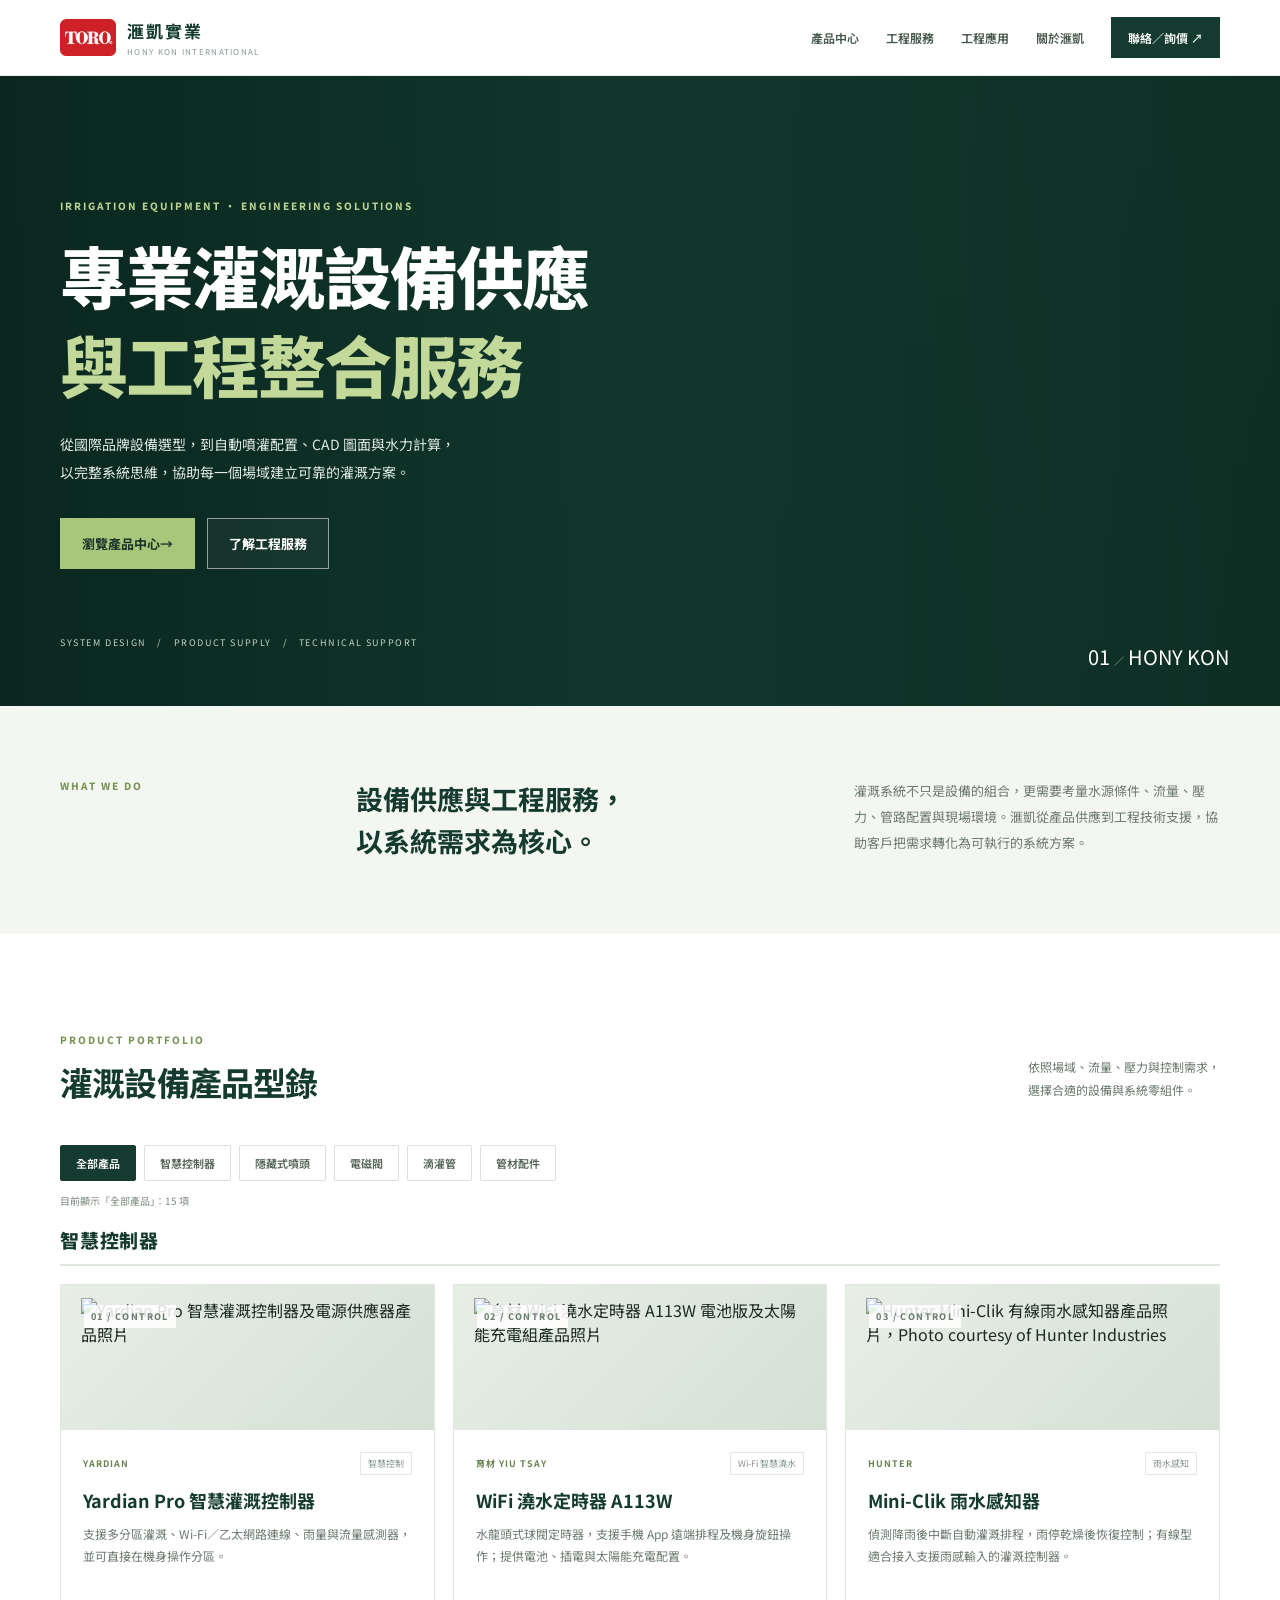
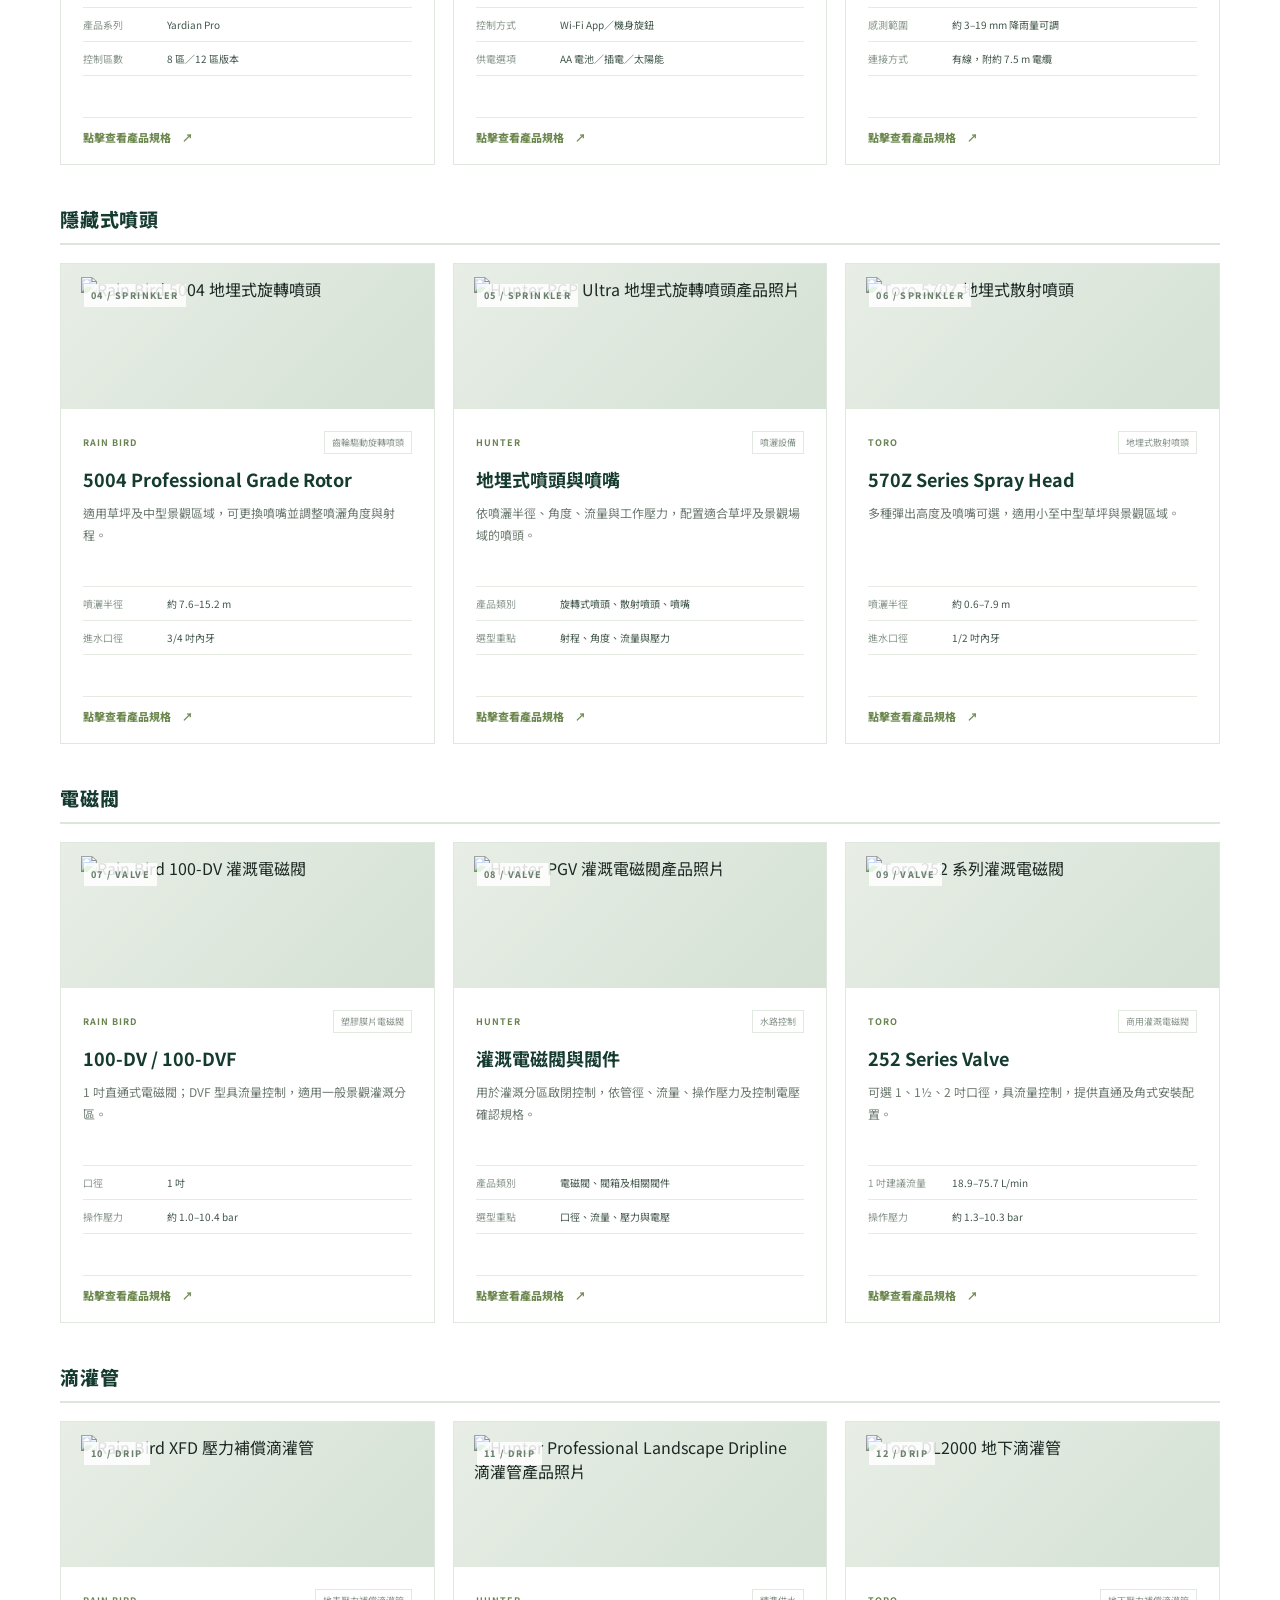
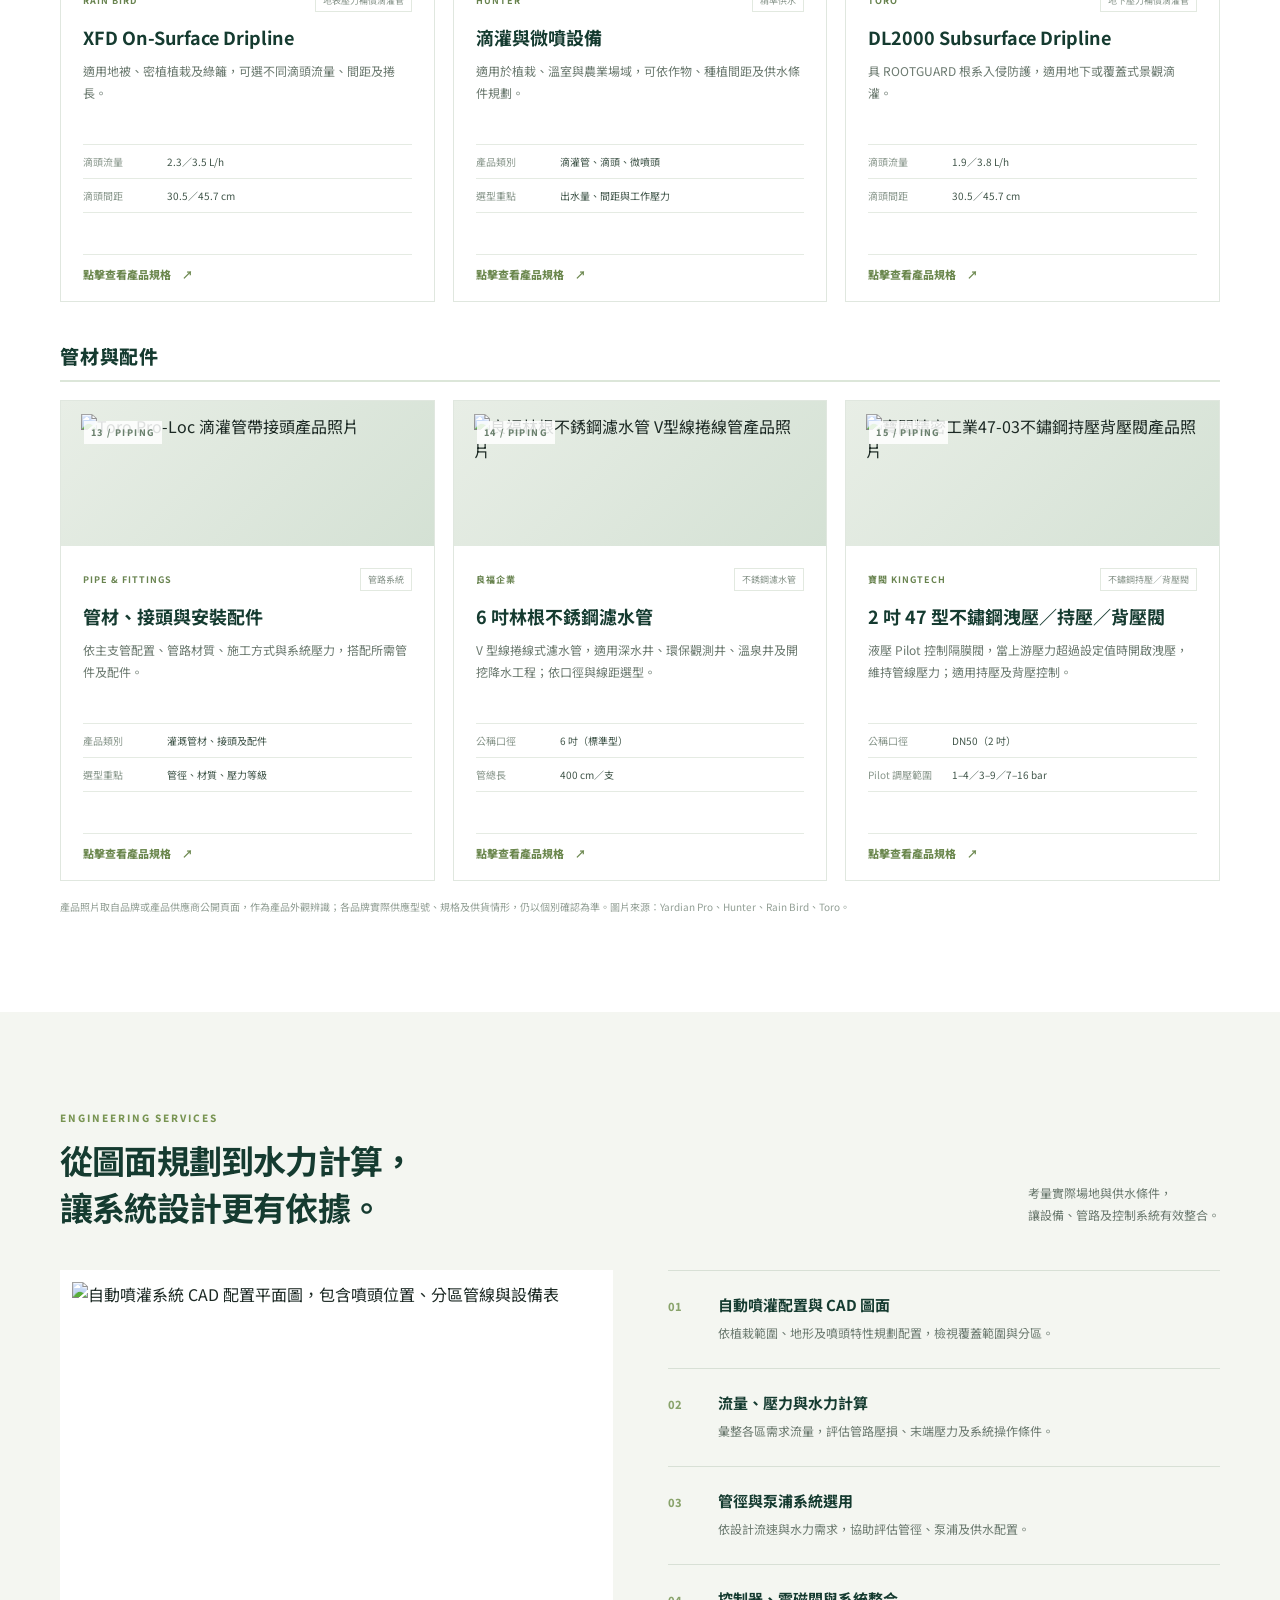
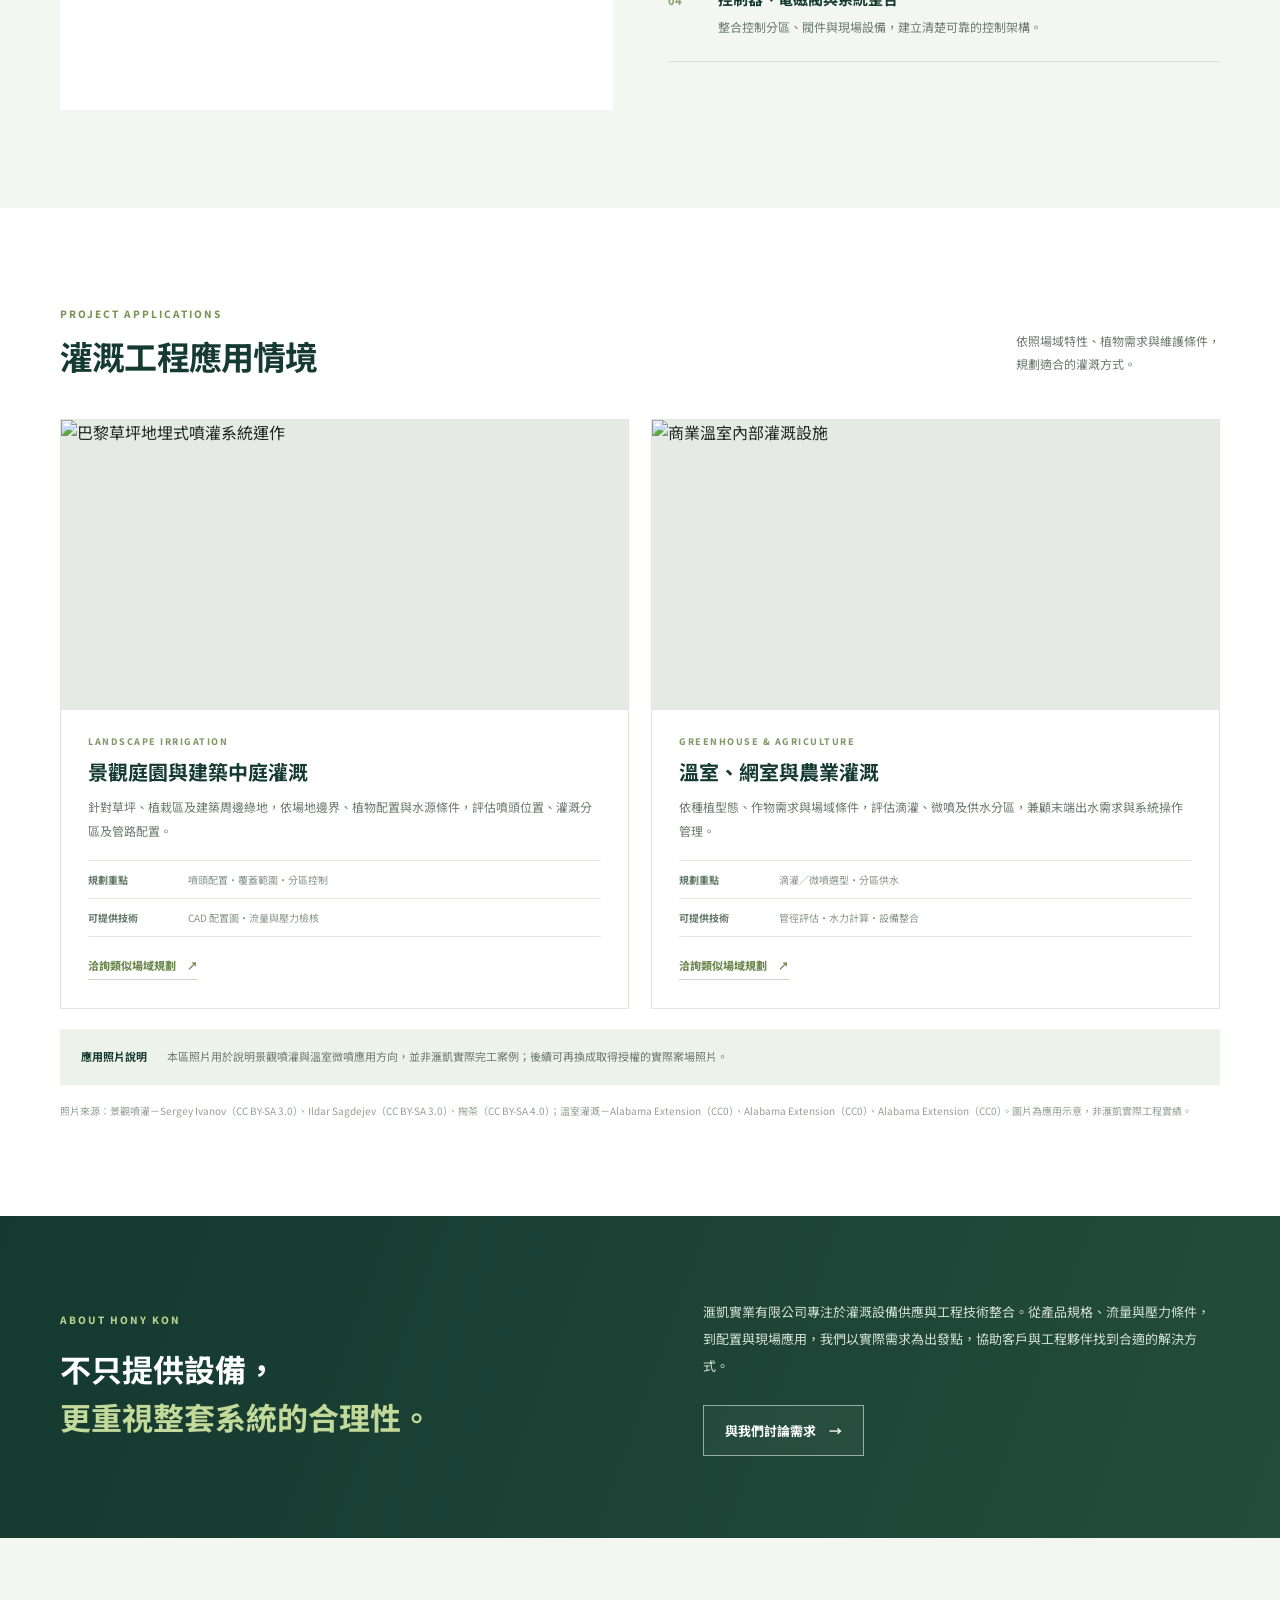
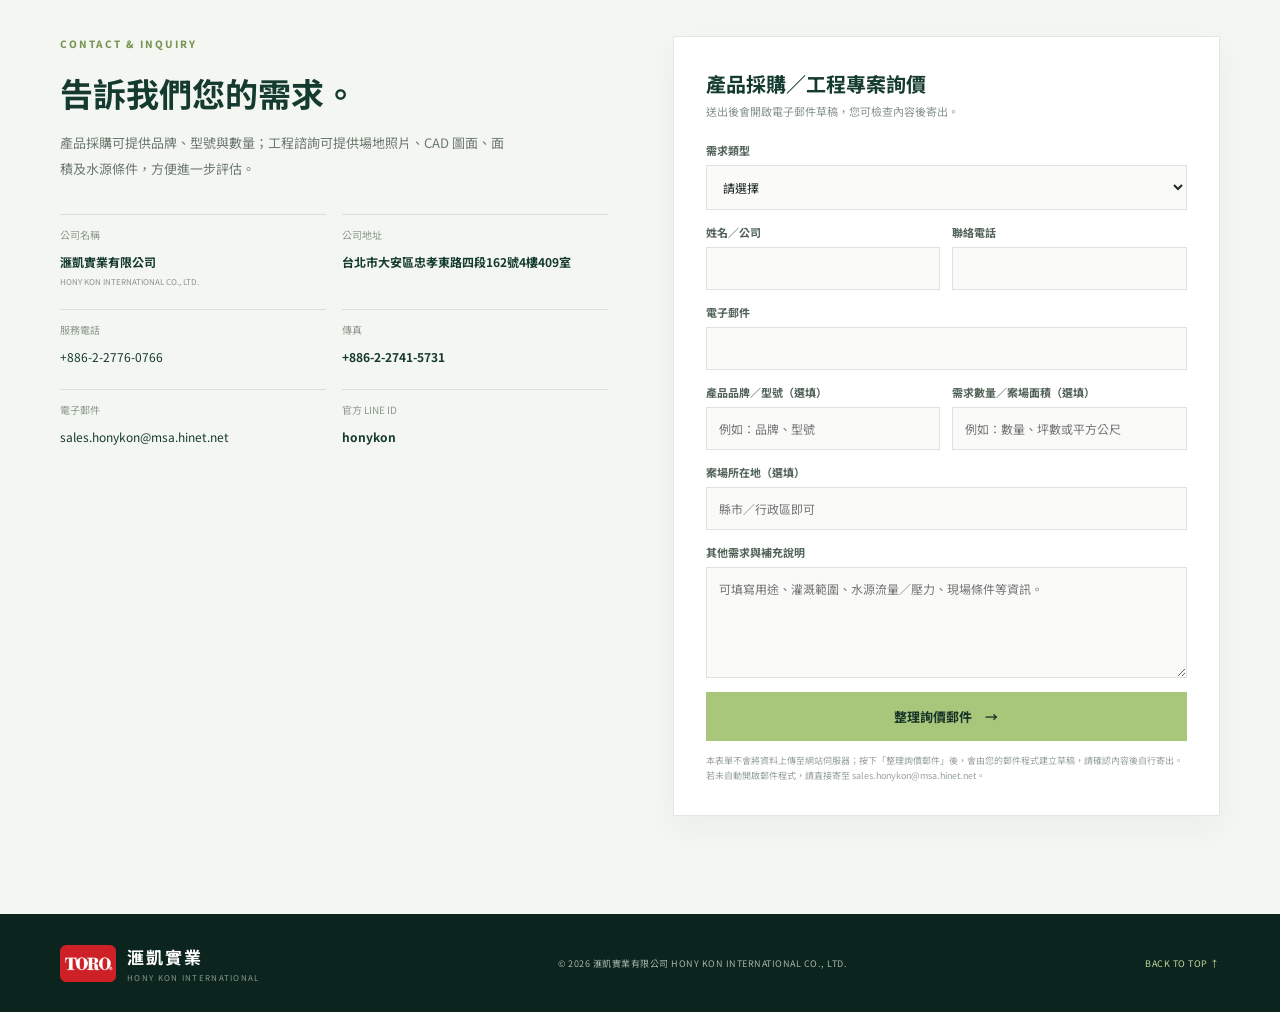
==== commit 380c5d2e: "Update preview with PR #4 brand section removal" ====
--- a/preview/index.html
+++ b/preview/index.html
@@ -43,7 +43,7 @@
 <link href="https://fonts.googleapis.com/css2?family=Noto+Sans+TC:wght@400;500;600;700;800;900&display=swap" rel="stylesheet"><link rel="stylesheet" href="styles.css">
 </head>
 <body>
-<header class="header"><div class="wrap nav"><a class="logo" href="#home"><img class="company-logo" src="../honykon_logo.png" alt="滙凱實業 HONY KON Logo"><span><b>滙凱實業</b><small>HONY KON INTERNATIONAL</small></span></a><button class="menu" aria-label="開啟選單" aria-expanded="false">☰</button><nav><a href="#products">產品中心</a><a href="#engineering">工程服務</a><a href="#projects">工程應用</a><a href="#about">關於滙凱</a><a class="nav-cta" href="#contact">聯絡／詢價 ↗</a></nav></div></header>
+<header class="header"><div class="wrap nav"><a class="logo" href="#home"><img class="company-logo" src="./honykon_logo.png" alt="滙凱實業 HONY KON Logo"><span><b>滙凱實業</b><small>HONY KON INTERNATIONAL</small></span></a><button class="menu" aria-label="開啟選單" aria-expanded="false">☰</button><nav><a href="#products">產品中心</a><a href="#engineering">工程服務</a><a href="#projects">工程應用</a><a href="#about">關於滙凱</a><a class="nav-cta" href="#contact">聯絡／詢價 ↗</a></nav></div></header>
 <main id="home">
 <section class="hero"><div class="hero-bg"></div><div class="hero-overlay"></div><div class="wrap hero-inner"><p class="eyebrow">IRRIGATION EQUIPMENT · ENGINEERING SOLUTIONS</p><h1>專業灌溉設備供應<br><em>與工程整合服務</em></h1><p class="hero-copy">從國際品牌設備選型，到自動噴灌配置、CAD 圖面與水力計算，<br class="wide">以完整系統思維，協助每一個場域建立可靠的灌溉方案。</p><div class="actions"><a class="btn primary" href="#products">瀏覽產品中心 <span>→</span></a><a class="btn ghost" href="#engineering">了解工程服務</a></div><div class="hero-foot">SYSTEM DESIGN　/　PRODUCT SUPPLY　/　TECHNICAL SUPPORT</div></div><div class="hero-no">01 <span>／</span> HONY KON</div></section>
 <section class="intro"><div class="wrap intro-grid"><p class="eyebrow">WHAT WE DO</p><h2>設備供應與工程服務，<br>以系統需求為核心。</h2><p>灌溉系統不只是設備的組合，更需要考量水源條件、流量、壓力、管路配置與現場環境。滙凱從產品供應到工程技術支援，協助客戶把需求轉化為可執行的系統方案。</p></div></section>
@@ -103,4 +103,4 @@
   <div class="product-dialog-content" id="product-dialog-content"></div>
  </section>
 </div>
-</main><footer><div class="wrap footer"><a class="logo footer-logo" href="#home"><img class="company-logo footer-company-logo" src="../honykon_logo.png" alt="滙凱實業 HONY KON Logo"><span><b>滙凱實業</b><small>HONY KON INTERNATIONAL</small></span></a><p>© 2026 滙凱實業有限公司 HONY KON INTERNATIONAL CO., LTD.</p><a href="#home">BACK TO TOP ↑</a></div></footer><script src="script.js"></script></body></html>+</main><footer><div class="wrap footer"><a class="logo footer-logo" href="#home"><img class="company-logo footer-company-logo" src="./honykon_logo.png" alt="滙凱實業 HONY KON Logo"><span><b>滙凱實業</b><small>HONY KON INTERNATIONAL</small></span></a><p>© 2026 滙凱實業有限公司 HONY KON INTERNATIONAL CO., LTD.</p><a href="#home">BACK TO TOP ↑</a></div></footer><script src="script.js"></script></body></html>
--- a/preview/styles.css
+++ b/preview/styles.css
@@ -1,4 +1,4 @@
-:root{--forest:#153b30;--deep:#0e2b23;--leaf:#a9c77b;--ink:#1c2924;--muted:#6c7a70;--line:#e0e7df;--paper:#f4f6f1}*{box-sizing:border-box}html{scroll-behavior:smooth;scroll-padding-top:82px}body{margin:0;font-family:"Noto Sans TC",sans-serif;color:var(--ink)}a{color:inherit;text-decoration:none}.wrap{width:min(1160px,calc(100% - 48px));margin:auto}.header{height:76px;position:sticky;top:0;z-index:20;background:#fffffff2;backdrop-filter:blur(12px);border-bottom:1px solid #e8ece7}.nav{height:100%;display:flex;align-items:center;justify-content:space-between}.logo{display:flex;align-items:center;gap:11px;color:var(--forest)}.company-logo{width:56px;height:48px;object-fit:contain;display:block;flex:0 0 auto}.logo b{display:block;letter-spacing:2px;font-size:17px}.logo small{display:block;color:#87978c;font-size:8px;letter-spacing:1.3px;margin-top:3px}.nav nav{display:flex;align-items:center;gap:27px;font-size:12px;font-weight:600;color:#45564b}.nav nav>a:hover{color:#7a984f}.nav-cta{background:var(--forest);color:white!important;padding:12px 17px}.menu{display:none;border:0;background:none;font-size:25px;color:var(--forest)}.hero{min-height:630px;position:relative;display:flex;align-items:center;background:var(--deep);color:white;overflow:hidden}.hero-bg{position:absolute;inset:0;background:url("../case1.png") center 45%/cover;filter:saturate(.7)}.hero-overlay{position:absolute;inset:0;background:linear-gradient(90deg,#09271ff2 0%,#12392edb 50%,#143c2d40 100%),linear-gradient(0deg,#09271f55,transparent)}.hero-inner{position:relative;padding:100px 0 115px}.eyebrow{margin:0 0 18px;color:#789452;font-size:10px;font-weight:800;letter-spacing:2px}.hero .eyebrow,.brands .eyebrow,.about .eyebrow{color:#bad28e}.hero h1{font-size:clamp(42px,6vw,68px);line-height:1.3;letter-spacing:-2px;margin:0 0 22px;font-weight:800}.hero h1 em,.about em{font-style:normal;color:#c2d99a}.hero-copy{font-size:14px;line-height:2;color:#e1eae3;margin:0 0 32px}.actions{display:flex;gap:12px}.btn{display:inline-flex;align-items:center;justify-content:center;padding:15px 21px;font:700 13px "Noto Sans TC",sans-serif;border:1px solid transparent;cursor:pointer;transition:.2s}.primary{background:var(--leaf);color:#183329}.primary:hover{background:#c4dc9d;transform:translateY(-2px)}.ghost{border-color:#ffffff88;color:#fff;background:#ffffff09}.ghost:hover{background:#ffffff20}.hero-foot{position:absolute;bottom:35px;font-size:9px;letter-spacing:1.6px;color:#c5d4ca}.hero-no{position:absolute;right:4%;bottom:35px;font-size:20px;color:white}.hero-no span{font-size:10px;color:#aab8ad}.intro{padding:72px 0;background:var(--paper)}.intro-grid{display:grid;grid-template-columns:.7fr 1.25fr 1fr;gap:40px;align-items:start}.intro-grid h2{font-size:27px;line-height:1.55;color:var(--forest);margin:0}.intro-grid>p:last-child{font-size:13px;line-height:2;color:var(--muted);margin:0}.section{padding:98px 0}.heading{display:flex;align-items:end;justify-content:space-between;gap:30px;margin-bottom:38px}.heading h2{font-size:33px;line-height:1.45;color:var(--forest);margin:0;letter-spacing:-.8px}.heading .eyebrow{margin-bottom:12px}.heading>p{font-size:12px;line-height:1.9;color:var(--muted);margin:0 0 5px}.products{display:grid;grid-template-columns:repeat(3,1fr);gap:18px}.product{border:1px solid var(--line);transition:.25s;background:white}.product:hover{transform:translateY(-5px);box-shadow:0 15px 32px #193d2d12}.visual{height:180px;position:relative;display:grid;place-items:center;overflow:hidden}.visual>span{position:absolute;top:16px;left:17px;font-size:8px;letter-spacing:1.5px;font-weight:800;color:#52675a}.visual>b{font-size:82px;color:#63816d;font-weight:400}.control{background:linear-gradient(135deg,#dfe9dc,#a9c3ad)}.control>b{font-size:110px;transform:rotate(90deg)}.sprinkler{background:radial-gradient(circle,#edf4ed,#b4d1c7)}.sprinkler>b{border:1px solid #60917e;border-radius:50%;width:100px;height:100px;display:grid;place-items:center;box-shadow:0 0 0 18px #62927e16,0 0 0 38px #62927e12}.valve{background:linear-gradient(135deg,#e7eadd,#c2cbb7)}.drip{background:linear-gradient(135deg,#e2eee2,#b7d0bd)}.drip>b{font-size:32px;letter-spacing:8px}.pipe{background:linear-gradient(135deg,#e9eae2,#c4cdbf)}.more{background:#dfe9dc}.more>b{font-size:42px;font-weight:900;letter-spacing:-4px}.product-text{padding:22px 22px 25px}.product-text h3{font-size:17px;color:var(--forest);margin:0 0 10px}.product-text p{font-size:12px;line-height:1.9;color:var(--muted);min-height:46px;margin:0 0 18px}.product-text a{font-size:11px;font-weight:800;color:#6c884f;border-bottom:1px solid #cad7c2;padding-bottom:5px}.fine{font-size:10px;color:#929f95;margin:18px 0 0}.brands{padding:66px 0;background:var(--deep);color:white}.brands-grid{display:grid;grid-template-columns:1fr 1.5fr;gap:50px;align-items:center}.brands h2{font-size:27px;line-height:1.55;margin:0}.brand-list{display:grid;grid-template-columns:repeat(4,1fr);gap:12px}.brand-list>div{background:white;min-height:108px;padding:12px;display:flex;align-items:center;justify-content:center;flex-direction:column;gap:9px}.brand-list img{width:100%;height:48px;object-fit:contain}.brand-list b{font-size:9px;letter-spacing:1px;color:#415449}.engineering{background:var(--paper)}.eng-grid{display:grid;grid-template-columns:1fr 1fr;gap:55px}.eng-image{position:relative;min-height:440px;background:#dce7da}.eng-image img{position:absolute;inset:0;width:100%;height:100%;object-fit:cover}.eng-image span{position:absolute;bottom:0;left:0;background:var(--forest);color:white;padding:13px 17px;font-size:9px;letter-spacing:1.3px}.services{border-top:1px solid #d8e0d6}.services article{display:grid;grid-template-columns:34px 1fr;gap:16px;padding:23px 0;border-bottom:1px solid #d8e0d6}.services i{font-style:normal;font-size:11px;font-weight:800;color:#89a36b;padding-top:4px}.services h3{font-size:15px;color:var(--forest);margin:0 0 7px}.services p{font-size:12px;line-height:1.9;color:var(--muted);margin:0}.project-grid{display:grid;grid-template-columns:1fr 1fr;gap:22px}.project-grid article{background:var(--paper)}.project-grid img{display:block;width:100%;height:280px;object-fit:cover}.project-grid article>div{padding:22px 25px 26px}.project-grid small{font-size:9px;letter-spacing:1.4px;color:#84996d;font-weight:800}.project-grid h3{font-size:19px;color:var(--forest);margin:9px 0}.project-grid p{font-size:12px;color:var(--muted);margin:0}.about{padding:82px 0;background:linear-gradient(110deg,#14392f,#244d3d);color:white}.about-grid{display:grid;grid-template-columns:1.1fr 1fr;gap:75px;align-items:center}.about h2{font-size:31px;line-height:1.55;margin:0}.about-grid>div:last-child p{font-size:13px;line-height:2.1;color:#d3dfd6;margin:0 0 25px}.contact{background:var(--paper)}.contact-grid{display:grid;grid-template-columns:1fr 1fr;gap:65px}.contact h2{font-size:33px;color:var(--forest);margin:0 0 13px}.contact-lead{font-size:13px;line-height:2;color:var(--muted);max-width:450px;margin:0 0 32px}.details{display:grid;grid-template-columns:1fr 1fr;gap:22px 16px}.details>div{border-top:1px solid #d8e0d7;padding-top:12px}.details small{display:block;font-size:10px;color:#8b998e;margin-bottom:6px}.details b,.details a{font-size:12px;color:var(--forest);overflow-wrap:anywhere}.details span{display:block;font-size:8px;color:#89968c;margin-top:4px}.contact form{padding:32px;background:white;border:1px solid #e2e8e0;box-shadow:0 12px 32px #193d2d0b}.contact form h3{font-size:20px;color:var(--forest);margin:0 0 5px}.contact form>p{font-size:11px;color:#87938a;margin:0 0 23px}.contact label{display:block;font-size:11px;font-weight:700;color:#526358;margin-bottom:14px}.contact input,.contact select,.contact textarea{display:block;width:100%;margin-top:7px;padding:12px;border:1px solid #dce4dc;background:#fafbf9;font:12px "Noto Sans TC",sans-serif;color:var(--ink);border-radius:0}.contact input:focus,.contact select:focus,.contact textarea:focus{outline:1px solid #8da875}.form-row{display:grid;grid-template-columns:1fr 1fr;gap:12px}.contact form .btn{width:100%;border:0}.form-note{display:block;font-size:9px;color:#96a198;line-height:1.7;margin-top:12px}footer{background:#0b241d;color:#a7b6ab;padding:25px 0}.footer{display:flex;align-items:center;justify-content:space-between;gap:20px}.footer p,.footer>a:last-child{font-size:9px;letter-spacing:.5px}.footer>a:last-child{color:#c4d89f}.footer-logo{color:white}@media(max-width:900px){.nav nav{gap:14px;font-size:10px}.intro-grid{grid-template-columns:.7fr 1.3fr;gap:22px}.intro-grid>p:last-child{grid-column:2}.brands-grid{grid-template-columns:1fr;gap:25px}.eng-grid{gap:30px}.contact-grid{gap:35px}}@media(max-width:700px){.wrap{width:calc(100% - 36px)}.header{height:68px}.menu{display:block}.nav nav{display:none;position:absolute;top:68px;left:0;right:0;background:white;padding:14px 20px 20px;box-shadow:0 12px 20px #102d261a;flex-direction:column;align-items:stretch;gap:0}.nav nav.open{display:flex}.nav nav>a{padding:13px 10px;border-bottom:1px solid #edf0eb}.nav nav .nav-cta{text-align:center;margin-top:10px}.hero{min-height:590px}.hero-inner{padding:75px 0 105px}.hero h1{font-size:42px}.hero-copy{font-size:12px}.hero-no{display:none}.intro{padding:52px 0}.intro-grid{display:block}.intro-grid h2{font-size:24px;margin-bottom:16px}.intro-grid>p:last-child{font-size:12px}.section{padding:68px 0}.heading{display:block;margin-bottom:26px}.heading h2{font-size:27px}.heading>p{margin-top:12px}.products{grid-template-columns:1fr 1fr;gap:12px}.visual{height:135px}.product-text{padding:16px 14px}.product-text h3{font-size:14px}.product-text p{font-size:11px;min-height:65px}.brands{padding:50px 0}.brand-list{grid-template-columns:1fr 1fr;gap:10px}.brand-list>div{min-height:92px}.eng-grid{grid-template-columns:1fr}.eng-image{min-height:270px}.services article{padding:19px 0}.project-grid{grid-template-columns:1fr}.project-grid img{height:225px}.about{padding:62px 0}.about-grid{grid-template-columns:1fr;gap:23px}.about h2{font-size:26px}.contact-grid{grid-template-columns:1fr;gap:34px}.contact h2{font-size:28px}.contact form{padding:24px 18px}.footer{flex-wrap:wrap}.footer p{order:3;width:100%;line-height:1.7}.wide{display:none}}@media(max-width:390px){.products{grid-template-columns:1fr}.visual{height:165px}.product-text p{min-height:0}.details{grid-template-columns:1fr}.form-row{grid-template-columns:1fr;gap:0}}
+:root{--forest:#153b30;--deep:#0e2b23;--leaf:#a9c77b;--ink:#1c2924;--muted:#6c7a70;--line:#e0e7df;--paper:#f4f6f1}*{box-sizing:border-box}html{scroll-behavior:smooth;scroll-padding-top:82px}body{margin:0;font-family:"Noto Sans TC",sans-serif;color:var(--ink)}a{color:inherit;text-decoration:none}.wrap{width:min(1160px,calc(100% - 48px));margin:auto}.header{height:76px;position:sticky;top:0;z-index:20;background:#fffffff2;backdrop-filter:blur(12px);border-bottom:1px solid #e8ece7}.nav{height:100%;display:flex;align-items:center;justify-content:space-between}.logo{display:flex;align-items:center;gap:11px;color:var(--forest)}.company-logo{width:56px;height:48px;object-fit:contain;display:block;flex:0 0 auto}.logo b{display:block;letter-spacing:2px;font-size:17px}.logo small{display:block;color:#87978c;font-size:8px;letter-spacing:1.3px;margin-top:3px}.nav nav{display:flex;align-items:center;gap:27px;font-size:12px;font-weight:600;color:#45564b}.nav nav>a:hover{color:#7a984f}.nav-cta{background:var(--forest);color:white!important;padding:12px 17px}.menu{display:none;border:0;background:none;font-size:25px;color:var(--forest)}.hero{min-height:630px;position:relative;display:flex;align-items:center;background:var(--deep);color:white;overflow:hidden}.hero-bg{position:absolute;inset:0;background:url("url("./case1.webp")") center 45%/cover;filter:saturate(.7)}.hero-overlay{position:absolute;inset:0;background:linear-gradient(90deg,#09271ff2 0%,#12392edb 50%,#143c2d40 100%),linear-gradient(0deg,#09271f55,transparent)}.hero-inner{position:relative;padding:100px 0 115px}.eyebrow{margin:0 0 18px;color:#789452;font-size:10px;font-weight:800;letter-spacing:2px}.hero .eyebrow,.brands .eyebrow,.about .eyebrow{color:#bad28e}.hero h1{font-size:clamp(42px,6vw,68px);line-height:1.3;letter-spacing:-2px;margin:0 0 22px;font-weight:800}.hero h1 em,.about em{font-style:normal;color:#c2d99a}.hero-copy{font-size:14px;line-height:2;color:#e1eae3;margin:0 0 32px}.actions{display:flex;gap:12px}.btn{display:inline-flex;align-items:center;justify-content:center;padding:15px 21px;font:700 13px "Noto Sans TC",sans-serif;border:1px solid transparent;cursor:pointer;transition:.2s}.primary{background:var(--leaf);color:#183329}.primary:hover{background:#c4dc9d;transform:translateY(-2px)}.ghost{border-color:#ffffff88;color:#fff;background:#ffffff09}.ghost:hover{background:#ffffff20}.hero-foot{position:absolute;bottom:35px;font-size:9px;letter-spacing:1.6px;color:#c5d4ca}.hero-no{position:absolute;right:4%;bottom:35px;font-size:20px;color:white}.hero-no span{font-size:10px;color:#aab8ad}.intro{padding:72px 0;background:var(--paper)}.intro-grid{display:grid;grid-template-columns:.7fr 1.25fr 1fr;gap:40px;align-items:start}.intro-grid h2{font-size:27px;line-height:1.55;color:var(--forest);margin:0}.intro-grid>p:last-child{font-size:13px;line-height:2;color:var(--muted);margin:0}.section{padding:98px 0}.heading{display:flex;align-items:end;justify-content:space-between;gap:30px;margin-bottom:38px}.heading h2{font-size:33px;line-height:1.45;color:var(--forest);margin:0;letter-spacing:-.8px}.heading .eyebrow{margin-bottom:12px}.heading>p{font-size:12px;line-height:1.9;color:var(--muted);margin:0 0 5px}.products{display:grid;grid-template-columns:repeat(3,1fr);gap:18px}.product{border:1px solid var(--line);transition:.25s;background:white}.product:hover{transform:translateY(-5px);box-shadow:0 15px 32px #193d2d12}.visual{height:180px;position:relative;display:grid;place-items:center;overflow:hidden}.visual>span{position:absolute;top:16px;left:17px;font-size:8px;letter-spacing:1.5px;font-weight:800;color:#52675a}.visual>b{font-size:82px;color:#63816d;font-weight:400}.control{background:linear-gradient(135deg,#dfe9dc,#a9c3ad)}.control>b{font-size:110px;transform:rotate(90deg)}.sprinkler{background:radial-gradient(circle,#edf4ed,#b4d1c7)}.sprinkler>b{border:1px solid #60917e;border-radius:50%;width:100px;height:100px;display:grid;place-items:center;box-shadow:0 0 0 18px #62927e16,0 0 0 38px #62927e12}.valve{background:linear-gradient(135deg,#e7eadd,#c2cbb7)}.drip{background:linear-gradient(135deg,#e2eee2,#b7d0bd)}.drip>b{font-size:32px;letter-spacing:8px}.pipe{background:linear-gradient(135deg,#e9eae2,#c4cdbf)}.more{background:#dfe9dc}.more>b{font-size:42px;font-weight:900;letter-spacing:-4px}.product-text{padding:22px 22px 25px}.product-text h3{font-size:17px;color:var(--forest);margin:0 0 10px}.product-text p{font-size:12px;line-height:1.9;color:var(--muted);min-height:46px;margin:0 0 18px}.product-text a{font-size:11px;font-weight:800;color:#6c884f;border-bottom:1px solid #cad7c2;padding-bottom:5px}.fine{font-size:10px;color:#929f95;margin:18px 0 0}.brands{padding:66px 0;background:var(--deep);color:white}.brands-grid{display:grid;grid-template-columns:1fr 1.5fr;gap:50px;align-items:center}.brands h2{font-size:27px;line-height:1.55;margin:0}.brand-list{display:grid;grid-template-columns:repeat(4,1fr);gap:12px}.brand-list>div{background:white;min-height:108px;padding:12px;display:flex;align-items:center;justify-content:center;flex-direction:column;gap:9px}.brand-list img{width:100%;height:48px;object-fit:contain}.brand-list b{font-size:9px;letter-spacing:1px;color:#415449}.engineering{background:var(--paper)}.eng-grid{display:grid;grid-template-columns:1fr 1fr;gap:55px}.eng-image{position:relative;min-height:440px;background:#dce7da}.eng-image img{position:absolute;inset:0;width:100%;height:100%;object-fit:cover}.eng-image span{position:absolute;bottom:0;left:0;background:var(--forest);color:white;padding:13px 17px;font-size:9px;letter-spacing:1.3px}.services{border-top:1px solid #d8e0d6}.services article{display:grid;grid-template-columns:34px 1fr;gap:16px;padding:23px 0;border-bottom:1px solid #d8e0d6}.services i{font-style:normal;font-size:11px;font-weight:800;color:#89a36b;padding-top:4px}.services h3{font-size:15px;color:var(--forest);margin:0 0 7px}.services p{font-size:12px;line-height:1.9;color:var(--muted);margin:0}.project-grid{display:grid;grid-template-columns:1fr 1fr;gap:22px}.project-grid article{background:var(--paper)}.project-grid img{display:block;width:100%;height:280px;object-fit:cover}.project-grid article>div{padding:22px 25px 26px}.project-grid small{font-size:9px;letter-spacing:1.4px;color:#84996d;font-weight:800}.project-grid h3{font-size:19px;color:var(--forest);margin:9px 0}.project-grid p{font-size:12px;color:var(--muted);margin:0}.about{padding:82px 0;background:linear-gradient(110deg,#14392f,#244d3d);color:white}.about-grid{display:grid;grid-template-columns:1.1fr 1fr;gap:75px;align-items:center}.about h2{font-size:31px;line-height:1.55;margin:0}.about-grid>div:last-child p{font-size:13px;line-height:2.1;color:#d3dfd6;margin:0 0 25px}.contact{background:var(--paper)}.contact-grid{display:grid;grid-template-columns:1fr 1fr;gap:65px}.contact h2{font-size:33px;color:var(--forest);margin:0 0 13px}.contact-lead{font-size:13px;line-height:2;color:var(--muted);max-width:450px;margin:0 0 32px}.details{display:grid;grid-template-columns:1fr 1fr;gap:22px 16px}.details>div{border-top:1px solid #d8e0d7;padding-top:12px}.details small{display:block;font-size:10px;color:#8b998e;margin-bottom:6px}.details b,.details a{font-size:12px;color:var(--forest);overflow-wrap:anywhere}.details span{display:block;font-size:8px;color:#89968c;margin-top:4px}.contact form{padding:32px;background:white;border:1px solid #e2e8e0;box-shadow:0 12px 32px #193d2d0b}.contact form h3{font-size:20px;color:var(--forest);margin:0 0 5px}.contact form>p{font-size:11px;color:#87938a;margin:0 0 23px}.contact label{display:block;font-size:11px;font-weight:700;color:#526358;margin-bottom:14px}.contact input,.contact select,.contact textarea{display:block;width:100%;margin-top:7px;padding:12px;border:1px solid #dce4dc;background:#fafbf9;font:12px "Noto Sans TC",sans-serif;color:var(--ink);border-radius:0}.contact input:focus,.contact select:focus,.contact textarea:focus{outline:1px solid #8da875}.form-row{display:grid;grid-template-columns:1fr 1fr;gap:12px}.contact form .btn{width:100%;border:0}.form-note{display:block;font-size:9px;color:#96a198;line-height:1.7;margin-top:12px}footer{background:#0b241d;color:#a7b6ab;padding:25px 0}.footer{display:flex;align-items:center;justify-content:space-between;gap:20px}.footer p,.footer>a:last-child{font-size:9px;letter-spacing:.5px}.footer>a:last-child{color:#c4d89f}.footer-logo{color:white}@media(max-width:900px){.nav nav{gap:14px;font-size:10px}.intro-grid{grid-template-columns:.7fr 1.3fr;gap:22px}.intro-grid>p:last-child{grid-column:2}.brands-grid{grid-template-columns:1fr;gap:25px}.eng-grid{gap:30px}.contact-grid{gap:35px}}@media(max-width:700px){.wrap{width:calc(100% - 36px)}.header{height:68px}.menu{display:block}.nav nav{display:none;position:absolute;top:68px;left:0;right:0;background:white;padding:14px 20px 20px;box-shadow:0 12px 20px #102d261a;flex-direction:column;align-items:stretch;gap:0}.nav nav.open{display:flex}.nav nav>a{padding:13px 10px;border-bottom:1px solid #edf0eb}.nav nav .nav-cta{text-align:center;margin-top:10px}.hero{min-height:590px}.hero-inner{padding:75px 0 105px}.hero h1{font-size:42px}.hero-copy{font-size:12px}.hero-no{display:none}.intro{padding:52px 0}.intro-grid{display:block}.intro-grid h2{font-size:24px;margin-bottom:16px}.intro-grid>p:last-child{font-size:12px}.section{padding:68px 0}.heading{display:block;margin-bottom:26px}.heading h2{font-size:27px}.heading>p{margin-top:12px}.products{grid-template-columns:1fr 1fr;gap:12px}.visual{height:135px}.product-text{padding:16px 14px}.product-text h3{font-size:14px}.product-text p{font-size:11px;min-height:65px}.brands{padding:50px 0}.brand-list{grid-template-columns:1fr 1fr;gap:10px}.brand-list>div{min-height:92px}.eng-grid{grid-template-columns:1fr}.eng-image{min-height:270px}.services article{padding:19px 0}.project-grid{grid-template-columns:1fr}.project-grid img{height:225px}.about{padding:62px 0}.about-grid{grid-template-columns:1fr;gap:23px}.about h2{font-size:26px}.contact-grid{grid-template-columns:1fr;gap:34px}.contact h2{font-size:28px}.contact form{padding:24px 18px}.footer{flex-wrap:wrap}.footer p{order:3;width:100%;line-height:1.7}.wide{display:none}}@media(max-width:390px){.products{grid-template-columns:1fr}.visual{height:165px}.product-text p{min-height:0}.details{grid-template-columns:1fr}.form-row{grid-template-columns:1fr;gap:0}}
 /* Product catalogue refinement */
 .catalog-toolbar{display:flex;flex-wrap:wrap;gap:8px;margin:0 0 22px}
 .filter-btn{border:1px solid #d8e2d7;background:#fff;color:#526358;padding:9px 15px;font:600 11px "Noto Sans TC",sans-serif;cursor:pointer;transition:.2s}
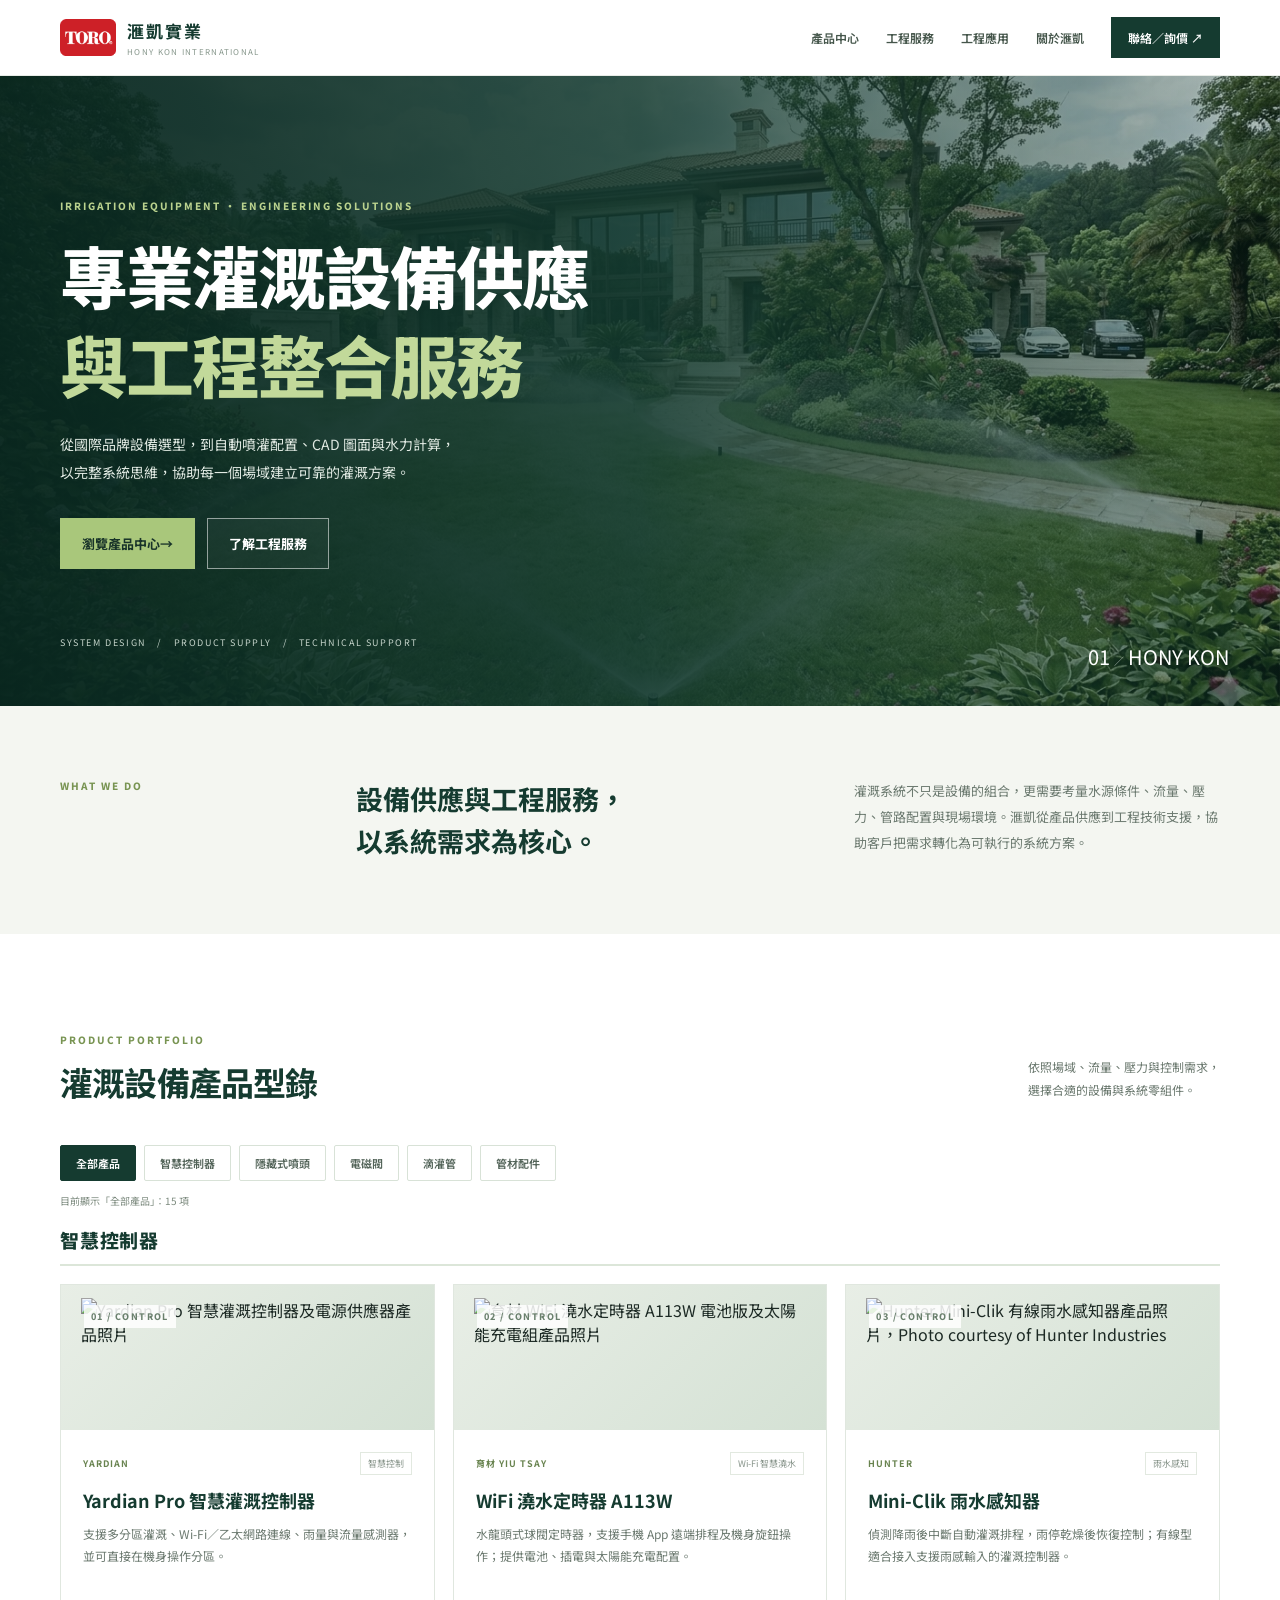
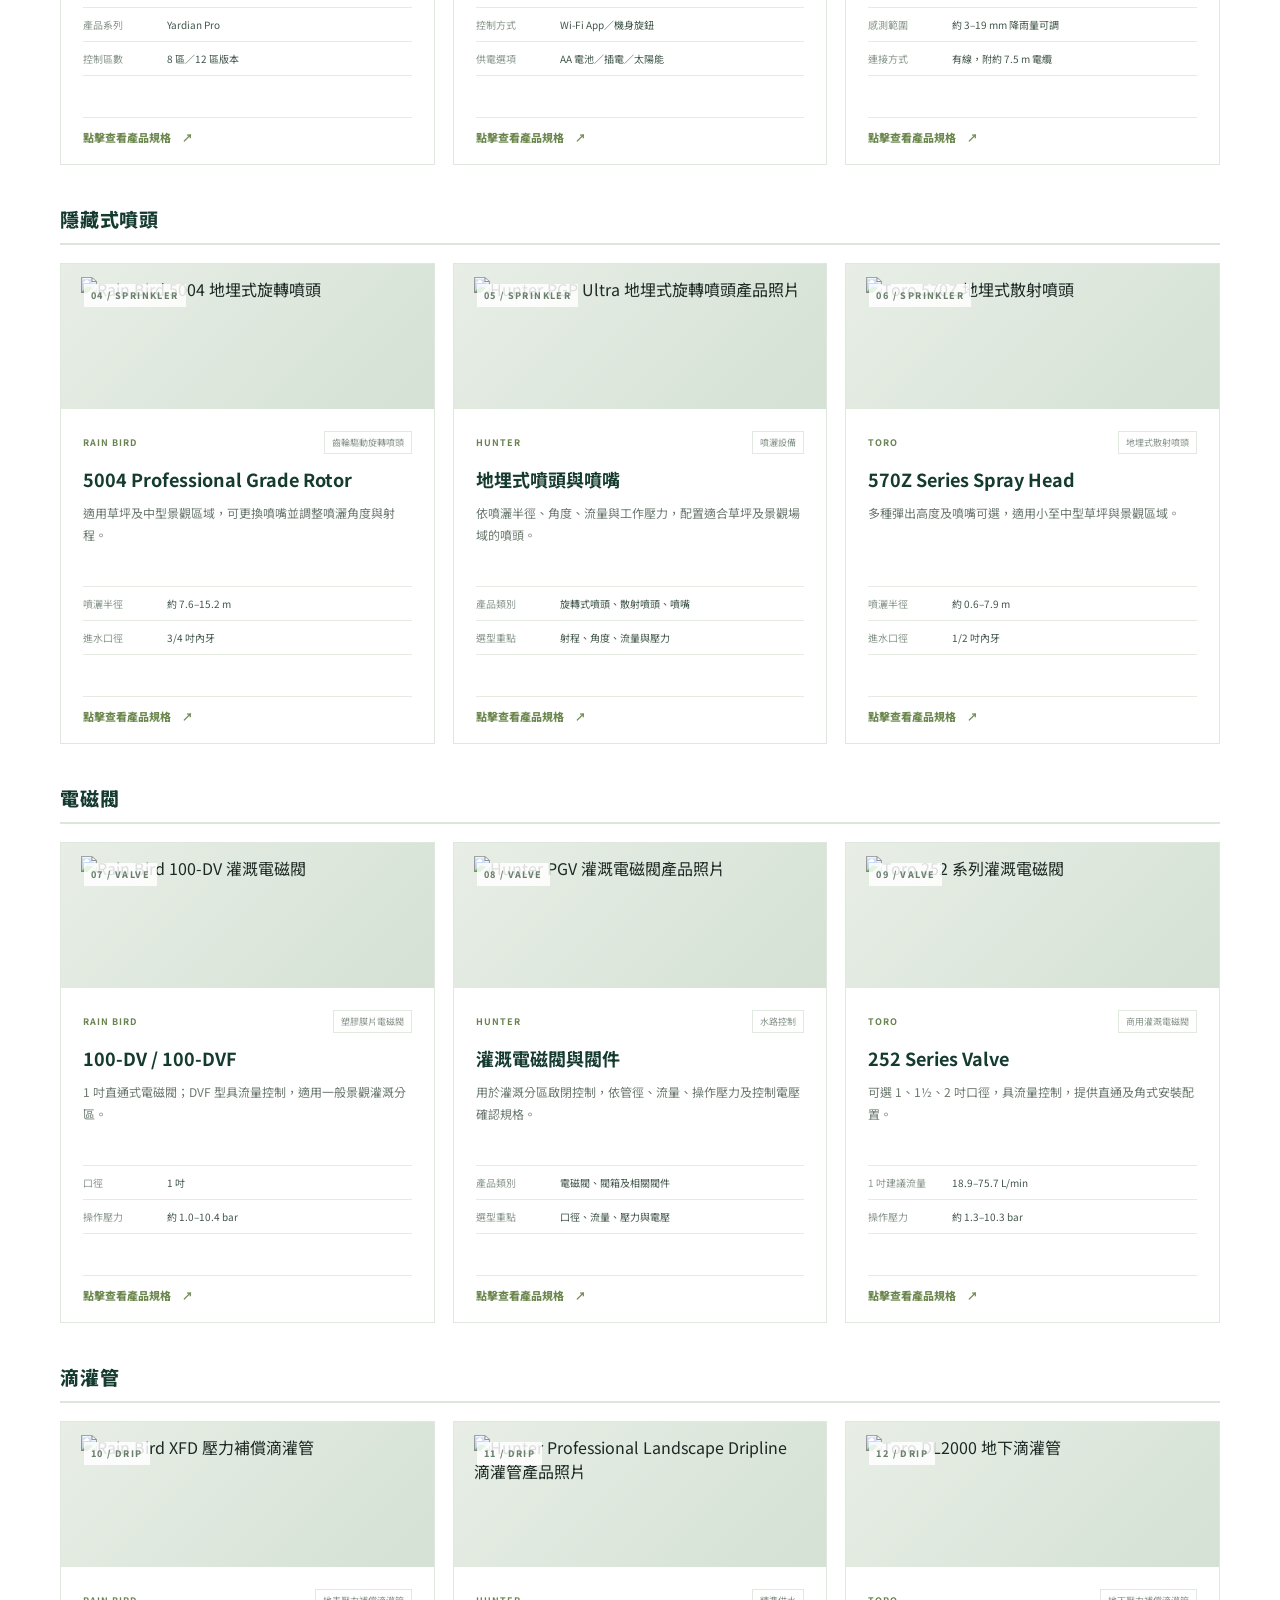
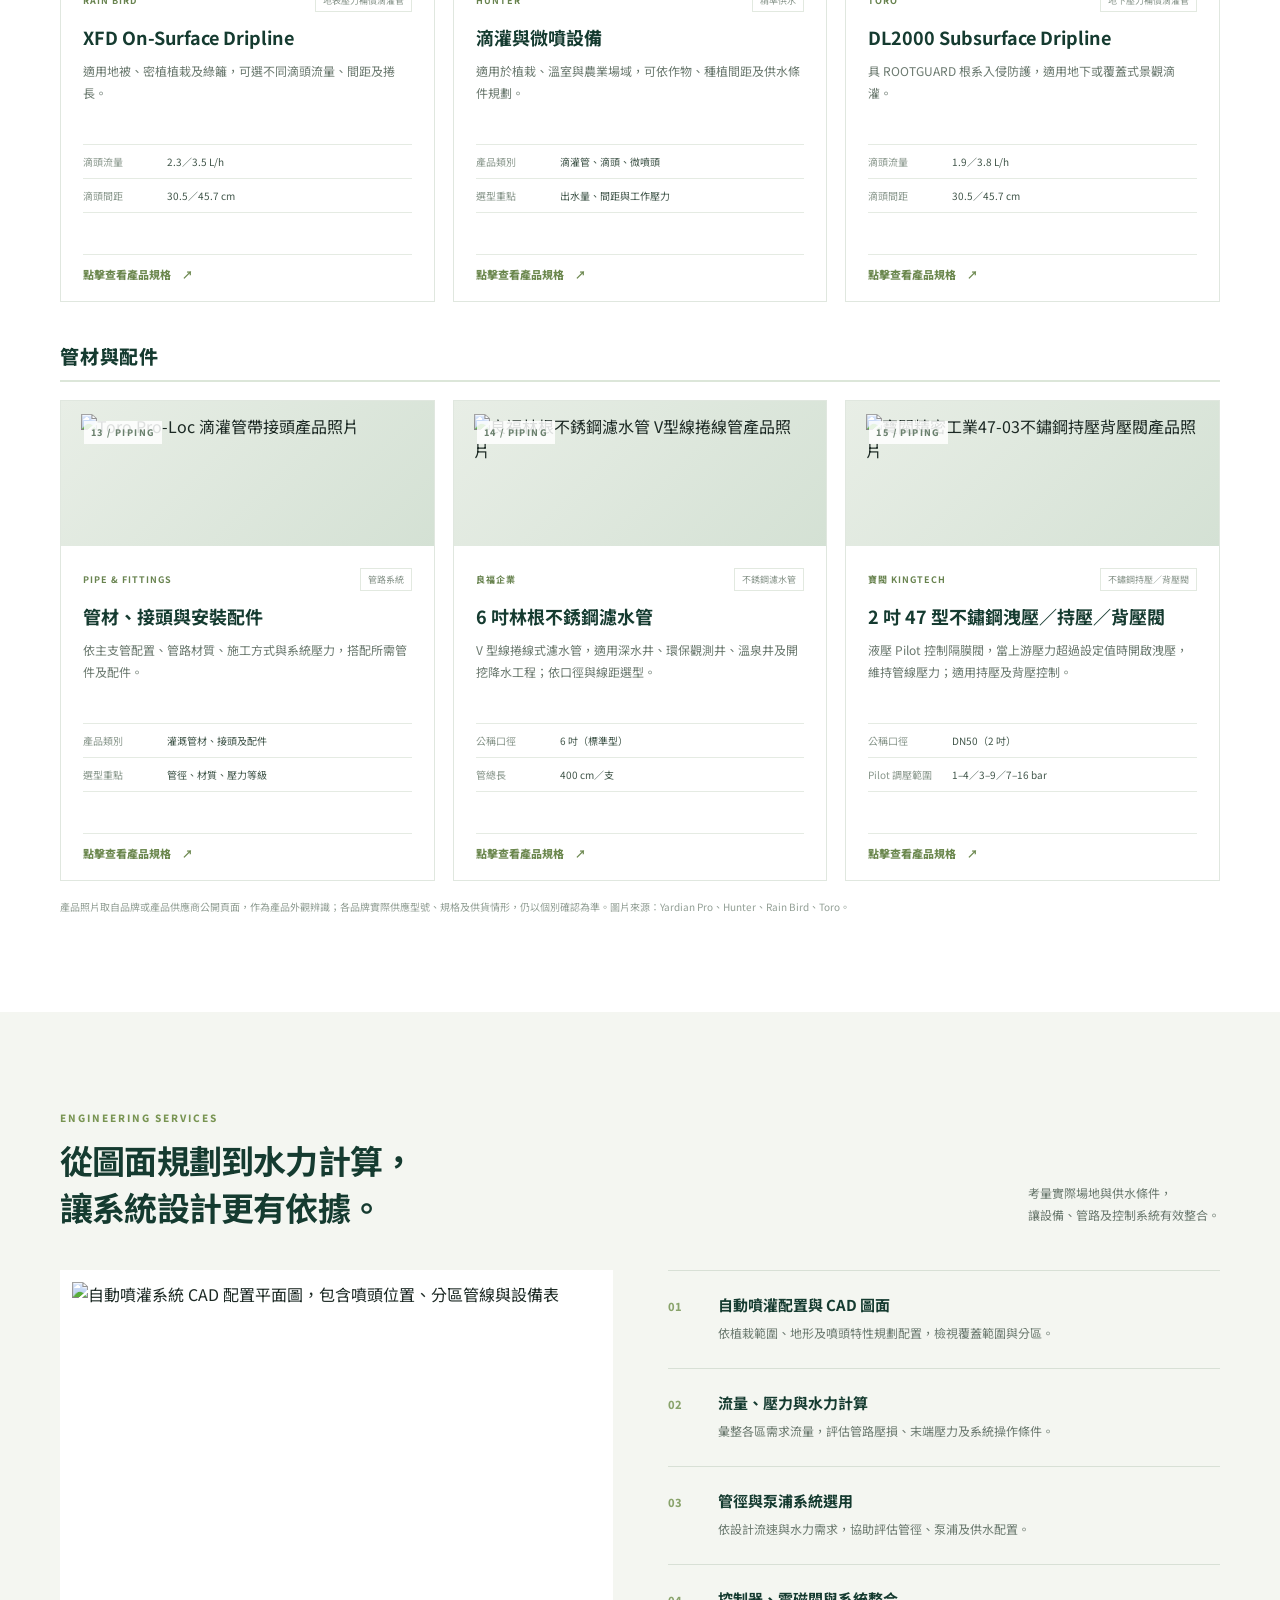
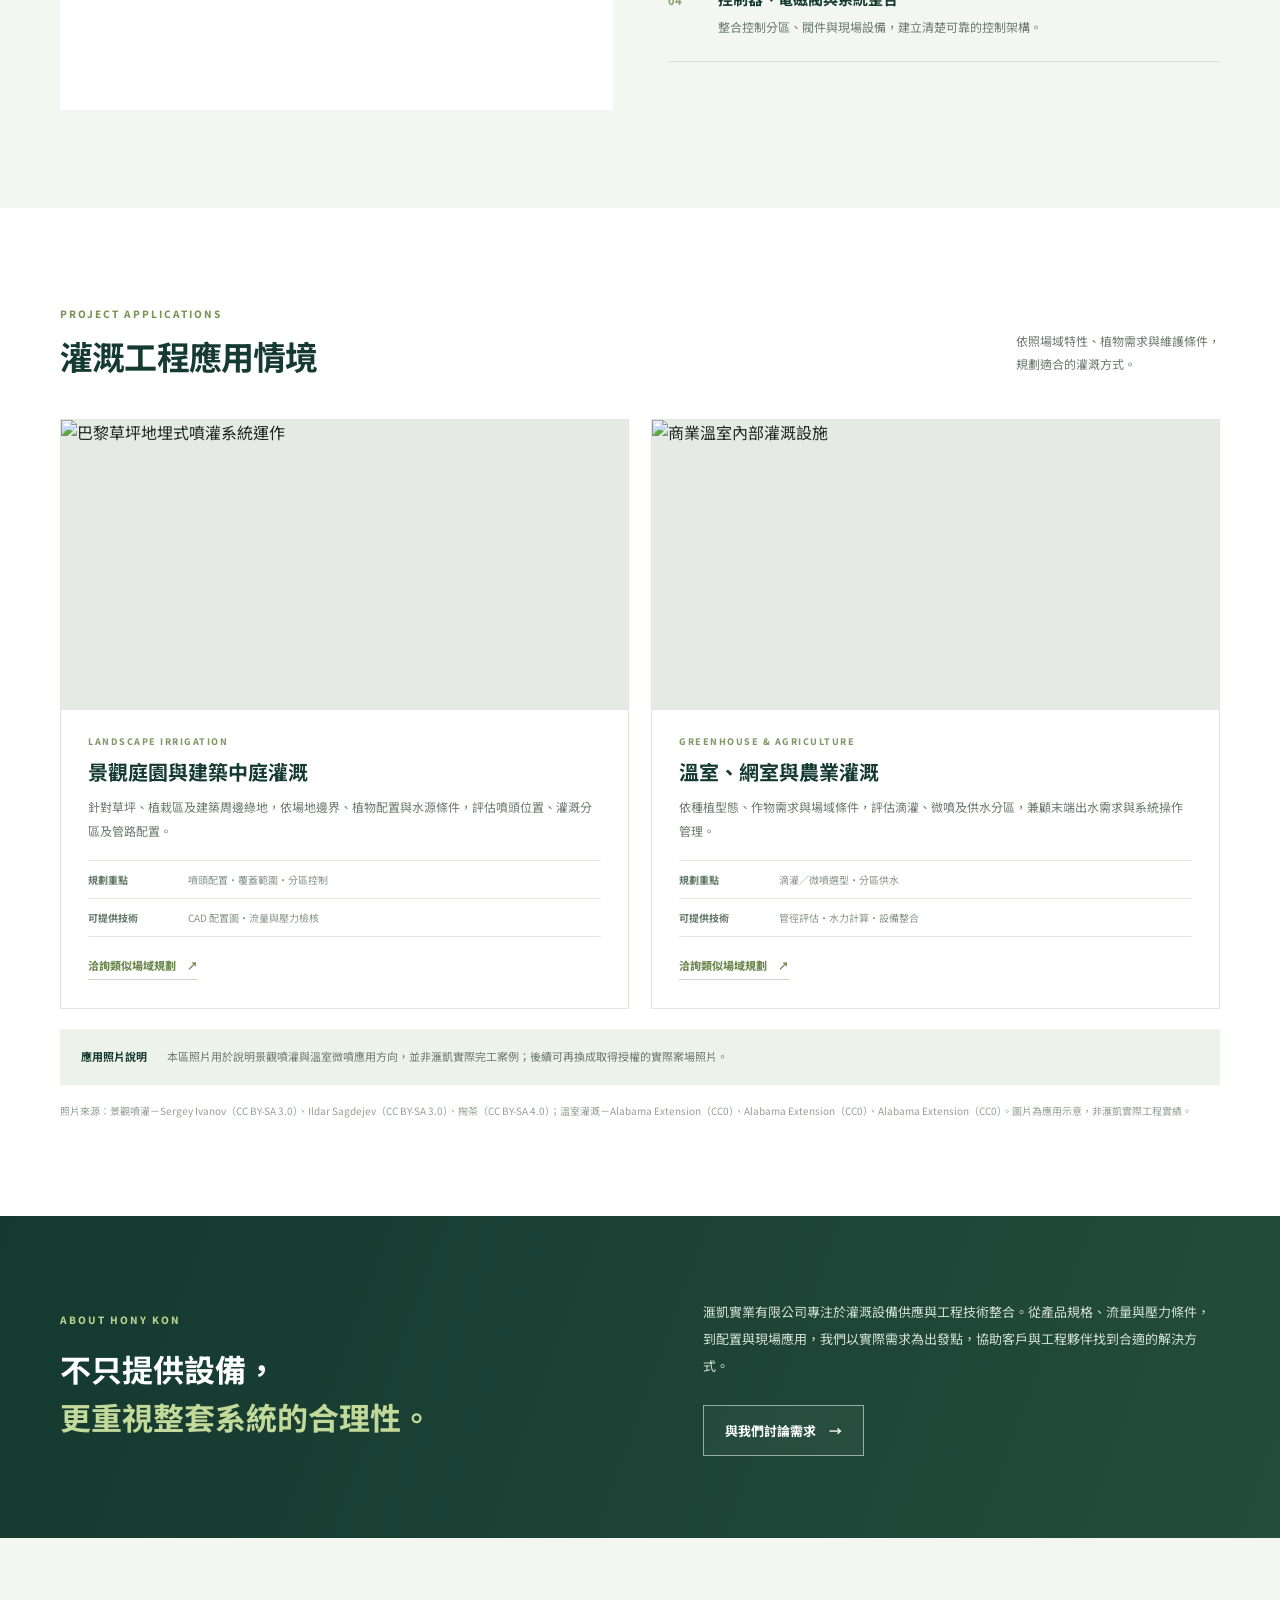
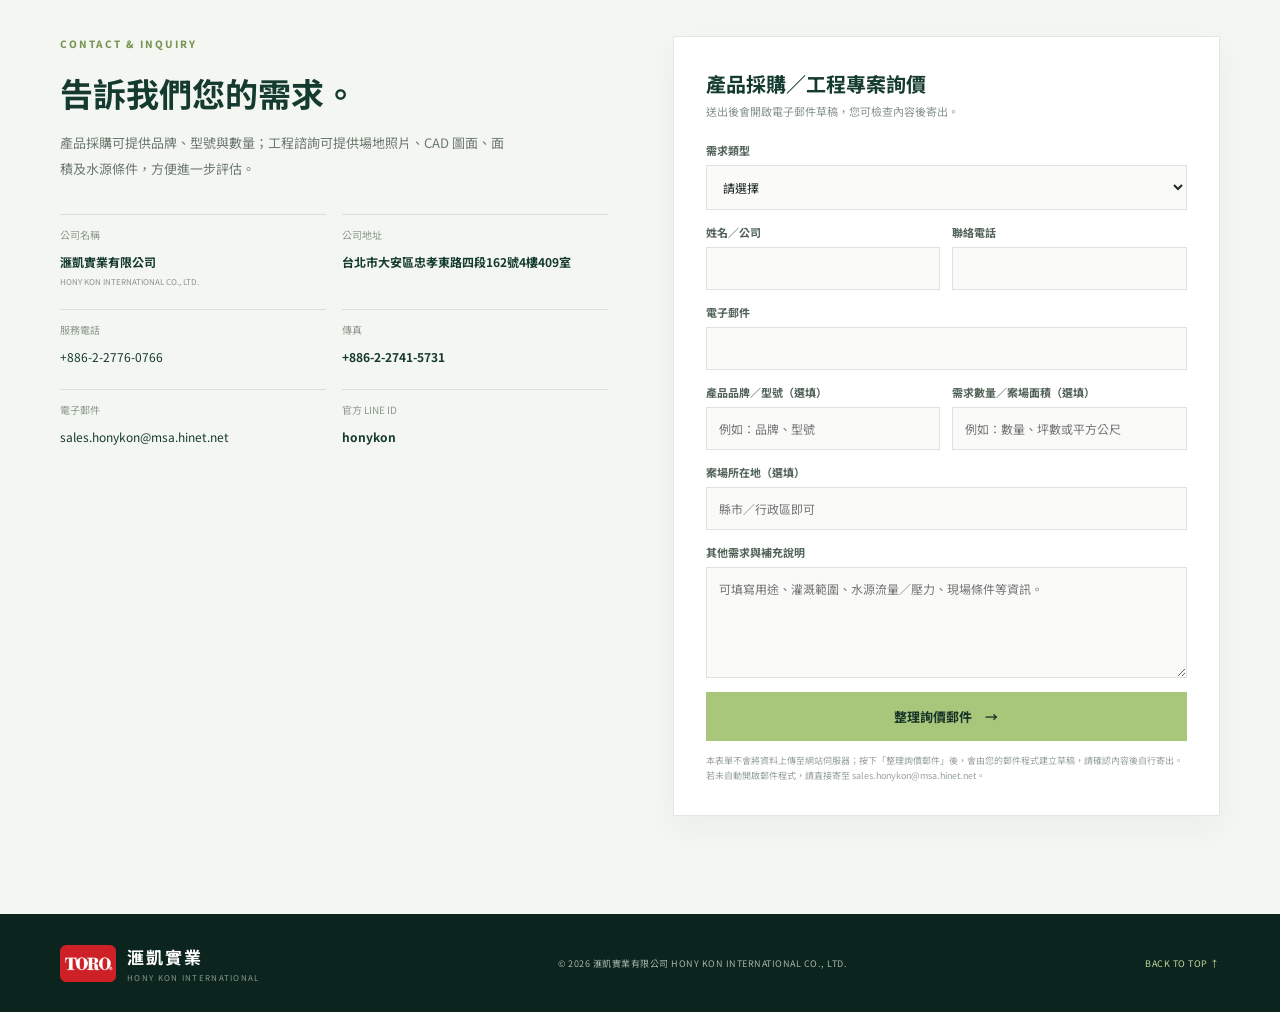
==== commit 70444122: "Use optimized WebP image in social and structured metadata" ====
--- a/preview/index.html
+++ b/preview/index.html
@@ -11,10 +11,10 @@
 <meta property="og:title" content="滙凱實業 HONY KON｜專業灌溉設備供應與工程整合">
 <meta property="og:description" content="國際灌溉設備供應、自動噴灌配置、CAD 圖面與水力計算整合服務。">
 <meta property="og:url" content="https://www.honykon.com.tw/preview/">
-<meta property="og:image" content="https://www.honykon.com.tw/case1.png">
+<meta property="og:image" content="https://www.honykon.com.tw/case1.webp">
 <meta property="og:image:alt" content="滙凱實業灌溉工程與設備應用">
 <meta name="twitter:card" content="summary_large_image">
-<meta name="twitter:image" content="https://www.honykon.com.tw/case1.png">
+<meta name="twitter:image" content="https://www.honykon.com.tw/case1.webp">
 <script type="application/ld+json">
 {
   "@context": "https://schema.org",
@@ -23,7 +23,7 @@
   "alternateName": "HONY KON INTERNATIONAL CO., LTD.",
   "url": "https://www.honykon.com.tw/",
   "logo": "https://www.honykon.com.tw/honykon_logo.png",
-  "image": "https://www.honykon.com.tw/case1.png",
+  "image": "https://www.honykon.com.tw/case1.webp",
   "email": "sales.honykon@msa.hinet.net",
   "telephone": "+886-2-2776-0766",
   "address": {
@@ -43,7 +43,7 @@
 <link href="https://fonts.googleapis.com/css2?family=Noto+Sans+TC:wght@400;500;600;700;800;900&display=swap" rel="stylesheet"><link rel="stylesheet" href="styles.css">
 </head>
 <body>
-<header class="header"><div class="wrap nav"><a class="logo" href="#home"><img class="company-logo" src="./honykon_logo.png" alt="滙凱實業 HONY KON Logo"><span><b>滙凱實業</b><small>HONY KON INTERNATIONAL</small></span></a><button class="menu" aria-label="開啟選單" aria-expanded="false">☰</button><nav><a href="#products">產品中心</a><a href="#engineering">工程服務</a><a href="#projects">工程應用</a><a href="#about">關於滙凱</a><a class="nav-cta" href="#contact">聯絡／詢價 ↗</a></nav></div></header>
+<header class="header"><div class="wrap nav"><a class="logo" href="#home"><img class="company-logo" src="../honykon_logo.png" alt="滙凱實業 HONY KON Logo"><span><b>滙凱實業</b><small>HONY KON INTERNATIONAL</small></span></a><button class="menu" aria-label="開啟選單" aria-expanded="false">☰</button><nav><a href="#products">產品中心</a><a href="#engineering">工程服務</a><a href="#projects">工程應用</a><a href="#about">關於滙凱</a><a class="nav-cta" href="#contact">聯絡／詢價 ↗</a></nav></div></header>
 <main id="home">
 <section class="hero"><div class="hero-bg"></div><div class="hero-overlay"></div><div class="wrap hero-inner"><p class="eyebrow">IRRIGATION EQUIPMENT · ENGINEERING SOLUTIONS</p><h1>專業灌溉設備供應<br><em>與工程整合服務</em></h1><p class="hero-copy">從國際品牌設備選型，到自動噴灌配置、CAD 圖面與水力計算，<br class="wide">以完整系統思維，協助每一個場域建立可靠的灌溉方案。</p><div class="actions"><a class="btn primary" href="#products">瀏覽產品中心 <span>→</span></a><a class="btn ghost" href="#engineering">了解工程服務</a></div><div class="hero-foot">SYSTEM DESIGN　/　PRODUCT SUPPLY　/　TECHNICAL SUPPORT</div></div><div class="hero-no">01 <span>／</span> HONY KON</div></section>
 <section class="intro"><div class="wrap intro-grid"><p class="eyebrow">WHAT WE DO</p><h2>設備供應與工程服務，<br>以系統需求為核心。</h2><p>灌溉系統不只是設備的組合，更需要考量水源條件、流量、壓力、管路配置與現場環境。滙凱從產品供應到工程技術支援，協助客戶把需求轉化為可執行的系統方案。</p></div></section>
@@ -103,4 +103,4 @@
   <div class="product-dialog-content" id="product-dialog-content"></div>
  </section>
 </div>
-</main><footer><div class="wrap footer"><a class="logo footer-logo" href="#home"><img class="company-logo footer-company-logo" src="./honykon_logo.png" alt="滙凱實業 HONY KON Logo"><span><b>滙凱實業</b><small>HONY KON INTERNATIONAL</small></span></a><p>© 2026 滙凱實業有限公司 HONY KON INTERNATIONAL CO., LTD.</p><a href="#home">BACK TO TOP ↑</a></div></footer><script src="script.js"></script></body></html>+</main><footer><div class="wrap footer"><a class="logo footer-logo" href="#home"><img class="company-logo footer-company-logo" src="../honykon_logo.png" alt="滙凱實業 HONY KON Logo"><span><b>滙凱實業</b><small>HONY KON INTERNATIONAL</small></span></a><p>© 2026 滙凱實業有限公司 HONY KON INTERNATIONAL CO., LTD.</p><a href="#home">BACK TO TOP ↑</a></div></footer><script src="script.js"></script></body></html>
--- a/preview/styles.css
+++ b/preview/styles.css
@@ -1,4 +1,4 @@
-:root{--forest:#153b30;--deep:#0e2b23;--leaf:#a9c77b;--ink:#1c2924;--muted:#6c7a70;--line:#e0e7df;--paper:#f4f6f1}*{box-sizing:border-box}html{scroll-behavior:smooth;scroll-padding-top:82px}body{margin:0;font-family:"Noto Sans TC",sans-serif;color:var(--ink)}a{color:inherit;text-decoration:none}.wrap{width:min(1160px,calc(100% - 48px));margin:auto}.header{height:76px;position:sticky;top:0;z-index:20;background:#fffffff2;backdrop-filter:blur(12px);border-bottom:1px solid #e8ece7}.nav{height:100%;display:flex;align-items:center;justify-content:space-between}.logo{display:flex;align-items:center;gap:11px;color:var(--forest)}.company-logo{width:56px;height:48px;object-fit:contain;display:block;flex:0 0 auto}.logo b{display:block;letter-spacing:2px;font-size:17px}.logo small{display:block;color:#87978c;font-size:8px;letter-spacing:1.3px;margin-top:3px}.nav nav{display:flex;align-items:center;gap:27px;font-size:12px;font-weight:600;color:#45564b}.nav nav>a:hover{color:#7a984f}.nav-cta{background:var(--forest);color:white!important;padding:12px 17px}.menu{display:none;border:0;background:none;font-size:25px;color:var(--forest)}.hero{min-height:630px;position:relative;display:flex;align-items:center;background:var(--deep);color:white;overflow:hidden}.hero-bg{position:absolute;inset:0;background:url("url("./case1.webp")") center 45%/cover;filter:saturate(.7)}.hero-overlay{position:absolute;inset:0;background:linear-gradient(90deg,#09271ff2 0%,#12392edb 50%,#143c2d40 100%),linear-gradient(0deg,#09271f55,transparent)}.hero-inner{position:relative;padding:100px 0 115px}.eyebrow{margin:0 0 18px;color:#789452;font-size:10px;font-weight:800;letter-spacing:2px}.hero .eyebrow,.brands .eyebrow,.about .eyebrow{color:#bad28e}.hero h1{font-size:clamp(42px,6vw,68px);line-height:1.3;letter-spacing:-2px;margin:0 0 22px;font-weight:800}.hero h1 em,.about em{font-style:normal;color:#c2d99a}.hero-copy{font-size:14px;line-height:2;color:#e1eae3;margin:0 0 32px}.actions{display:flex;gap:12px}.btn{display:inline-flex;align-items:center;justify-content:center;padding:15px 21px;font:700 13px "Noto Sans TC",sans-serif;border:1px solid transparent;cursor:pointer;transition:.2s}.primary{background:var(--leaf);color:#183329}.primary:hover{background:#c4dc9d;transform:translateY(-2px)}.ghost{border-color:#ffffff88;color:#fff;background:#ffffff09}.ghost:hover{background:#ffffff20}.hero-foot{position:absolute;bottom:35px;font-size:9px;letter-spacing:1.6px;color:#c5d4ca}.hero-no{position:absolute;right:4%;bottom:35px;font-size:20px;color:white}.hero-no span{font-size:10px;color:#aab8ad}.intro{padding:72px 0;background:var(--paper)}.intro-grid{display:grid;grid-template-columns:.7fr 1.25fr 1fr;gap:40px;align-items:start}.intro-grid h2{font-size:27px;line-height:1.55;color:var(--forest);margin:0}.intro-grid>p:last-child{font-size:13px;line-height:2;color:var(--muted);margin:0}.section{padding:98px 0}.heading{display:flex;align-items:end;justify-content:space-between;gap:30px;margin-bottom:38px}.heading h2{font-size:33px;line-height:1.45;color:var(--forest);margin:0;letter-spacing:-.8px}.heading .eyebrow{margin-bottom:12px}.heading>p{font-size:12px;line-height:1.9;color:var(--muted);margin:0 0 5px}.products{display:grid;grid-template-columns:repeat(3,1fr);gap:18px}.product{border:1px solid var(--line);transition:.25s;background:white}.product:hover{transform:translateY(-5px);box-shadow:0 15px 32px #193d2d12}.visual{height:180px;position:relative;display:grid;place-items:center;overflow:hidden}.visual>span{position:absolute;top:16px;left:17px;font-size:8px;letter-spacing:1.5px;font-weight:800;color:#52675a}.visual>b{font-size:82px;color:#63816d;font-weight:400}.control{background:linear-gradient(135deg,#dfe9dc,#a9c3ad)}.control>b{font-size:110px;transform:rotate(90deg)}.sprinkler{background:radial-gradient(circle,#edf4ed,#b4d1c7)}.sprinkler>b{border:1px solid #60917e;border-radius:50%;width:100px;height:100px;display:grid;place-items:center;box-shadow:0 0 0 18px #62927e16,0 0 0 38px #62927e12}.valve{background:linear-gradient(135deg,#e7eadd,#c2cbb7)}.drip{background:linear-gradient(135deg,#e2eee2,#b7d0bd)}.drip>b{font-size:32px;letter-spacing:8px}.pipe{background:linear-gradient(135deg,#e9eae2,#c4cdbf)}.more{background:#dfe9dc}.more>b{font-size:42px;font-weight:900;letter-spacing:-4px}.product-text{padding:22px 22px 25px}.product-text h3{font-size:17px;color:var(--forest);margin:0 0 10px}.product-text p{font-size:12px;line-height:1.9;color:var(--muted);min-height:46px;margin:0 0 18px}.product-text a{font-size:11px;font-weight:800;color:#6c884f;border-bottom:1px solid #cad7c2;padding-bottom:5px}.fine{font-size:10px;color:#929f95;margin:18px 0 0}.brands{padding:66px 0;background:var(--deep);color:white}.brands-grid{display:grid;grid-template-columns:1fr 1.5fr;gap:50px;align-items:center}.brands h2{font-size:27px;line-height:1.55;margin:0}.brand-list{display:grid;grid-template-columns:repeat(4,1fr);gap:12px}.brand-list>div{background:white;min-height:108px;padding:12px;display:flex;align-items:center;justify-content:center;flex-direction:column;gap:9px}.brand-list img{width:100%;height:48px;object-fit:contain}.brand-list b{font-size:9px;letter-spacing:1px;color:#415449}.engineering{background:var(--paper)}.eng-grid{display:grid;grid-template-columns:1fr 1fr;gap:55px}.eng-image{position:relative;min-height:440px;background:#dce7da}.eng-image img{position:absolute;inset:0;width:100%;height:100%;object-fit:cover}.eng-image span{position:absolute;bottom:0;left:0;background:var(--forest);color:white;padding:13px 17px;font-size:9px;letter-spacing:1.3px}.services{border-top:1px solid #d8e0d6}.services article{display:grid;grid-template-columns:34px 1fr;gap:16px;padding:23px 0;border-bottom:1px solid #d8e0d6}.services i{font-style:normal;font-size:11px;font-weight:800;color:#89a36b;padding-top:4px}.services h3{font-size:15px;color:var(--forest);margin:0 0 7px}.services p{font-size:12px;line-height:1.9;color:var(--muted);margin:0}.project-grid{display:grid;grid-template-columns:1fr 1fr;gap:22px}.project-grid article{background:var(--paper)}.project-grid img{display:block;width:100%;height:280px;object-fit:cover}.project-grid article>div{padding:22px 25px 26px}.project-grid small{font-size:9px;letter-spacing:1.4px;color:#84996d;font-weight:800}.project-grid h3{font-size:19px;color:var(--forest);margin:9px 0}.project-grid p{font-size:12px;color:var(--muted);margin:0}.about{padding:82px 0;background:linear-gradient(110deg,#14392f,#244d3d);color:white}.about-grid{display:grid;grid-template-columns:1.1fr 1fr;gap:75px;align-items:center}.about h2{font-size:31px;line-height:1.55;margin:0}.about-grid>div:last-child p{font-size:13px;line-height:2.1;color:#d3dfd6;margin:0 0 25px}.contact{background:var(--paper)}.contact-grid{display:grid;grid-template-columns:1fr 1fr;gap:65px}.contact h2{font-size:33px;color:var(--forest);margin:0 0 13px}.contact-lead{font-size:13px;line-height:2;color:var(--muted);max-width:450px;margin:0 0 32px}.details{display:grid;grid-template-columns:1fr 1fr;gap:22px 16px}.details>div{border-top:1px solid #d8e0d7;padding-top:12px}.details small{display:block;font-size:10px;color:#8b998e;margin-bottom:6px}.details b,.details a{font-size:12px;color:var(--forest);overflow-wrap:anywhere}.details span{display:block;font-size:8px;color:#89968c;margin-top:4px}.contact form{padding:32px;background:white;border:1px solid #e2e8e0;box-shadow:0 12px 32px #193d2d0b}.contact form h3{font-size:20px;color:var(--forest);margin:0 0 5px}.contact form>p{font-size:11px;color:#87938a;margin:0 0 23px}.contact label{display:block;font-size:11px;font-weight:700;color:#526358;margin-bottom:14px}.contact input,.contact select,.contact textarea{display:block;width:100%;margin-top:7px;padding:12px;border:1px solid #dce4dc;background:#fafbf9;font:12px "Noto Sans TC",sans-serif;color:var(--ink);border-radius:0}.contact input:focus,.contact select:focus,.contact textarea:focus{outline:1px solid #8da875}.form-row{display:grid;grid-template-columns:1fr 1fr;gap:12px}.contact form .btn{width:100%;border:0}.form-note{display:block;font-size:9px;color:#96a198;line-height:1.7;margin-top:12px}footer{background:#0b241d;color:#a7b6ab;padding:25px 0}.footer{display:flex;align-items:center;justify-content:space-between;gap:20px}.footer p,.footer>a:last-child{font-size:9px;letter-spacing:.5px}.footer>a:last-child{color:#c4d89f}.footer-logo{color:white}@media(max-width:900px){.nav nav{gap:14px;font-size:10px}.intro-grid{grid-template-columns:.7fr 1.3fr;gap:22px}.intro-grid>p:last-child{grid-column:2}.brands-grid{grid-template-columns:1fr;gap:25px}.eng-grid{gap:30px}.contact-grid{gap:35px}}@media(max-width:700px){.wrap{width:calc(100% - 36px)}.header{height:68px}.menu{display:block}.nav nav{display:none;position:absolute;top:68px;left:0;right:0;background:white;padding:14px 20px 20px;box-shadow:0 12px 20px #102d261a;flex-direction:column;align-items:stretch;gap:0}.nav nav.open{display:flex}.nav nav>a{padding:13px 10px;border-bottom:1px solid #edf0eb}.nav nav .nav-cta{text-align:center;margin-top:10px}.hero{min-height:590px}.hero-inner{padding:75px 0 105px}.hero h1{font-size:42px}.hero-copy{font-size:12px}.hero-no{display:none}.intro{padding:52px 0}.intro-grid{display:block}.intro-grid h2{font-size:24px;margin-bottom:16px}.intro-grid>p:last-child{font-size:12px}.section{padding:68px 0}.heading{display:block;margin-bottom:26px}.heading h2{font-size:27px}.heading>p{margin-top:12px}.products{grid-template-columns:1fr 1fr;gap:12px}.visual{height:135px}.product-text{padding:16px 14px}.product-text h3{font-size:14px}.product-text p{font-size:11px;min-height:65px}.brands{padding:50px 0}.brand-list{grid-template-columns:1fr 1fr;gap:10px}.brand-list>div{min-height:92px}.eng-grid{grid-template-columns:1fr}.eng-image{min-height:270px}.services article{padding:19px 0}.project-grid{grid-template-columns:1fr}.project-grid img{height:225px}.about{padding:62px 0}.about-grid{grid-template-columns:1fr;gap:23px}.about h2{font-size:26px}.contact-grid{grid-template-columns:1fr;gap:34px}.contact h2{font-size:28px}.contact form{padding:24px 18px}.footer{flex-wrap:wrap}.footer p{order:3;width:100%;line-height:1.7}.wide{display:none}}@media(max-width:390px){.products{grid-template-columns:1fr}.visual{height:165px}.product-text p{min-height:0}.details{grid-template-columns:1fr}.form-row{grid-template-columns:1fr;gap:0}}
+:root{--forest:#153b30;--deep:#0e2b23;--leaf:#a9c77b;--ink:#1c2924;--muted:#6c7a70;--line:#e0e7df;--paper:#f4f6f1}*{box-sizing:border-box}html{scroll-behavior:smooth;scroll-padding-top:82px}body{margin:0;font-family:"Noto Sans TC",sans-serif;color:var(--ink)}a{color:inherit;text-decoration:none}.wrap{width:min(1160px,calc(100% - 48px));margin:auto}.header{height:76px;position:sticky;top:0;z-index:20;background:#fffffff2;backdrop-filter:blur(12px);border-bottom:1px solid #e8ece7}.nav{height:100%;display:flex;align-items:center;justify-content:space-between}.logo{display:flex;align-items:center;gap:11px;color:var(--forest)}.company-logo{width:56px;height:48px;object-fit:contain;display:block;flex:0 0 auto}.logo b{display:block;letter-spacing:2px;font-size:17px}.logo small{display:block;color:#87978c;font-size:8px;letter-spacing:1.3px;margin-top:3px}.nav nav{display:flex;align-items:center;gap:27px;font-size:12px;font-weight:600;color:#45564b}.nav nav>a:hover{color:#7a984f}.nav-cta{background:var(--forest);color:white!important;padding:12px 17px}.menu{display:none;border:0;background:none;font-size:25px;color:var(--forest)}.hero{min-height:630px;position:relative;display:flex;align-items:center;background:var(--deep);color:white;overflow:hidden}.hero-bg{position:absolute;inset:0;background:url("./case1.webp") center 45%/cover;filter:saturate(.7)}.hero-overlay{position:absolute;inset:0;background:linear-gradient(90deg,#09271ff2 0%,#12392edb 50%,#143c2d40 100%),linear-gradient(0deg,#09271f55,transparent)}.hero-inner{position:relative;padding:100px 0 115px}.eyebrow{margin:0 0 18px;color:#789452;font-size:10px;font-weight:800;letter-spacing:2px}.hero .eyebrow,.brands .eyebrow,.about .eyebrow{color:#bad28e}.hero h1{font-size:clamp(42px,6vw,68px);line-height:1.3;letter-spacing:-2px;margin:0 0 22px;font-weight:800}.hero h1 em,.about em{font-style:normal;color:#c2d99a}.hero-copy{font-size:14px;line-height:2;color:#e1eae3;margin:0 0 32px}.actions{display:flex;gap:12px}.btn{display:inline-flex;align-items:center;justify-content:center;padding:15px 21px;font:700 13px "Noto Sans TC",sans-serif;border:1px solid transparent;cursor:pointer;transition:.2s}.primary{background:var(--leaf);color:#183329}.primary:hover{background:#c4dc9d;transform:translateY(-2px)}.ghost{border-color:#ffffff88;color:#fff;background:#ffffff09}.ghost:hover{background:#ffffff20}.hero-foot{position:absolute;bottom:35px;font-size:9px;letter-spacing:1.6px;color:#c5d4ca}.hero-no{position:absolute;right:4%;bottom:35px;font-size:20px;color:white}.hero-no span{font-size:10px;color:#aab8ad}.intro{padding:72px 0;background:var(--paper)}.intro-grid{display:grid;grid-template-columns:.7fr 1.25fr 1fr;gap:40px;align-items:start}.intro-grid h2{font-size:27px;line-height:1.55;color:var(--forest);margin:0}.intro-grid>p:last-child{font-size:13px;line-height:2;color:var(--muted);margin:0}.section{padding:98px 0}.heading{display:flex;align-items:end;justify-content:space-between;gap:30px;margin-bottom:38px}.heading h2{font-size:33px;line-height:1.45;color:var(--forest);margin:0;letter-spacing:-.8px}.heading .eyebrow{margin-bottom:12px}.heading>p{font-size:12px;line-height:1.9;color:var(--muted);margin:0 0 5px}.products{display:grid;grid-template-columns:repeat(3,1fr);gap:18px}.product{border:1px solid var(--line);transition:.25s;background:white}.product:hover{transform:translateY(-5px);box-shadow:0 15px 32px #193d2d12}.visual{height:180px;position:relative;display:grid;place-items:center;overflow:hidden}.visual>span{position:absolute;top:16px;left:17px;font-size:8px;letter-spacing:1.5px;font-weight:800;color:#52675a}.visual>b{font-size:82px;color:#63816d;font-weight:400}.control{background:linear-gradient(135deg,#dfe9dc,#a9c3ad)}.control>b{font-size:110px;transform:rotate(90deg)}.sprinkler{background:radial-gradient(circle,#edf4ed,#b4d1c7)}.sprinkler>b{border:1px solid #60917e;border-radius:50%;width:100px;height:100px;display:grid;place-items:center;box-shadow:0 0 0 18px #62927e16,0 0 0 38px #62927e12}.valve{background:linear-gradient(135deg,#e7eadd,#c2cbb7)}.drip{background:linear-gradient(135deg,#e2eee2,#b7d0bd)}.drip>b{font-size:32px;letter-spacing:8px}.pipe{background:linear-gradient(135deg,#e9eae2,#c4cdbf)}.more{background:#dfe9dc}.more>b{font-size:42px;font-weight:900;letter-spacing:-4px}.product-text{padding:22px 22px 25px}.product-text h3{font-size:17px;color:var(--forest);margin:0 0 10px}.product-text p{font-size:12px;line-height:1.9;color:var(--muted);min-height:46px;margin:0 0 18px}.product-text a{font-size:11px;font-weight:800;color:#6c884f;border-bottom:1px solid #cad7c2;padding-bottom:5px}.fine{font-size:10px;color:#929f95;margin:18px 0 0}.brands{padding:66px 0;background:var(--deep);color:white}.brands-grid{display:grid;grid-template-columns:1fr 1.5fr;gap:50px;align-items:center}.brands h2{font-size:27px;line-height:1.55;margin:0}.brand-list{display:grid;grid-template-columns:repeat(4,1fr);gap:12px}.brand-list>div{background:white;min-height:108px;padding:12px;display:flex;align-items:center;justify-content:center;flex-direction:column;gap:9px}.brand-list img{width:100%;height:48px;object-fit:contain}.brand-list b{font-size:9px;letter-spacing:1px;color:#415449}.engineering{background:var(--paper)}.eng-grid{display:grid;grid-template-columns:1fr 1fr;gap:55px}.eng-image{position:relative;min-height:440px;background:#dce7da}.eng-image img{position:absolute;inset:0;width:100%;height:100%;object-fit:cover}.eng-image span{position:absolute;bottom:0;left:0;background:var(--forest);color:white;padding:13px 17px;font-size:9px;letter-spacing:1.3px}.services{border-top:1px solid #d8e0d6}.services article{display:grid;grid-template-columns:34px 1fr;gap:16px;padding:23px 0;border-bottom:1px solid #d8e0d6}.services i{font-style:normal;font-size:11px;font-weight:800;color:#89a36b;padding-top:4px}.services h3{font-size:15px;color:var(--forest);margin:0 0 7px}.services p{font-size:12px;line-height:1.9;color:var(--muted);margin:0}.project-grid{display:grid;grid-template-columns:1fr 1fr;gap:22px}.project-grid article{background:var(--paper)}.project-grid img{display:block;width:100%;height:280px;object-fit:cover}.project-grid article>div{padding:22px 25px 26px}.project-grid small{font-size:9px;letter-spacing:1.4px;color:#84996d;font-weight:800}.project-grid h3{font-size:19px;color:var(--forest);margin:9px 0}.project-grid p{font-size:12px;color:var(--muted);margin:0}.about{padding:82px 0;background:linear-gradient(110deg,#14392f,#244d3d);color:white}.about-grid{display:grid;grid-template-columns:1.1fr 1fr;gap:75px;align-items:center}.about h2{font-size:31px;line-height:1.55;margin:0}.about-grid>div:last-child p{font-size:13px;line-height:2.1;color:#d3dfd6;margin:0 0 25px}.contact{background:var(--paper)}.contact-grid{display:grid;grid-template-columns:1fr 1fr;gap:65px}.contact h2{font-size:33px;color:var(--forest);margin:0 0 13px}.contact-lead{font-size:13px;line-height:2;color:var(--muted);max-width:450px;margin:0 0 32px}.details{display:grid;grid-template-columns:1fr 1fr;gap:22px 16px}.details>div{border-top:1px solid #d8e0d7;padding-top:12px}.details small{display:block;font-size:10px;color:#8b998e;margin-bottom:6px}.details b,.details a{font-size:12px;color:var(--forest);overflow-wrap:anywhere}.details span{display:block;font-size:8px;color:#89968c;margin-top:4px}.contact form{padding:32px;background:white;border:1px solid #e2e8e0;box-shadow:0 12px 32px #193d2d0b}.contact form h3{font-size:20px;color:var(--forest);margin:0 0 5px}.contact form>p{font-size:11px;color:#87938a;margin:0 0 23px}.contact label{display:block;font-size:11px;font-weight:700;color:#526358;margin-bottom:14px}.contact input,.contact select,.contact textarea{display:block;width:100%;margin-top:7px;padding:12px;border:1px solid #dce4dc;background:#fafbf9;font:12px "Noto Sans TC",sans-serif;color:var(--ink);border-radius:0}.contact input:focus,.contact select:focus,.contact textarea:focus{outline:1px solid #8da875}.form-row{display:grid;grid-template-columns:1fr 1fr;gap:12px}.contact form .btn{width:100%;border:0}.form-note{display:block;font-size:9px;color:#96a198;line-height:1.7;margin-top:12px}footer{background:#0b241d;color:#a7b6ab;padding:25px 0}.footer{display:flex;align-items:center;justify-content:space-between;gap:20px}.footer p,.footer>a:last-child{font-size:9px;letter-spacing:.5px}.footer>a:last-child{color:#c4d89f}.footer-logo{color:white}@media(max-width:900px){.nav nav{gap:14px;font-size:10px}.intro-grid{grid-template-columns:.7fr 1.3fr;gap:22px}.intro-grid>p:last-child{grid-column:2}.brands-grid{grid-template-columns:1fr;gap:25px}.eng-grid{gap:30px}.contact-grid{gap:35px}}@media(max-width:700px){.wrap{width:calc(100% - 36px)}.header{height:68px}.menu{display:block}.nav nav{display:none;position:absolute;top:68px;left:0;right:0;background:white;padding:14px 20px 20px;box-shadow:0 12px 20px #102d261a;flex-direction:column;align-items:stretch;gap:0}.nav nav.open{display:flex}.nav nav>a{padding:13px 10px;border-bottom:1px solid #edf0eb}.nav nav .nav-cta{text-align:center;margin-top:10px}.hero{min-height:590px}.hero-inner{padding:75px 0 105px}.hero h1{font-size:42px}.hero-copy{font-size:12px}.hero-no{display:none}.intro{padding:52px 0}.intro-grid{display:block}.intro-grid h2{font-size:24px;margin-bottom:16px}.intro-grid>p:last-child{font-size:12px}.section{padding:68px 0}.heading{display:block;margin-bottom:26px}.heading h2{font-size:27px}.heading>p{margin-top:12px}.products{grid-template-columns:1fr 1fr;gap:12px}.visual{height:135px}.product-text{padding:16px 14px}.product-text h3{font-size:14px}.product-text p{font-size:11px;min-height:65px}.brands{padding:50px 0}.brand-list{grid-template-columns:1fr 1fr;gap:10px}.brand-list>div{min-height:92px}.eng-grid{grid-template-columns:1fr}.eng-image{min-height:270px}.services article{padding:19px 0}.project-grid{grid-template-columns:1fr}.project-grid img{height:225px}.about{padding:62px 0}.about-grid{grid-template-columns:1fr;gap:23px}.about h2{font-size:26px}.contact-grid{grid-template-columns:1fr;gap:34px}.contact h2{font-size:28px}.contact form{padding:24px 18px}.footer{flex-wrap:wrap}.footer p{order:3;width:100%;line-height:1.7}.wide{display:none}}@media(max-width:390px){.products{grid-template-columns:1fr}.visual{height:165px}.product-text p{min-height:0}.details{grid-template-columns:1fr}.form-row{grid-template-columns:1fr;gap:0}}
 /* Product catalogue refinement */
 .catalog-toolbar{display:flex;flex-wrap:wrap;gap:8px;margin:0 0 22px}
 .filter-btn{border:1px solid #d8e2d7;background:#fff;color:#526358;padding:9px 15px;font:600 11px "Noto Sans TC",sans-serif;cursor:pointer;transition:.2s}
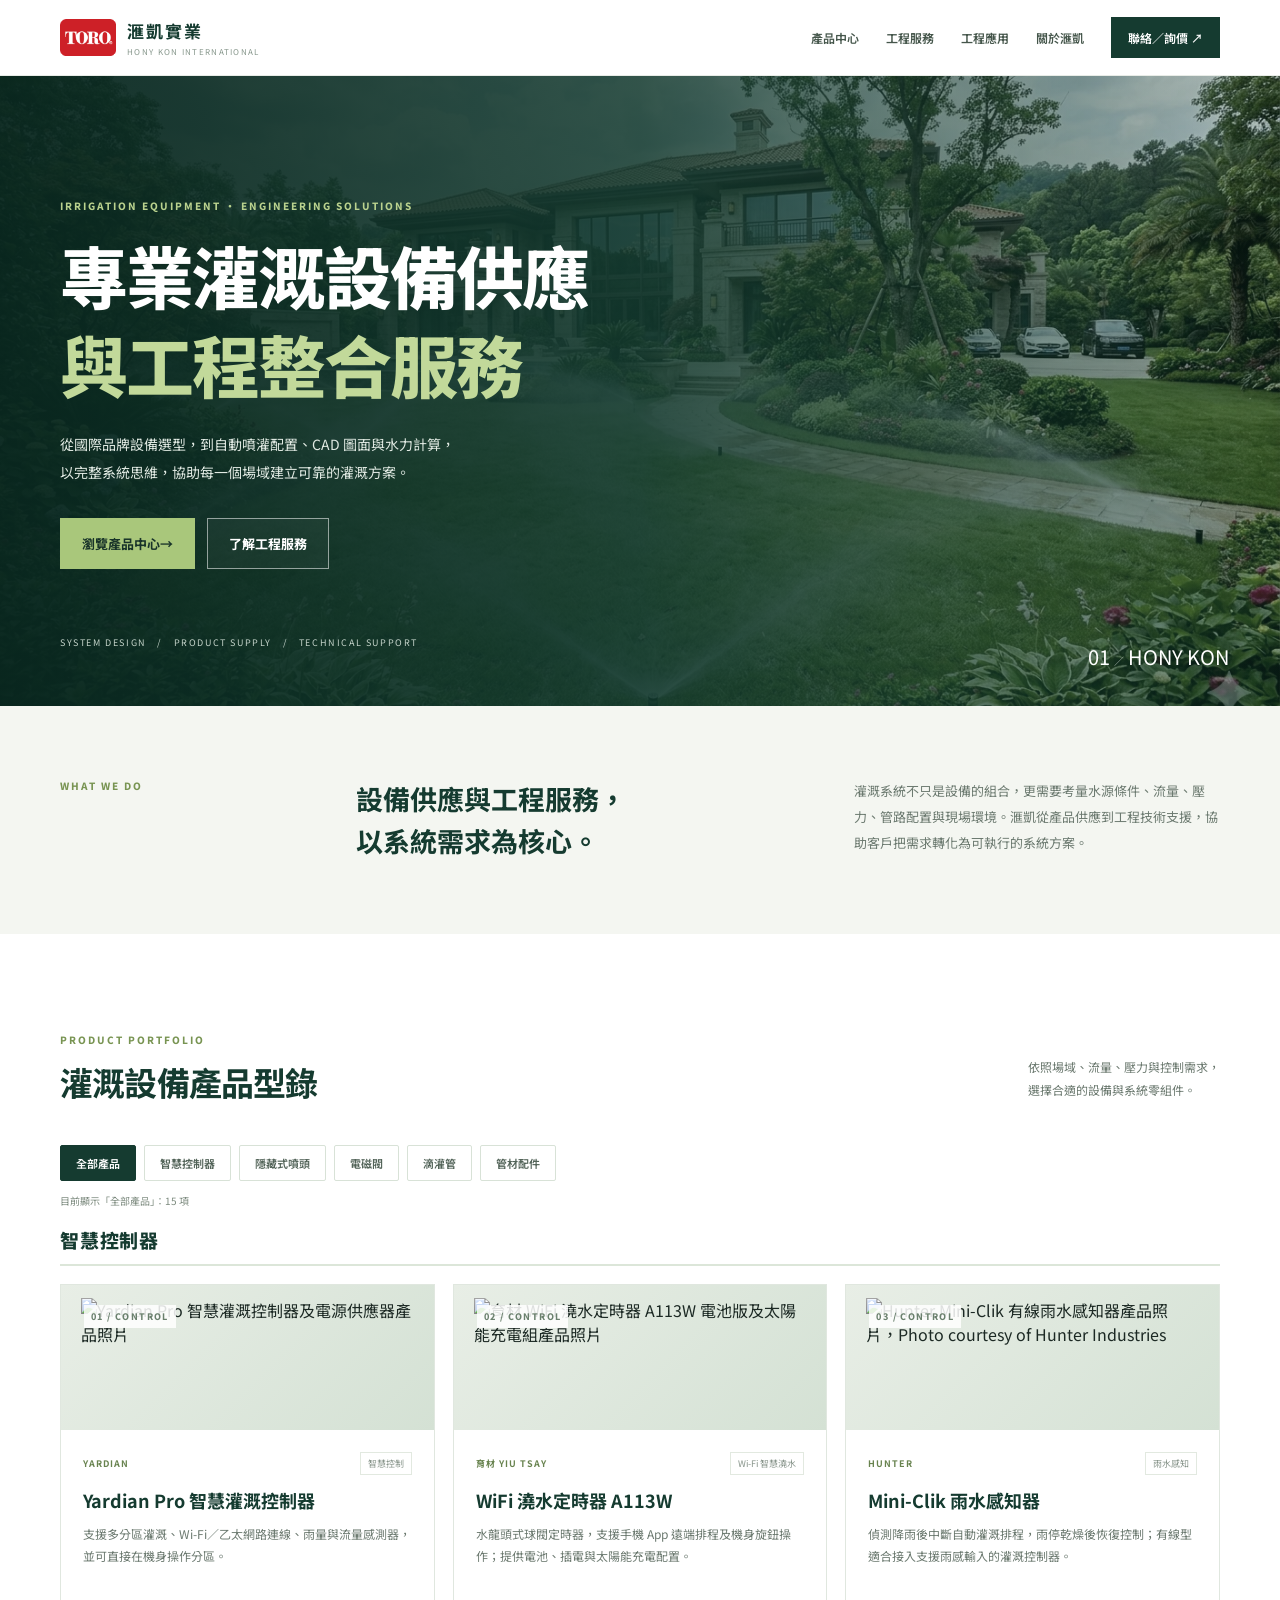
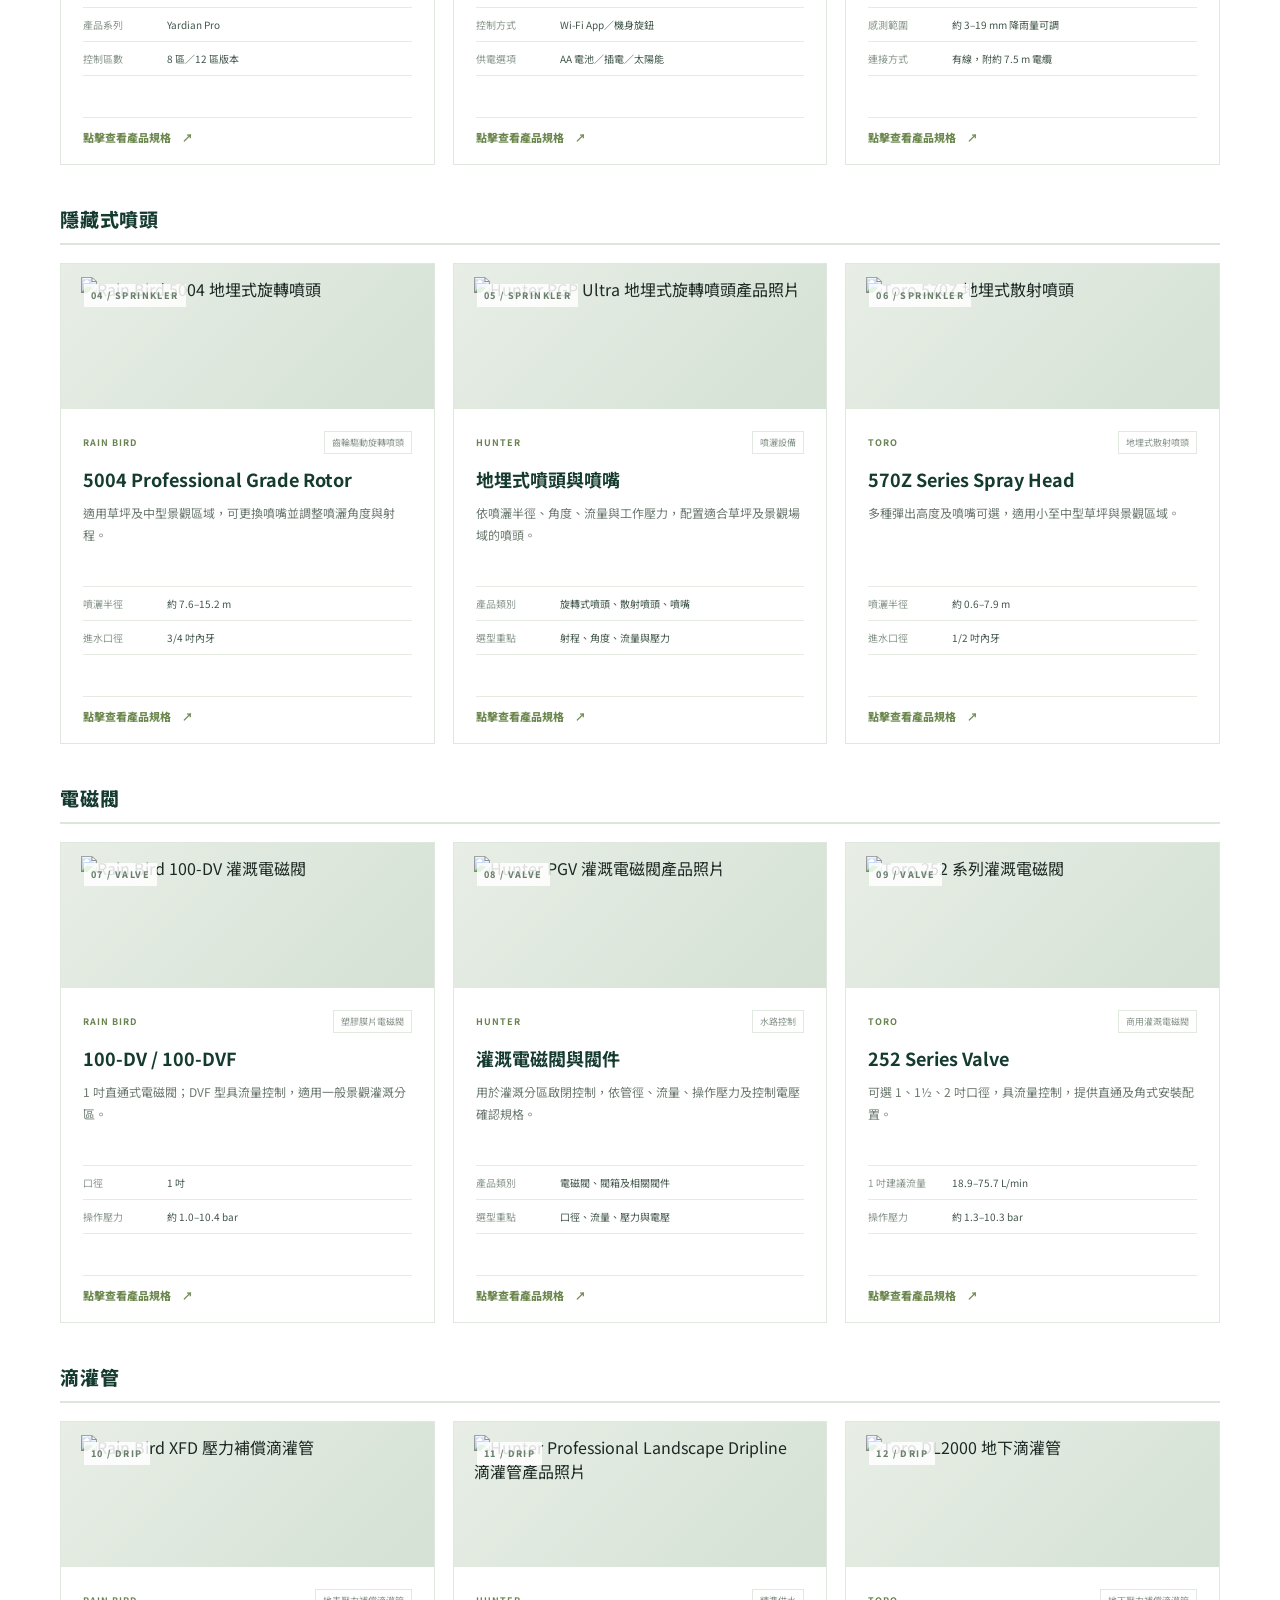
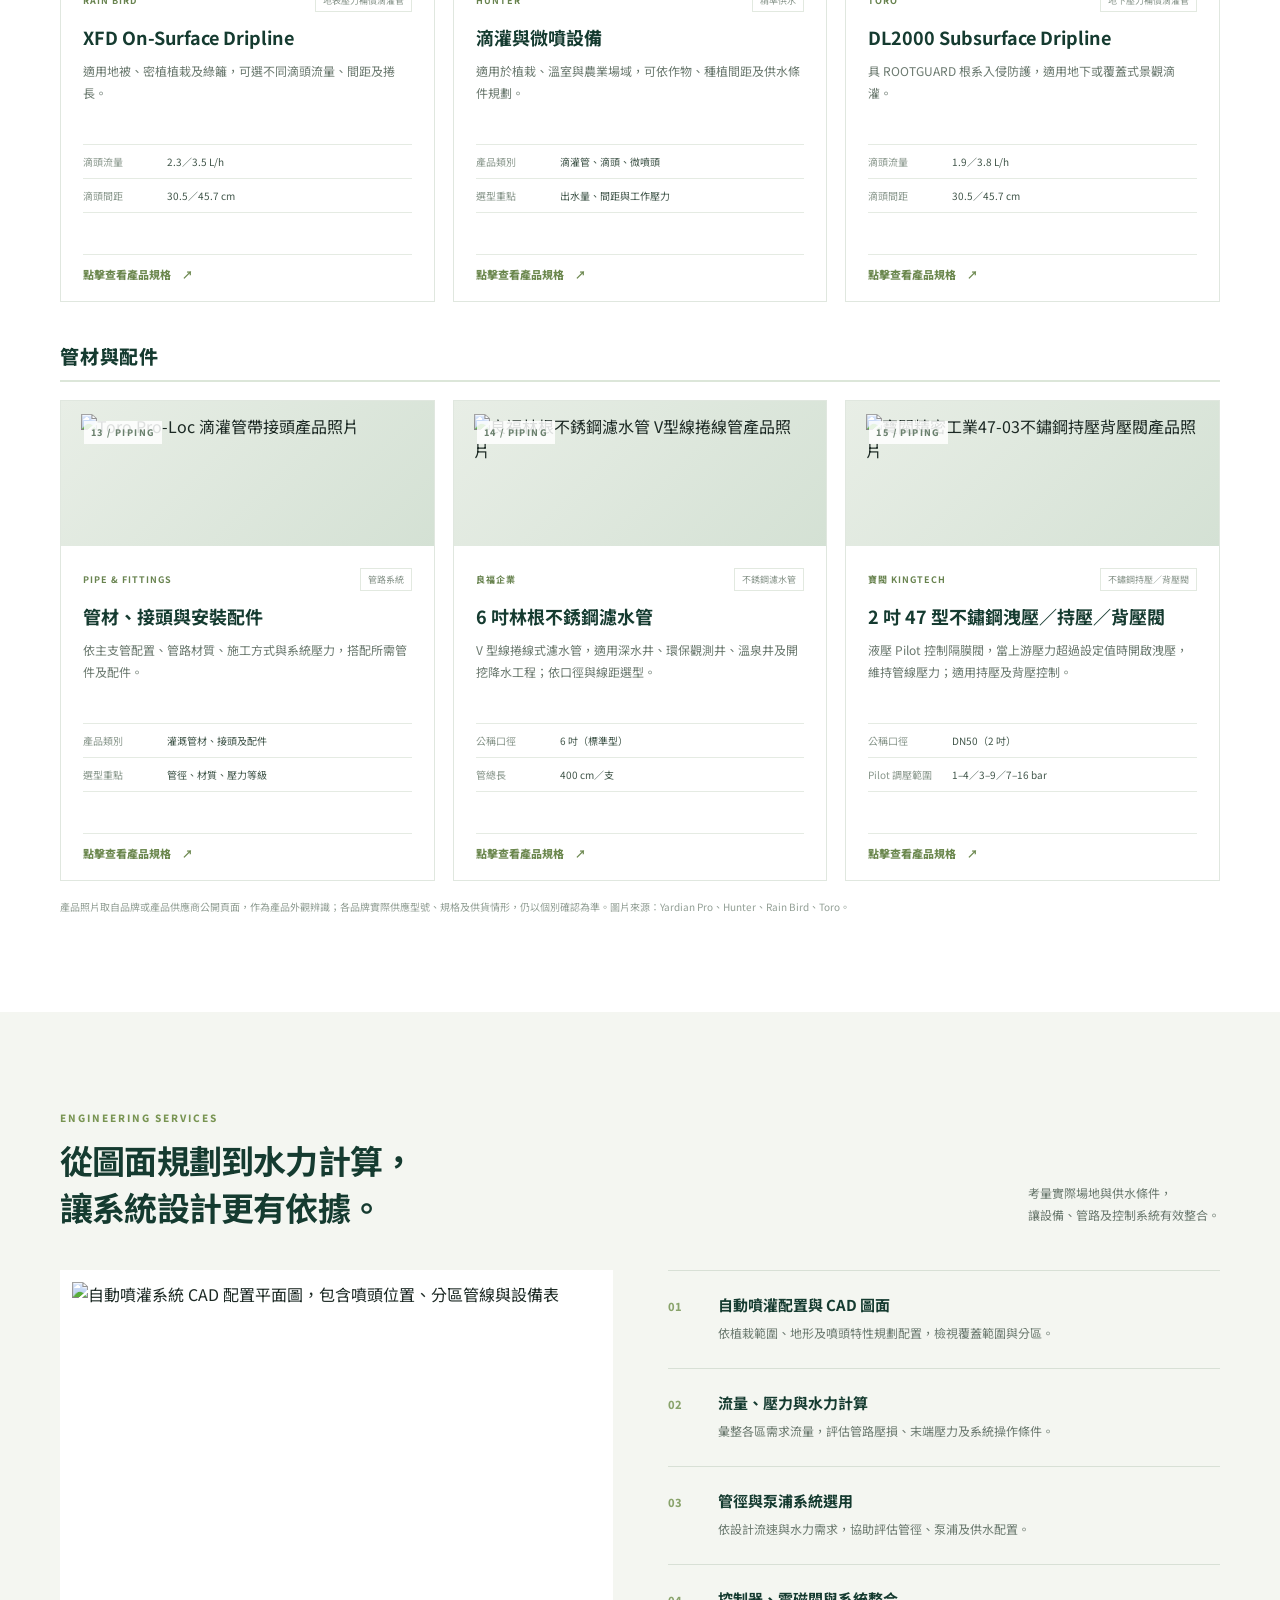
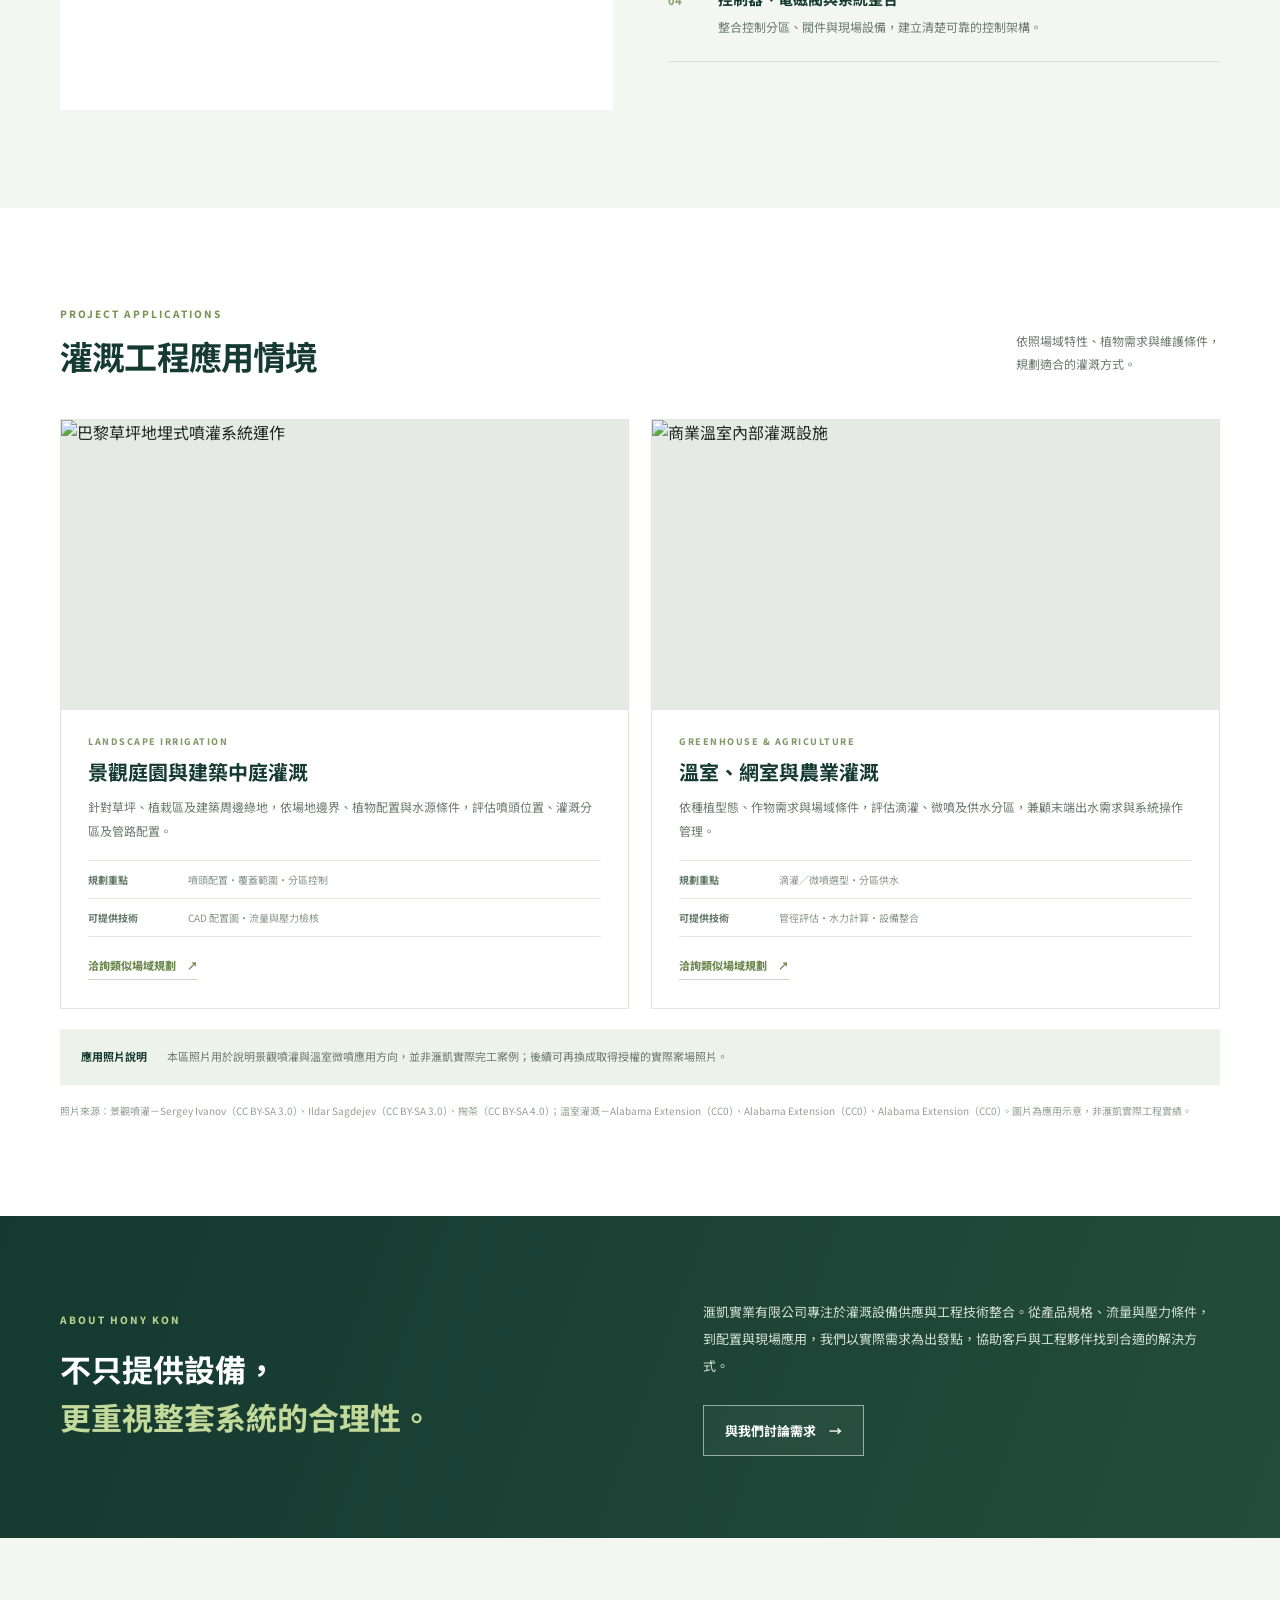
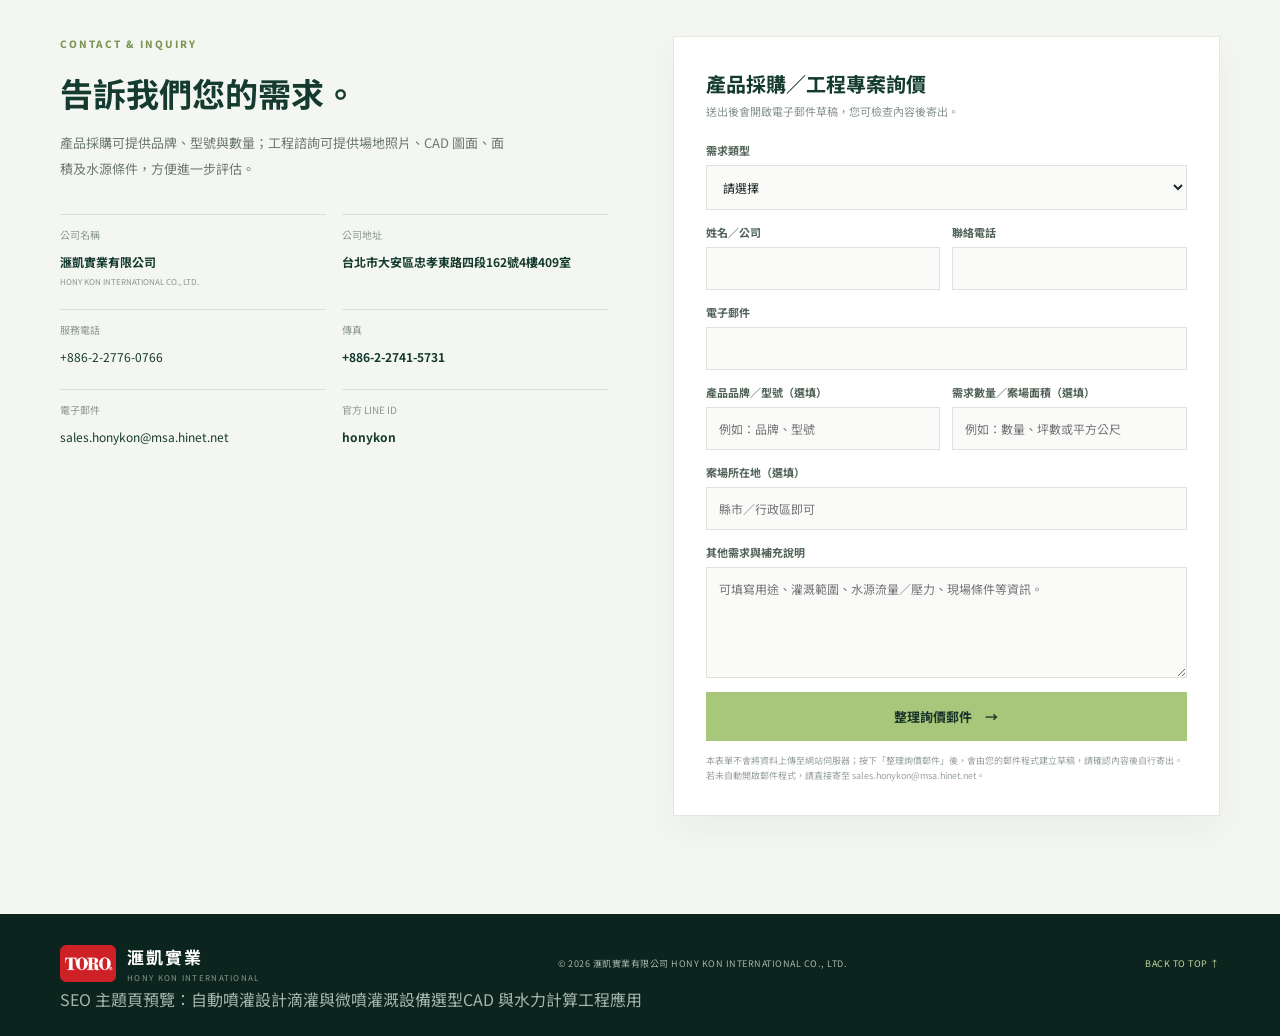
==== commit e7e2dcf4: "Add links to SEO topic preview pages" ====
--- a/preview/index.html
+++ b/preview/index.html
@@ -11,10 +11,10 @@
 <meta property="og:title" content="滙凱實業 HONY KON｜專業灌溉設備供應與工程整合">
 <meta property="og:description" content="國際灌溉設備供應、自動噴灌配置、CAD 圖面與水力計算整合服務。">
 <meta property="og:url" content="https://www.honykon.com.tw/preview/">
-<meta property="og:image" content="https://www.honykon.com.tw/case1.webp">
+<meta property="og:image" content="https://www.honykon.com.tw/preview/case1.webp">
 <meta property="og:image:alt" content="滙凱實業灌溉工程與設備應用">
 <meta name="twitter:card" content="summary_large_image">
-<meta name="twitter:image" content="https://www.honykon.com.tw/case1.webp">
+<meta name="twitter:image" content="https://www.honykon.com.tw/preview/case1.webp">
 <script type="application/ld+json">
 {
   "@context": "https://schema.org",
@@ -23,7 +23,7 @@
   "alternateName": "HONY KON INTERNATIONAL CO., LTD.",
   "url": "https://www.honykon.com.tw/",
   "logo": "https://www.honykon.com.tw/honykon_logo.png",
-  "image": "https://www.honykon.com.tw/case1.webp",
+  "image": "https://www.honykon.com.tw/preview/case1.webp",
   "email": "sales.honykon@msa.hinet.net",
   "telephone": "+886-2-2776-0766",
   "address": {
@@ -43,7 +43,7 @@
 <link href="https://fonts.googleapis.com/css2?family=Noto+Sans+TC:wght@400;500;600;700;800;900&display=swap" rel="stylesheet"><link rel="stylesheet" href="styles.css">
 </head>
 <body>
-<header class="header"><div class="wrap nav"><a class="logo" href="#home"><img class="company-logo" src="../honykon_logo.png" alt="滙凱實業 HONY KON Logo"><span><b>滙凱實業</b><small>HONY KON INTERNATIONAL</small></span></a><button class="menu" aria-label="開啟選單" aria-expanded="false">☰</button><nav><a href="#products">產品中心</a><a href="#engineering">工程服務</a><a href="#projects">工程應用</a><a href="#about">關於滙凱</a><a class="nav-cta" href="#contact">聯絡／詢價 ↗</a></nav></div></header>
+<header class="header"><div class="wrap nav"><a class="logo" href="#home"><img class="company-logo" src="./honykon_logo.png" alt="滙凱實業 HONY KON Logo"><span><b>滙凱實業</b><small>HONY KON INTERNATIONAL</small></span></a><button class="menu" aria-label="開啟選單" aria-expanded="false">☰</button><nav><a href="#products">產品中心</a><a href="#engineering">工程服務</a><a href="#projects">工程應用</a><a href="#about">關於滙凱</a><a class="nav-cta" href="#contact">聯絡／詢價 ↗</a></nav></div></header>
 <main id="home">
 <section class="hero"><div class="hero-bg"></div><div class="hero-overlay"></div><div class="wrap hero-inner"><p class="eyebrow">IRRIGATION EQUIPMENT · ENGINEERING SOLUTIONS</p><h1>專業灌溉設備供應<br><em>與工程整合服務</em></h1><p class="hero-copy">從國際品牌設備選型，到自動噴灌配置、CAD 圖面與水力計算，<br class="wide">以完整系統思維，協助每一個場域建立可靠的灌溉方案。</p><div class="actions"><a class="btn primary" href="#products">瀏覽產品中心 <span>→</span></a><a class="btn ghost" href="#engineering">了解工程服務</a></div><div class="hero-foot">SYSTEM DESIGN　/　PRODUCT SUPPLY　/　TECHNICAL SUPPORT</div></div><div class="hero-no">01 <span>／</span> HONY KON</div></section>
 <section class="intro"><div class="wrap intro-grid"><p class="eyebrow">WHAT WE DO</p><h2>設備供應與工程服務，<br>以系統需求為核心。</h2><p>灌溉系統不只是設備的組合，更需要考量水源條件、流量、壓力、管路配置與現場環境。滙凱從產品供應到工程技術支援，協助客戶把需求轉化為可執行的系統方案。</p></div></section>
@@ -103,4 +103,4 @@
   <div class="product-dialog-content" id="product-dialog-content"></div>
  </section>
 </div>
-</main><footer><div class="wrap footer"><a class="logo footer-logo" href="#home"><img class="company-logo footer-company-logo" src="../honykon_logo.png" alt="滙凱實業 HONY KON Logo"><span><b>滙凱實業</b><small>HONY KON INTERNATIONAL</small></span></a><p>© 2026 滙凱實業有限公司 HONY KON INTERNATIONAL CO., LTD.</p><a href="#home">BACK TO TOP ↑</a></div></footer><script src="script.js"></script></body></html>+</main><footer><div class="wrap footer"><a class="logo footer-logo" href="#home"><img class="company-logo footer-company-logo" src="./honykon_logo.png" alt="滙凱實業 HONY KON Logo"><span><b>滙凱實業</b><small>HONY KON INTERNATIONAL</small></span></a><p>© 2026 滙凱實業有限公司 HONY KON INTERNATIONAL CO., LTD.</p><a href="#home">BACK TO TOP ↑</a></div><div class="wrap seo-topic-links"><span>SEO 主題頁預覽：</span><a href="/preview/seo/services/automatic-irrigation/">自動噴灌設計</a><a href="/preview/seo/services/drip-irrigation/">滴灌與微噴</a><a href="/preview/seo/products/irrigation-equipment/">灌溉設備選型</a><a href="/preview/seo/services/irrigation-design-hydraulic-calculation/">CAD 與水力計算</a><a href="/preview/seo/projects/irrigation-applications/">工程應用</a></div></footer><script src="script.js"></script></body></html>
